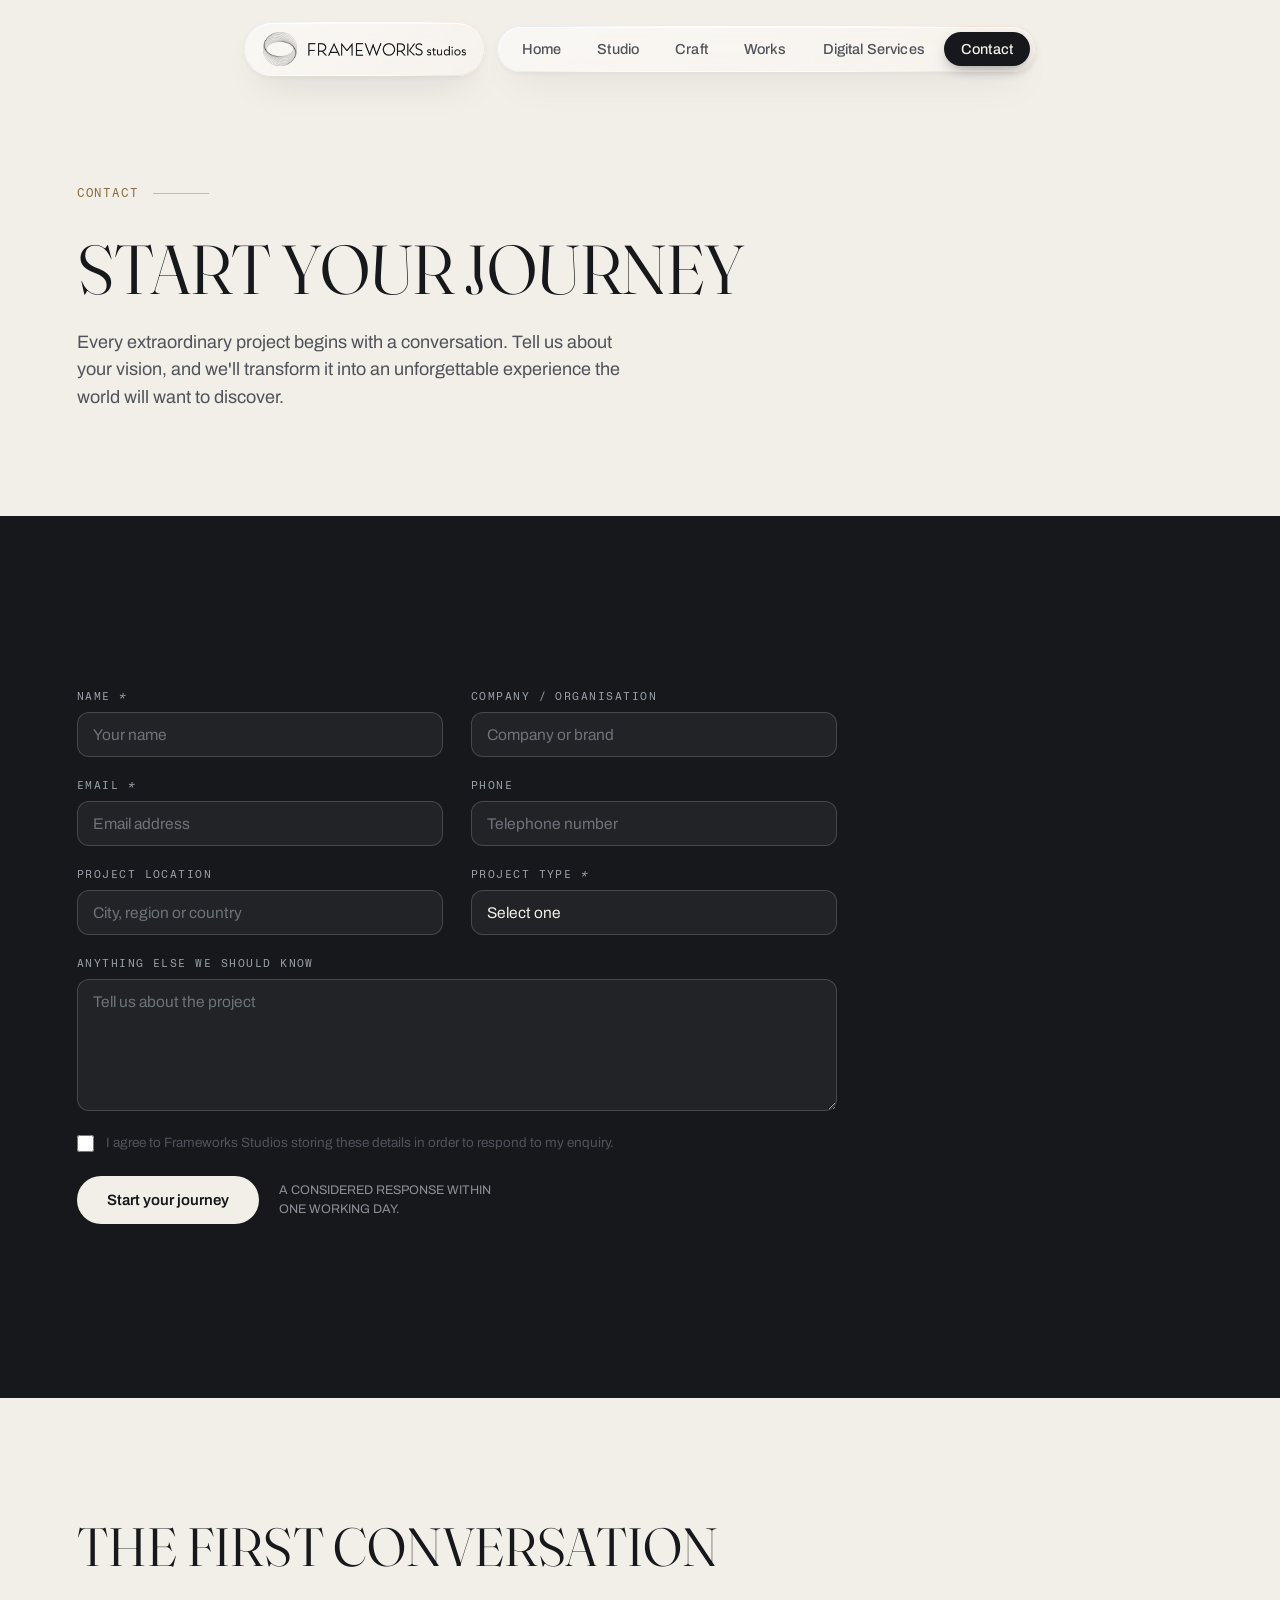
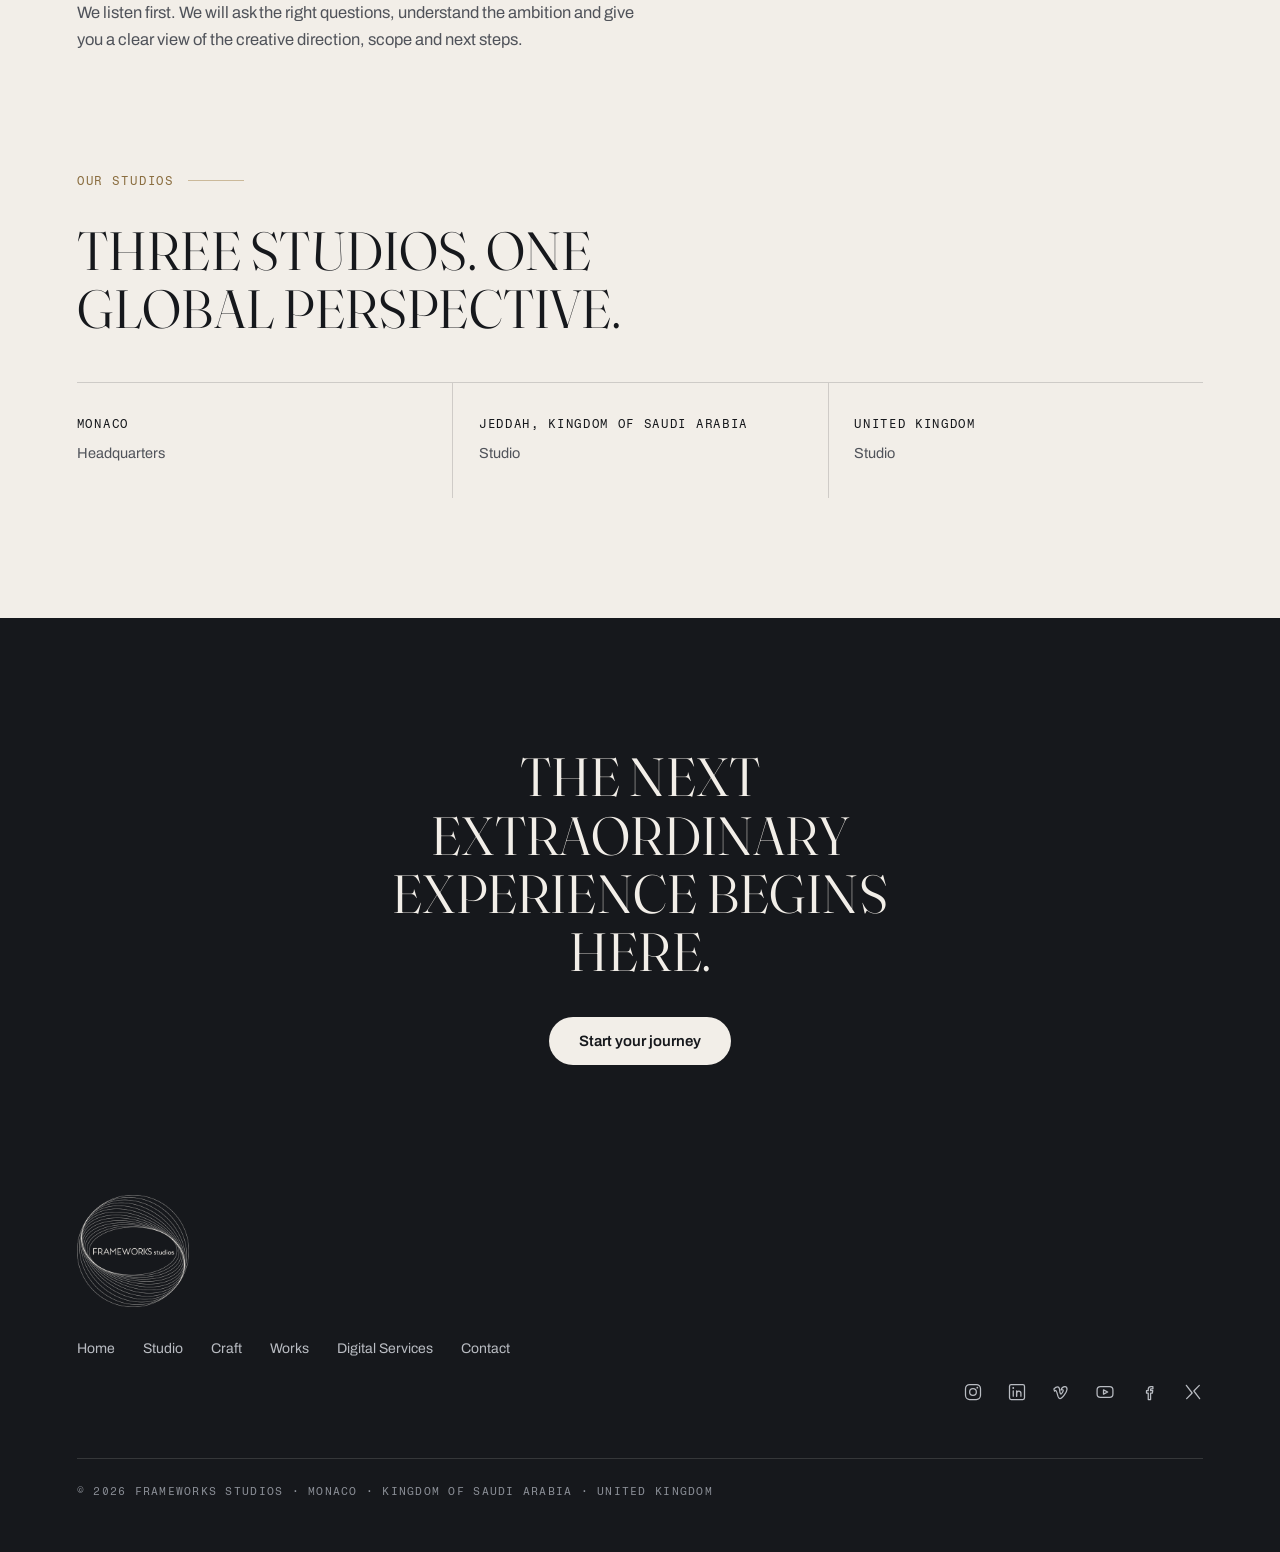
==== contact.html @ 7ae7b62a "Rebuild /contact: six sections, new field set, same transport Sections: hero, project form, the firs" ====
<!DOCTYPE html>
<html lang="en">
<head>
<title>Contact — Start Your Journey | Frameworks Studios</title>
<meta name="description" content="Every extraordinary project begins with a conversation. Tell Frameworks Studios about your vision. Studios in Monaco, the Kingdom of Saudi Arabia and the United Kingdom." />
<link rel="canonical" href="https://frameworks-studios.com/contact" />
<meta property="og:type" content="website" />
<meta property="og:title" content="Contact — Start Your Journey | Frameworks Studios" />
<meta property="og:description" content="Every extraordinary project begins with a conversation. Tell Frameworks Studios about your vision. Studios in Monaco, the Kingdom of Saudi Arabia and the United Kingdom." />
<meta property="og:url" content="https://frameworks-studios.com/contact" />
<meta name="twitter:card" content="summary_large_image" />
<!-- #region SHARED:head — everything below is identical on every page. The
     per-page title, description, canonical and og:url sit above this block. -->
<meta charset="UTF-8" />
<meta name="viewport" content="width=device-width, initial-scale=1.0" />
<meta name="theme-color" content="#F2EEE8" />
<link rel="icon" href="/assets/brand/favicon-48.png" sizes="48x48" />
<link rel="apple-touch-icon" href="/assets/brand/apple-touch-icon.png" />
<link rel="preconnect" href="https://fonts.googleapis.com">
<link rel="preconnect" href="https://fonts.gstatic.com" crossorigin>
<link href="https://fonts.googleapis.com/css2?family=Fraunces:ital,opsz,wght@0,9..144,300;0,9..144,400;0,9..144,500;1,9..144,300;1,9..144,400&family=Archivo:wdth,wght@62..125,300;62..125,400;62..125,500;62..125,600&family=Fragment+Mono:ital@0;1&display=swap" rel="stylesheet">
<link rel="stylesheet" href="/assets/site.css">
<!-- #endregion SHARED:head -->
<!-- page overrides, after site.css so equal-specificity rules win -->
<link rel="stylesheet" href="/assets/contact.css">
</head>
<body data-page="contact">

<!-- #region SHARED:nav — canonical copy lives in index.html. After editing it run
     tools/sync-partials.py; the only per-page difference is aria-current="page". -->
<nav class="nav-wrap" id="nav" aria-label="Primary">
  <a class="brandmark glass" href="/" aria-label="Frameworks Studios — home">
    <img class="mark" src="/assets/brand/mark-ink.png" alt="" width="96" height="96">
    <img class="wordmark" src="/assets/brand/wordmark-ink.png" alt="Frameworks Studios" width="582" height="48">
  </a>
  <div class="island glass">
    <span class="island-mini" aria-hidden="true"><span class="rec-dot"></span><img src="/assets/brand/mark-ink.png" alt="" width="96" height="96"></span>
    <!-- gen:nav-island -->
    <a href="/">Home</a>
    <a href="/studio">Studio</a>
    <a href="/craft">Craft</a>
    <a href="/works">Works</a>
    <a href="/digital-services">Digital Services</a>
    <a href="/contact" aria-current="page">Contact</a>
    <!-- /gen:nav-island -->
  </div>
  <button class="nav-toggle glass" type="button" aria-expanded="false" aria-controls="mobile-menu" aria-label="Menu"><i></i></button>
</nav>
<div class="mobile-menu" id="mobile-menu" hidden>
  <!-- gen:nav-drawer -->
  <a href="/">Home</a>
  <a href="/studio">Studio</a>
  <a href="/craft">Craft</a>
  <a href="/works">Works</a>
  <a href="/digital-services">Digital Services</a>
  <a href="/contact" aria-current="page">Contact</a>
  <!-- /gen:nav-drawer -->
  <div class="mobile-foot">
  <!-- gen:studio-line-drawer -->
  Monaco · Kingdom of Saudi Arabia · United Kingdom
  <!-- /gen:studio-line-drawer -->
  </div>
</div>
<!-- #endregion SHARED:nav -->

<main>
<header class="page-head" id="start">
  <div class="eyebrow reveal" data-decode>CONTACT</div>
  <h1 class="reveal">START YOUR JOURNEY</h1>
  <p class="page-lede reveal">Every extraordinary project begins with a conversation. Tell us about your vision, and we'll transform it into an unforgettable experience the world will want to discover.</p>
</header>

<section class="contact" id="enquiry" aria-label="Project enquiry">
  <!-- The transport is unchanged: the form posts natively to /api/contact and
       site.js upgrades it to submit in place, keyed on this id. The field names
       are the ones the endpoint already accepts, so nothing needed remapping —
       PROJECT TYPE posts as `sector`, PROJECT LOCATION as `location`. -->
  <form class="form-grid reveal" id="contact-form" action="/api/contact" method="POST">
    <div class="field">
      <label for="f-name">Name <i aria-hidden="true">*</i></label>
      <input id="f-name" name="name" type="text" autocomplete="name" placeholder="Your name" required aria-required="true">
    </div>
    <div class="field">
      <label for="f-company">Company / Organisation</label>
      <input id="f-company" name="company" type="text" autocomplete="organization" placeholder="Company or brand">
    </div>
    <div class="field">
      <label for="f-email">Email <i aria-hidden="true">*</i></label>
      <input id="f-email" name="email" type="email" autocomplete="email" placeholder="Email address" required aria-required="true">
    </div>
    <div class="field">
      <label for="f-phone">Phone</label>
      <input id="f-phone" name="phone" type="tel" autocomplete="tel" placeholder="Telephone number">
    </div>
    <div class="field">
      <label for="f-location">Project location</label>
      <input id="f-location" name="location" type="text" placeholder="City, region or country">
    </div>
    <div class="field">
      <label for="f-type">Project type <i aria-hidden="true">*</i></label>
      <select id="f-type" name="sector" required aria-required="true">
          <option value="">Select one</option>
          <option>Hospitality or Destination</option>
          <option>Real Estate or Development</option>
          <option>Culture or Landmark</option>
          <option>Sport or Entertainment</option>
          <option>Automotive or Yachting</option>
          <option>Brand Experience</option>
          <option>Healthcare</option>
          <option>Digital Services</option>
          <option>Other</option>
      </select>
    </div>
    <div class="field wide">
      <label for="f-message">Anything else we should know</label>
      <textarea id="f-message" name="message" placeholder="Tell us about the project"></textarea>
    </div>
    <p class="hp" aria-hidden="true">
      <label for="f-website">Leave this field empty</label>
      <input id="f-website" name="_gotcha" type="text" tabindex="-1" autocomplete="off">
    </p>
    <div class="consent">
      <input id="f-consent" name="consent" type="checkbox" required aria-required="true">
      <label for="f-consent">I agree to Frameworks Studios storing these details in order to respond to my enquiry.</label>
    </div>
    <div class="form-actions">
      <button class="btn-ivory" type="submit">Start your journey</button>
      <p class="form-note">A CONSIDERED RESPONSE WITHIN ONE WORKING DAY.</p>
    </div>
  </form>
</section>

<section class="band">
  <h2 class="reveal ct-h2">THE FIRST CONVERSATION</h2>
  <p class="body-copy reveal">We listen first. We will ask the right questions, understand the ambition and give you a clear view of the creative direction, scope and next steps.</p>
</section>

<section class="band ct-studios" style="padding-top:0">
  <div class="eyebrow reveal" data-decode>OUR STUDIOS</div>
  <h2 class="reveal ct-h2">THREE STUDIOS. ONE GLOBAL PERSPECTIVE.</h2>
  <!-- gen:studio-columns -->
  <div class="studio-cols reveal">
    <div class="studio-col"><span class="studio-city">MONACO</span><span class="studio-role">Headquarters</span></div>
    <div class="studio-col"><span class="studio-city">JEDDAH, KINGDOM OF SAUDI ARABIA</span><span class="studio-role">Studio</span></div>
    <div class="studio-col"><span class="studio-city">UNITED KINGDOM</span><span class="studio-role">Studio</span></div>
  </div>
  <!-- /gen:studio-columns -->
</section>

<!-- gen:direct-contact -->

<!-- /gen:direct-contact -->

<section class="contact ct-close">
  <h2 class="reveal">THE NEXT EXTRAORDINARY EXPERIENCE BEGINS HERE.</h2>
  <a class="btn-ivory reveal" href="#start">Start your journey</a>
</section>
</main>

<!-- #region SHARED:foot -->
<footer class="site-foot">
  <a class="footer-mark" href="/" aria-label="Frameworks Studios — home">
    <img src="/assets/brand/lockup-ivory.png" alt="Frameworks Studios" width="320" height="320">
  </a>
  <nav class="footer-nav" aria-label="Footer">
    <!-- gen:nav-footer -->
    <a href="/">Home</a> <a href="/studio">Studio</a> <a href="/craft">Craft</a> <a href="/works">Works</a> <a href="/digital-services">Digital Services</a> <a href="/contact" aria-current="page">Contact</a>
    <!-- /gen:nav-footer -->
  </nav>
  <div class="footer-social">
    <!-- gen:social -->
    <a href="https://www.instagram.com/framework.studio_/" target="_blank" rel="noopener noreferrer" aria-label="Frameworks Studios on Instagram"><svg viewBox="0 0 24 24" width="20" height="20" fill="none" stroke="currentColor" stroke-width="1.5" stroke-linecap="round" stroke-linejoin="round" aria-hidden="true" focusable="false"><rect x="3" y="3" width="18" height="18" rx="5"/><circle cx="12" cy="12" r="4"/><circle cx="17.2" cy="6.8" r="1.1" fill="currentColor" stroke="none"/></svg></a>
    <a href="https://www.linkedin.com/company/frameworksstudios/" target="_blank" rel="noopener noreferrer" aria-label="Frameworks Studios on LinkedIn"><svg viewBox="0 0 24 24" width="20" height="20" fill="none" stroke="currentColor" stroke-width="1.5" stroke-linecap="round" stroke-linejoin="round" aria-hidden="true" focusable="false"><rect x="3" y="3" width="18" height="18" rx="2"/><line x1="7.5" y1="10.5" x2="7.5" y2="17"/><circle cx="7.5" cy="7.2" r="1.1" fill="currentColor" stroke="none"/><path d="M11.5 17v-3.6a2.6 2.6 0 0 1 5.2 0V17"/><line x1="11.5" y1="10.5" x2="11.5" y2="17"/></svg></a>
    <a href="https://vimeo.com/frameworksstudio" target="_blank" rel="noopener noreferrer" aria-label="Frameworks Studios on Vimeo"><svg viewBox="0 0 24 24" width="20" height="20" fill="none" stroke="currentColor" stroke-width="1.5" stroke-linecap="round" stroke-linejoin="round" aria-hidden="true" focusable="false"><path d="M3.5 8.2c1.6-1.5 3-2.3 4.1-2.4 1.4-.2 2.3.8 2.6 2.9.3 2.3.5 3.7.7 4.2.3 1 .7 1.5 1.1 1.5.3 0 .8-.5 1.5-1.5.7-1 1.1-1.8 1.1-2.3.1-.9-.3-1.4-1.2-1.4-.4 0-.9.1-1.3.3.8-2.7 2.4-4 4.7-3.9 1.7.1 2.5 1.2 2.4 3.3-.1 1.6-1.2 3.8-3.2 6.6-2.1 2.9-3.9 4.4-5.3 4.4-.9 0-1.7-.9-2.3-2.6l-1.3-4.6c-.5-1.7-1-2.6-1.5-2.6-.1 0-.6.3-1.4.9z"/></svg></a>
    <a href="https://www.youtube.com/@Frameworks_Studios" target="_blank" rel="noopener noreferrer" aria-label="Frameworks Studios on YouTube"><svg viewBox="0 0 24 24" width="20" height="20" fill="none" stroke="currentColor" stroke-width="1.5" stroke-linecap="round" stroke-linejoin="round" aria-hidden="true" focusable="false"><rect x="2.5" y="5.5" width="19" height="13" rx="4"/><path d="M10.2 9.4l5 2.6-5 2.6z"/></svg></a>
    <a href="https://www.facebook.com/frmworkstudio" target="_blank" rel="noopener noreferrer" aria-label="Frameworks Studios on Facebook"><svg viewBox="0 0 24 24" width="20" height="20" fill="none" stroke="currentColor" stroke-width="1.5" stroke-linecap="round" stroke-linejoin="round" aria-hidden="true" focusable="false"><path d="M14.5 8.2h2.2V5.4h-2.2c-1.9 0-3.4 1.5-3.4 3.4v1.6H9v2.8h2.1V21h2.8v-7.8h2.2l.4-2.8h-2.6V8.8c0-.3.3-.6.6-.6z"/></svg></a>
    <a href="https://x.com/frmwork_studio" target="_blank" rel="noopener noreferrer" aria-label="Frameworks Studios on X"><svg viewBox="0 0 24 24" width="20" height="20" fill="none" stroke="currentColor" stroke-width="1.5" stroke-linecap="round" stroke-linejoin="round" aria-hidden="true" focusable="false"><path d="M4 4l7 9.2L4.4 20"/><path d="M20 20l-7-9.2L19.6 4"/></svg></a>
    <!-- /gen:social -->
  </div>
  <div class="footer-bar">
    <!-- gen:copyright -->
    <span>© 2026 FRAMEWORKS STUDIOS · MONACO · KINGDOM OF SAUDI ARABIA · UNITED KINGDOM</span>
    <!-- /gen:copyright -->
  </div>
</footer>
<!-- #endregion SHARED:foot -->

<script src="/assets/site.js" defer></script>
</body>
</html>
---- assets/site.css ----
/* Frameworks Studios — site stylesheet.
   Loaded by every page. Sections marked HOME ONLY are used solely by the
   scroll-scrubbed hero on index.html; they ship everywhere so that there is one
   stylesheet to keep in sync rather than two that drift. */

/* ---------- Tokens · Frameworks Studios ---------- */
:root{
  --ivory:#F2EEE8;            /* matched to the showreel's background frames */
  --ivory-deep:#E7E1D8;
  --ink:#16181C;              /* night-harbour black */
  --ink-soft:#50535A;
  --brass:#A5854F;            /* champagne brass — detail accent */
  --brass-deep:#8A6D3F;
  --carmine:#B8402F;          /* live/rec indicator only */
  --spectral-blue:#C3D5E6;
  --spectral-rose:#EFC9BB;
  --spectral-gold:#E3C795;
  --glass-fill:rgba(255,255,255,0.42);
  --glass-stroke:rgba(255,255,255,0.65);
  --glass-shadow:0 18px 40px -18px rgba(22,24,28,0.18), 0 2px 6px rgba(22,24,28,0.05);
  --radius-pill:999px;
  --ease:cubic-bezier(.22,.61,.21,.99);
  --ease-io:cubic-bezier(.65,0,.35,1);   /* ease-in-out for the island collapse/expand */
  --pad-x:min(6vw,84px);
}

*{margin:0;padding:0;box-sizing:border-box}
html{scroll-behavior:auto}
body{
  background:var(--ivory);
  color:var(--ink);
  font-family:"Archivo",system-ui,sans-serif;
  font-variation-settings:"wdth" 100;
  -webkit-font-smoothing:antialiased;
}
::selection{background:var(--brass); color:var(--ivory)}

/* ---------- Glass primitives ---------- */
.glass{
  background:linear-gradient(135deg, rgba(255,255,255,0.55), rgba(255,255,255,0.28));
  -webkit-backdrop-filter:blur(18px) saturate(1.4);
  backdrop-filter:blur(18px) saturate(1.4);
  border:1px solid var(--glass-stroke);
  box-shadow:var(--glass-shadow), inset 0 1px 0 rgba(255,255,255,0.8);
  position:relative;
  transition:background .45s var(--ease), border-color .45s var(--ease),
             box-shadow .45s var(--ease),
             -webkit-backdrop-filter .45s var(--ease), backdrop-filter .45s var(--ease);
}
/* spectral edge — light through a lens; the one place pastel colour is allowed */
.glass::before{
  content:"";position:absolute;inset:-1px;border-radius:inherit;padding:1px;
  background:linear-gradient(120deg, var(--spectral-blue), transparent 30%, transparent 65%, var(--spectral-rose) 85%, var(--spectral-gold));
  -webkit-mask:linear-gradient(#000 0 0) content-box, linear-gradient(#000 0 0);
  -webkit-mask-composite:xor; mask-composite:exclude;
  opacity:.5; pointer-events:none;
  transition:opacity .45s var(--ease);
}

/* ---------- Island nav ---------- */
.nav-wrap{
  position:fixed; top:22px; left:0; right:0; z-index:50;
  display:flex; justify-content:center; align-items:center; gap:12px;
  padding:0 20px;
  transition:top .4s var(--ease);
}
/* The supplied artwork sets the wordmark inside the ring, where it is unreadable
   below ~100px. Header uses the ring and the wordmark side by side instead —
   both cut from that same artwork by tools/build-logo.py, never retypeset. */
.brandmark{
  display:flex; align-items:center; gap:11px;
  padding:9px 18px; border-radius:var(--radius-pill);
  color:var(--ink); text-decoration:none;
  transition:padding .4s var(--ease), gap .4s var(--ease);
}
.brandmark .mark{height:34px; transition:height .4s var(--ease)}
.brandmark .wordmark{height:13px; transition:height .4s var(--ease)}
.brandmark img{width:auto; display:block}
.island{
  display:flex; align-items:center; gap:2px;
  border-radius:var(--radius-pill);
  padding:5px;
  transition:padding .4s var(--ease);
}
.island a{
  font-size:14.5px; font-weight:500; letter-spacing:.01em;
  color:var(--ink-soft); text-decoration:none;
  padding:9px 17px; border-radius:var(--radius-pill);
  max-width:180px; overflow:hidden;   /* fits "Digital Services" — see the collapse below */
  transition:color .25s var(--ease), background .25s var(--ease),
             padding .55s var(--ease-io), font-size .55s var(--ease-io),
             max-width .55s var(--ease-io), opacity .35s var(--ease-io);
  white-space:nowrap;
}
/* mini state content — hidden until the island collapses */
.island-mini{
  display:flex; align-items:center; gap:8px;
  max-width:0; opacity:0; overflow:hidden; white-space:nowrap;
  padding:5px 0;
  transition:max-width .55s var(--ease-io), opacity .35s var(--ease-io), padding .55s var(--ease-io);
  pointer-events:none;
}
.island-mini .rec-dot{flex:0 0 auto}
.island-mini img{height:17px; width:auto; display:block}
.island a:hover{color:var(--ink)}
.island a:focus-visible, .cta:focus-visible, .btn-solid:focus-visible,
.brandmark:focus-visible, .nav-toggle:focus-visible, .more-link:focus-visible{
  outline:2px solid var(--brass-deep); outline-offset:2px;
}
/* Current page. Styled off the ARIA attribute, not a class, so the nav block is
   byte-identical across pages apart from this one attribute. */
.island a[aria-current="page"]{
  background:var(--ink); color:var(--ivory);
  box-shadow:0 6px 16px -6px rgba(22,24,28,.55);
}
.cta{
  border-radius:var(--radius-pill);
  padding:14px 22px;
  font-size:14.5px; font-weight:600; color:var(--ink);
  text-decoration:none; white-space:nowrap;
  transition:transform .25s var(--ease), padding .4s var(--ease), font-size .4s var(--ease);
}
.cta:hover{transform:translateY(-1px)}

/* Shrunk state — liquid glass: smaller island, more transparent, deeper blur */
.nav-wrap.scrolled{top:10px}
.nav-wrap.scrolled .glass{
  background:linear-gradient(135deg, rgba(255,255,255,0.28), rgba(255,255,255,0.09));
  -webkit-backdrop-filter:blur(30px) saturate(1.95);
  backdrop-filter:blur(30px) saturate(1.95);
  border-color:rgba(255,255,255,0.48);
  box-shadow:0 14px 34px -18px rgba(22,24,28,0.25), 0 1px 3px rgba(22,24,28,0.04),
             inset 0 1px 0 rgba(255,255,255,0.95);
}
.nav-wrap.scrolled .glass::before{opacity:.9}
.nav-wrap.scrolled .island{padding:2px}
.nav-wrap.scrolled .island a{padding:5px 10px; font-size:12px}
.nav-wrap.scrolled .cta{padding:8px 13px; font-size:12px}
.nav-wrap.scrolled .brandmark{padding:6px 13px; gap:9px}
.nav-wrap.scrolled .brandmark .mark{height:26px}
.nav-wrap.scrolled .brandmark .wordmark{height:10px}

/* Collapsed: the island shortens to a tiny ring pill; hovering (or tabbing into
   it) eases it back open. Hover-capable devices only. */
@media (hover:hover) and (pointer:fine){
  .nav-wrap.scrolled .island:not(:hover):not(:focus-within) a{
    max-width:0; padding:5px 0; opacity:0;
  }
  .nav-wrap.scrolled .island:not(:hover):not(:focus-within) .island-mini{
    max-width:60px; opacity:1; padding:5px 14px;
  }
}

/* Over an ink band the nav inverts — set after the .scrolled rules so it wins
   when both apply. site.js adds .on-dark when the nav overlaps .contact/.site-foot. */
.nav-wrap.on-dark .glass{
  background:linear-gradient(135deg, rgba(22,24,28,.55), rgba(22,24,28,.28));
  border-color:rgba(242,238,232,.26);
  box-shadow:0 16px 36px -20px rgba(0,0,0,.6), inset 0 1px 0 rgba(242,238,232,.18);
}
.nav-wrap.on-dark .glass::before{opacity:.35}
.nav-wrap.on-dark .island a{color:#B4B8BF}
.nav-wrap.on-dark .island a:hover{color:var(--ivory)}
.nav-wrap.on-dark .island a[aria-current="page"]{
  background:var(--ivory); color:var(--ink); box-shadow:none;
}
.nav-wrap.on-dark .nav-toggle{color:var(--ivory)}
/* the marks are flat near-black with alpha, so an invert gives the ivory cut */
.nav-wrap.on-dark .brandmark img, .nav-wrap.on-dark .island-mini img{filter:invert(1)}

/* ---------- Mobile menu ---------- */
.nav-toggle{
  display:none; align-items:center; justify-content:center;
  width:46px; height:46px; padding:0; border:0; cursor:pointer;
  border-radius:var(--radius-pill); color:var(--ink);
  transition:width .4s var(--ease), height .4s var(--ease);
}
.nav-toggle i{
  display:block; position:relative; width:17px; height:1.5px; background:currentColor;
  transition:transform .35s var(--ease), background .2s;
}
.nav-toggle i::before, .nav-toggle i::after{
  content:""; position:absolute; left:0; width:17px; height:1.5px; background:currentColor;
  transition:transform .35s var(--ease);
}
.nav-toggle i::before{transform:translateY(-5.5px)}
.nav-toggle i::after{transform:translateY(5.5px)}
.nav-toggle[aria-expanded="true"] i{background:transparent}
.nav-toggle[aria-expanded="true"] i::before{transform:rotate(45deg)}
.nav-toggle[aria-expanded="true"] i::after{transform:rotate(-45deg)}
.nav-wrap.scrolled .nav-toggle{width:38px; height:38px}

.mobile-menu{
  position:fixed; inset:0; z-index:45;
  background:linear-gradient(180deg, rgba(242,238,232,.97), rgba(231,225,216,.99));
  -webkit-backdrop-filter:blur(22px); backdrop-filter:blur(22px);
  padding:118px var(--pad-x) 48px;
  overflow-y:auto; overscroll-behavior:contain;
  display:flex; flex-direction:column; gap:6px;
}
.mobile-menu[hidden]{display:none}
.mobile-menu a{
  font-family:"Fraunces",serif; font-weight:340; font-size:clamp(30px,8vw,44px);
  letter-spacing:-.015em; color:var(--ink); text-decoration:none;
  padding:9px 0; border-bottom:1px solid rgba(22,24,28,.09);
}
.mobile-menu a[aria-current="page"]{color:var(--brass-deep)}
.mobile-menu a:focus-visible{outline:2px solid var(--brass-deep); outline-offset:4px}
.mobile-foot{
  margin-top:auto; padding-top:34px;
  font-family:"Fragment Mono",monospace; font-size:10.5px; letter-spacing:.13em;
  color:var(--ink-soft); text-transform:uppercase; line-height:2;
}
body.menu-open{overflow:hidden}

/* ---------- HOME ONLY · scroll track + pinned hero ---------- */
.scrub-track{height:1380vh; position:relative}
.stage{
  position:sticky; top:0; height:100vh; overflow:hidden;
  display:flex; align-items:flex-end;
}
.stage{background:var(--ivory)}
.stage video, .stage .poster{
  position:absolute; inset:0; width:100%; height:100%;
  object-fit:contain; object-position:center;  /* complete frame, full aspect ratio, no crop */
}
/* Poster shows until the showreel's metadata loads */
.poster{
  background:
    radial-gradient(52% 64% at 74% 30%, rgba(227,199,149,.34), transparent 70%),
    radial-gradient(46% 60% at 24% 76%, rgba(195,213,230,.30), transparent 72%),
    linear-gradient(180deg, var(--ivory) 0%, var(--ivory) 55%, var(--ivory-deep) 100%);
}
.poster svg{position:absolute; inset:0; width:100%; height:100%}

/* ---------- HOME ONLY · hero copy (h1 / .hero-sub / .btn-solid are shared) ---------- */
.hero-copy{
  position:relative; z-index:5;
  padding:0 var(--pad-x) 9vh;
  max-width:min(760px, 100%); min-width:0;   /* it is a flex item: let it shrink on phones */
  will-change:opacity, transform;
}
.spec-eyebrow{
  display:inline-flex; align-items:center; gap:10px;
  font-family:"Fragment Mono",monospace; font-size:11.5px; letter-spacing:.14em;
  color:var(--ink-soft);
  padding:8px 14px; border-radius:var(--radius-pill);
  margin-bottom:22px;
}
.rec-dot{width:7px;height:7px;border-radius:50%;background:var(--carmine);
  animation:rec 1.6s ease-in-out infinite}
@keyframes rec{0%,100%{opacity:1}50%{opacity:.25}}

h1{
  font-family:"Fraunces",serif;
  font-weight:340; font-variation-settings:"opsz" 120;
  font-size:clamp(44px, 6.4vw, 92px);
  line-height:1.02; letter-spacing:-0.015em;
}
h1 em, h2 em{font-style:italic; font-weight:300}
.hero-sub{
  margin-top:20px; max-width:48ch;
  font-size:16.5px; line-height:1.55; color:var(--ink-soft); font-weight:400;
}
.hero-actions{display:flex; gap:14px; margin-top:30px; flex-wrap:wrap}
.btn-solid{
  background:var(--ink); color:var(--ivory);
  border-radius:var(--radius-pill); padding:15px 26px;
  font-size:15px; font-weight:600; text-decoration:none;
  transition:transform .25s var(--ease), background .25s var(--ease);
  display:inline-block;
}
.btn-solid:hover{transform:translateY(-1px); background:#000}

/* ---------- HOME ONLY · viewfinder chrome (signature) ---------- */
.vf{position:absolute; z-index:6; font-family:"Fragment Mono",monospace;
    font-size:11px; letter-spacing:.1em; color:var(--ink-soft);
    will-change:opacity}
.vf-tr{top:96px; right:min(5vw,64px); text-align:right}
.vf-tr .glass, .vf-bl .glass{padding:9px 14px; border-radius:12px; display:inline-block}
.vf-bl{bottom:9vh; right:min(5vw,64px); display:flex; flex-direction:column; gap:8px; align-items:flex-end}

/* ---------- HOME ONLY · scroll captions — rise beside the film, recede into the distance ---------- */
.cap{
  position:absolute; z-index:4; max-width:min(36vw, 34ch);
  opacity:0; pointer-events:none;
  will-change:opacity, transform, filter;
}
.cap-l{left:var(--pad-x)}
.cap-r{right:var(--pad-x); text-align:right}
.cap-kicker{
  display:inline-flex; align-items:center; gap:10px;
  font-family:"Fragment Mono",monospace; font-size:10.5px; letter-spacing:.16em;
  color:var(--brass-deep); text-transform:uppercase; margin-bottom:12px;
}
.cap-kicker::before{content:""; width:26px; height:1px; background:var(--brass); opacity:.6}
.cap-r .cap-kicker{flex-direction:row-reverse}
.cap-line{
  font-family:"Fraunces",serif; font-weight:360; font-variation-settings:"opsz" 110;
  font-size:clamp(24px, 2.9vw, 42px); line-height:1.12; letter-spacing:-.012em; color:var(--ink);
}
.cap-line em{font-style:italic; font-weight:300}
/* word masks — each word rises out of a clipped line */
.wm{display:inline-block; overflow:hidden; vertical-align:top;
    padding:0 .03em .12em; margin:0 -.03em -.12em}
.wi{display:inline-block; transform:translateY(115%); will-change:transform}

/* ---------- HOME ONLY · hero load-in: words rise, supporting copy fades up ---------- */
.hw{display:inline-block; overflow:hidden; vertical-align:bottom;
    padding-bottom:.09em; margin-bottom:-.09em}
.hw span{display:inline-block; transform:translateY(112%);
    animation:riseWord 1s var(--ease) forwards}
@keyframes riseWord{to{transform:translateY(0)}}
.hero-fade{opacity:0; transform:translateY(16px);
    animation:fadeUp .85s var(--ease) forwards}
@keyframes fadeUp{to{opacity:1; transform:none}}

/* ---------- Custom cursor — dot + trailing focus ring ---------- */
.cursor{position:fixed; top:0; left:0; z-index:200; pointer-events:none;
    mix-blend-mode:difference; opacity:0; transition:opacity .3s}
body.cursor-on .cursor{opacity:1}
#curDot{width:6px; height:6px; border-radius:50%; background:#fff}
#curRing{width:36px; height:36px; border-radius:50%; border:1.25px solid rgba(255,255,255,.9)}
body.cursor-on, body.cursor-on a, body.cursor-on button{cursor:none}

/* ---------- Sector hover previews — image follows the cursor ---------- */
.sector-preview{
  position:fixed; top:0; left:0; z-index:80;
  width:min(360px, 30vw); aspect-ratio:4/3;
  border-radius:16px; overflow:hidden; pointer-events:none;
  opacity:0; will-change:transform, opacity;
  box-shadow:0 30px 60px -22px rgba(22,24,28,.38), 0 4px 12px rgba(22,24,28,.10);
  border:1px solid rgba(255,255,255,.65);
  background:var(--ivory-deep);
}
.sector-preview img{width:100%; height:100%; object-fit:cover; display:block}
.sector-preview::after{content:""; position:absolute; inset:0; border-radius:inherit;
  border:1px solid rgba(255,255,255,.35); pointer-events:none}
@media (hover:none), (max-width:820px){ .sector-preview{display:none} }

/* ---------- HOME ONLY · teardown captions — top-centre, retro glitch ---------- */
.tcap{
  position:absolute; top:70px; left:50%; z-index:6;
  transform:translateX(-50%); text-align:center;
  opacity:0; pointer-events:none; width:max-content; max-width:92vw;
  will-change:opacity, transform;
}
.t-main{
  position:relative; display:inline-block;
  font-family:"Fragment Mono",monospace;
  font-size:clamp(14px, 1.7vw, 21px); letter-spacing:.26em;
  color:var(--ink); text-transform:uppercase; white-space:nowrap;
}
.t-main::before, .t-main::after{
  content:attr(data-text); position:absolute; inset:0; opacity:0;
}
.t-main::before{color:#C33D2E; z-index:-1}
.t-main::after{color:#5B84AD; z-index:-2}
.tcap.live .t-main{animation:gl-jit .9s steps(2) infinite}
.tcap.live .t-main::before{opacity:.7; animation:gl-a 2.2s steps(8) infinite}
.tcap.live .t-main::after{opacity:.7; animation:gl-b 2.6s steps(8) infinite}
.t-sub{
  display:block; margin-top:9px;
  font-size:11px; letter-spacing:.14em; text-transform:uppercase;
  color:var(--ink-soft); font-weight:500;
}
@keyframes gl-a{
  0%{clip-path:inset(0 0 82% 0); transform:translate(-2px,-1px)}
  25%{clip-path:inset(58% 0 12% 0); transform:translate(2px,1px)}
  50%{clip-path:inset(28% 0 48% 0); transform:translate(-1px,0)}
  75%{clip-path:inset(78% 0 6% 0); transform:translate(1px,-1px)}
  100%{clip-path:inset(8% 0 74% 0); transform:translate(-2px,1px)}
}
@keyframes gl-b{
  0%{clip-path:inset(70% 0 8% 0); transform:translate(2px,1px)}
  25%{clip-path:inset(10% 0 72% 0); transform:translate(-2px,-1px)}
  50%{clip-path:inset(50% 0 30% 0); transform:translate(1px,0)}
  75%{clip-path:inset(20% 0 60% 0); transform:translate(-1px,1px)}
  100%{clip-path:inset(62% 0 20% 0); transform:translate(2px,-1px)}
}
@keyframes gl-jit{0%,100%{transform:translate(0,0)}50%{transform:translate(.5px,-.5px)}}

/* HOME ONLY · film-transport scroll progress — sweeps 0° → 360° as you scroll */
.transport{
  position:fixed; left:24px; top:50%; transform:translateY(-50%);
  z-index:40; display:flex; flex-direction:column; gap:7px;
}
.transport i{display:block; width:14px; height:1.5px; background:#CFCBC2;
  transition:background .2s, width .2s}
.transport i.lit{background:var(--ink); width:22px}

/* ---------- Page sections ---------- */
section.band{padding:120px var(--pad-x)}
.eyebrow{
  display:flex; align-items:center; gap:14px;
  font-family:"Fragment Mono",monospace; font-size:11.5px; letter-spacing:.16em;
  color:var(--brass-deep); text-transform:uppercase; margin-bottom:34px;
}
.eyebrow::after{content:""; height:1px; flex:0 0 56px; background:var(--brass); opacity:.5}
h2{
  font-family:"Fraunces",serif; font-weight:340; font-variation-settings:"opsz" 110;
  font-size:clamp(32px, 4.2vw, 56px); line-height:1.08; letter-spacing:-0.012em;
}
.body-copy{font-size:16.5px; line-height:1.62; color:var(--ink-soft); max-width:62ch}
.body-copy + .body-copy{margin-top:1.1em}

/* Studio */
.studio-grid{display:grid; grid-template-columns:5fr 6fr; gap:64px; align-items:start}
.studio-grid h2{max-width:16ch}

/* Sectors — a full panorama of luxury, one heading per bearing */
.sector-list{margin-top:10px; border-top:1px solid var(--ivory-deep)}
.sector-row{
  display:grid; grid-template-columns:110px 1fr auto; gap:24px; align-items:baseline;
  padding:26px 8px; border-bottom:1px solid var(--ivory-deep);
  transition:background .3s var(--ease), padding-left .3s var(--ease);
}
.sector-row:hover{background:rgba(231,225,216,.55); padding-left:16px}
.sector-deg{font-family:"Fragment Mono",monospace; font-size:12px; letter-spacing:.1em; color:var(--ink-soft);
  transition:color .3s}
.sector-row:hover .sector-deg{color:var(--brass-deep)}
.sector-name{font-family:"Fraunces",serif; font-weight:400; font-size:clamp(22px,2.6vw,32px); letter-spacing:-.01em}
.sector-note{font-size:13.5px; color:var(--ink-soft); text-align:right; max-width:34ch}

/* Craft */
.craft-grid{display:grid; grid-template-columns:6fr 5fr; gap:64px; align-items:start}
.spec-chips{display:flex; flex-wrap:wrap; gap:10px; margin-top:28px}
.spec-chips span{
  font-family:"Fragment Mono",monospace; font-size:11px; letter-spacing:.12em;
  padding:9px 14px; border-radius:var(--radius-pill); color:var(--ink-soft);
}

/* Results */
.stats{display:grid; grid-template-columns:repeat(4,1fr); gap:36px; margin-top:16px}
.stat{border-top:1px solid var(--brass); padding-top:18px}
.stat b{
  display:block; font-family:"Fraunces",serif; font-weight:340;
  font-size:clamp(34px,3.6vw,52px); letter-spacing:-.015em; margin-bottom:8px;
}
.stat span{font-family:"Fragment Mono",monospace; font-size:11px; letter-spacing:.12em;
  color:var(--ink-soft); text-transform:uppercase; line-height:1.6; display:block}
.stat-foot{margin-top:44px; font-family:"Fragment Mono",monospace; font-size:11px;
  letter-spacing:.1em; color:var(--ink-soft)}
.google-line{margin-top:26px; font-size:15px; color:var(--ink-soft); max-width:60ch; line-height:1.6}
.google-line strong{color:var(--ink); font-weight:600}

/* Presence */
.presence{background:var(--ivory-deep); border-top:1px solid rgba(165,133,79,.25); border-bottom:1px solid rgba(165,133,79,.25)}
.office-list{display:flex; flex-wrap:wrap; gap:14px 44px; margin-top:34px; align-items:baseline}
.office{font-family:"Fraunces",serif; font-size:clamp(24px,3vw,40px); font-weight:340; letter-spacing:-.01em}
.office small{
  display:block; font-family:"Fragment Mono",monospace; font-size:10.5px; letter-spacing:.14em;
  color:var(--brass-deep); text-transform:uppercase; margin-top:6px;
}
.presence .body-copy{margin-top:34px}

/* Contact close */
.contact{background:var(--ink); color:var(--ivory); padding:130px var(--pad-x)}
.contact .eyebrow{color:var(--spectral-gold)}
.contact .eyebrow::after{background:var(--spectral-gold)}
.contact h2{color:var(--ivory); max-width:18ch}
.contact h1{color:var(--ivory)}
.contact p{margin-top:22px; max-width:52ch; color:#B9BCC2; font-size:16.5px; line-height:1.6}
.btn-ivory{
  display:inline-block; margin-top:36px;
  background:var(--ivory); color:var(--ink);
  border-radius:var(--radius-pill); padding:16px 30px;
  font-size:15px; font-weight:600; text-decoration:none;
  transition:transform .25s var(--ease);
}
.btn-ivory:hover{transform:translateY(-1px)}
.footer-bar{
  margin-top:56px; padding-top:26px; border-top:1px solid rgba(242,238,232,.14);
  display:flex; justify-content:space-between; gap:20px; flex-wrap:wrap;
  font-family:"Fragment Mono",monospace; font-size:10.5px; letter-spacing:.12em; color:#8B8F97;
}
/* The footer proper. Always follows a dark band, so it carries no top rule. */
.site-foot{background:var(--ink); color:var(--ivory); padding:0 var(--pad-x) 54px}
/* Footer lockup — the artwork as supplied, at a size where the wordmark inside
   the ring is actually legible. */
.footer-mark{display:block}
.footer-mark img{width:112px; height:112px; display:block}
.footer-nav{
  display:flex; flex-wrap:wrap; gap:10px 28px; margin-top:34px;
  font-size:14px;
}
.footer-nav a{color:#B9BCC2; text-decoration:none; transition:color .25s var(--ease)}
.footer-nav a:hover{color:var(--ivory)}
.footer-nav a:focus-visible{outline:2px solid var(--spectral-gold); outline-offset:3px}

/* ---------- Trusted by — auto-rotating client banner ---------- */
section.band.trusted{padding-top:84px; padding-bottom:84px}
.marquee{
  --marq-gap:72px; --marq-duration:40s;
  display:flex; gap:var(--marq-gap);
  width:100%; overflow:hidden; margin-top:6px;
  -webkit-mask-image:linear-gradient(90deg,transparent,#000 6%,#000 94%,transparent);
          mask-image:linear-gradient(90deg,transparent,#000 6%,#000 94%,transparent);
}
.marquee-track{
  display:flex; align-items:center; flex:0 0 auto;
  gap:var(--marq-gap); padding-right:var(--marq-gap);   /* makes the loop seam match the gap */
  list-style:none;
}
.marquee.is-looping .marquee-track{
  animation:marq var(--marq-duration) linear infinite;
  animation-play-state:paused;                          /* idles until scrolled into view */
}
.marquee.is-looping.in-view .marquee-track{animation-play-state:running}
.marquee.is-looping:hover .marquee-track,
.marquee.is-looping:focus-within .marquee-track{animation-play-state:paused}
@keyframes marq{to{transform:translateX(-100%)}}
.client{flex:0 0 auto; height:46px; display:grid; place-items:center}
/* The supplied logos are already a single ink colour on transparent, so there is
   nothing to desaturate — they simply lift out of the page on hover.

   height/width are set explicitly rather than left to `max-height:100%`: the
   width and height attributes on the <img> are presentational hints, and a
   percentage max-height does not resolve against the grid row here, so the logo
   kept its intrinsic 200px height and only a sliver of it showed. */
.client img{
  height:auto; width:auto;
  max-height:46px; max-width:190px;
  object-fit:contain; display:block;
  opacity:.45;
  transition:opacity .4s var(--ease);
}
.client:hover img{opacity:1}
/* Placeholder typesetting — same box and hover behaviour as a real logo, so
   swapping one in is a single-line edit. See README, "Adding a client logo". */
.client-name{
  font-family:"Fraunces",serif; font-weight:340; font-variation-settings:"opsz" 110;
  font-size:clamp(19px,2.1vw,27px); letter-spacing:-.01em; white-space:nowrap;
  color:var(--ink-soft); opacity:.62;
  transition:color .4s var(--ease), opacity .4s var(--ease);
}
.client:hover .client-name{color:var(--ink); opacity:1}

/* ---------- Interior page furniture ---------- */
.page-head{padding:186px var(--pad-x) 0}
/* smaller than the home hero: interior headings sit above copy, not a film */
.page-head h1{max-width:17ch; font-size:clamp(40px,5.4vw,76px)}
.page-head .body-copy{margin-top:26px}
.craft-grid > div > .spec-chips:first-child{margin-top:0}
/* keep ivory between an interior page's opening copy and a dark band */
.page-head + .contact{margin-top:104px}
.page-lede{
  margin-top:24px; max-width:56ch; font-size:18px; line-height:1.55; color:var(--ink-soft);
}
.more-link{
  display:inline-flex; align-items:center; gap:10px; margin-top:26px;
  font-family:"Fragment Mono",monospace; font-size:11.5px; letter-spacing:.14em;
  text-transform:uppercase; color:var(--brass-deep); text-decoration:none;
}
.more-link::after{content:"→"; transition:transform .3s var(--ease)}
.more-link:hover::after{transform:translateX(5px)}
.contact .more-link{color:var(--spectral-gold)}
.teaser-head{display:flex; justify-content:space-between; align-items:baseline; gap:32px; flex-wrap:wrap}

/* ---------- Contact form ---------- */
.form-grid{
  display:grid; grid-template-columns:repeat(2,1fr); gap:22px 28px;
  margin-top:44px; max-width:760px;
}
.field{display:flex; flex-direction:column; gap:9px}
.field.wide{grid-column:1 / -1}
.field label{
  font-family:"Fragment Mono",monospace; font-size:10.5px; letter-spacing:.14em;
  text-transform:uppercase; color:#9AA0A8;
}
.field input, .field select, .field textarea{
  font-family:"Archivo",system-ui,sans-serif; font-size:15.5px; color:var(--ivory);
  background:rgba(242,238,232,.05); border:1px solid rgba(242,238,232,.18);
  border-radius:12px; padding:13px 15px; width:100%;
  transition:border-color .3s var(--ease), background .3s var(--ease);
}
.field textarea{min-height:132px; resize:vertical}
.field select{appearance:none; cursor:pointer}
.field select option{background:var(--ink); color:var(--ivory)}
.field input:hover, .field select:hover, .field textarea:hover{border-color:rgba(242,238,232,.34)}
.field input:focus, .field select:focus, .field textarea:focus{
  outline:2px solid var(--spectral-gold); outline-offset:2px;
  border-color:transparent; background:rgba(242,238,232,.09);
}
.field input::placeholder, .field textarea::placeholder{color:#6E727A}
.consent{
  grid-column:1 / -1; display:flex; gap:12px; align-items:flex-start;
  font-size:13.5px; line-height:1.55; color:#B9BCC2;
}
.consent input{width:17px; height:17px; flex:0 0 auto; margin-top:2px; accent-color:var(--brass)}
.hp{position:absolute; left:-9999px; width:1px; height:1px; overflow:hidden}
.form-actions{grid-column:1 / -1; display:flex; align-items:center; gap:20px; flex-wrap:wrap}
.form-actions .btn-ivory{margin-top:0; border:0; cursor:pointer; font-family:inherit}
.form-note{font-size:13px; color:#8B8F97; max-width:34ch; line-height:1.5}
.form-status{grid-column:1 / -1; font-size:15px; line-height:1.55}
.form-status[data-state="ok"]{color:var(--spectral-gold)}
.form-status[data-state="error"]{color:#E8927F}
.contact-details{
  display:flex; flex-wrap:wrap; gap:14px 48px; margin-top:52px;
  padding-top:30px; border-top:1px solid rgba(242,238,232,.14);
}
.contact-details a{color:var(--ivory); text-decoration:none; border-bottom:1px solid rgba(242,238,232,.3)}

/* ---------- Page transition — black bars swooping down ----------
   Built by site.js, so it costs nothing on a page that never navigates. Both
   halves travel the same direction: the bars drop in to cover the outgoing
   page, and keep dropping to uncover the incoming one. */
.curtain{
  position:fixed; inset:0; z-index:120; display:flex;
  pointer-events:none;
}
/* Longhands only, never the `transition` shorthand: the shorthand resets
   transition-delay to 0, which would flatten the stagger and land every bar at
   once — the whole effect is the offset. --i is the bar's index. */
.curtain i{
  flex:1 0 0; background:#0A0B0D;
  transform:translateY(-101%);
  will-change:transform;
  transition-property:transform;
  transition-duration:0s;
  transition-timing-function:cubic-bezier(.76,0,.24,1);
  transition-delay:calc(var(--i, 0) * 42ms);
}
.curtain i + i{margin-left:-1px}    /* no hairline seams between bars */
.curtain.is-covering i{transform:translateY(0); transition-duration:.52s}
.curtain.is-revealing i{transform:translateY(101%); transition-duration:.62s}
/* places the bars without animating. NB these state names must not collide with
   .reveal — that is the site's scroll-reveal class, and it would hide the bars. */
.curtain.is-instant i{transition-duration:0s; transition-delay:0s}
@media (prefers-reduced-motion: reduce){ .curtain{display:none} }

/* Scroll reveal */
.reveal{opacity:0; transform:translateY(14px); transition:opacity .7s var(--ease), transform .7s var(--ease)}
.reveal.in{opacity:1; transform:none}

@media (max-width:1080px){
  /* the six labels stop fitting beside the lockup before the layout does */
  .island a{padding:8px 12px; font-size:13.5px}
  .nav-wrap.scrolled .island a{padding:6px 10px; font-size:12.5px}
  .brandmark .wordmark{height:12px}
}
@media (max-width:960px){
  .studio-grid, .craft-grid{grid-template-columns:1fr; gap:36px}
  .stats{grid-template-columns:repeat(2,1fr)}
  .sector-note{display:none}
  .sector-row{grid-template-columns:84px 1fr}
}
@media (max-width:900px){
  /* Below this the inline links become the drawer. Every item stays reachable —
     the previous build hid two of them outright. */
  .nav-wrap{justify-content:space-between}
  .island{display:none}
  .nav-toggle{display:flex}
}
@media (max-width:820px){
  .vf-tr{display:none}
  .transport{display:none}
  section.band{padding:88px var(--pad-x)}
  .cap{max-width:62vw}
  .cap-line{font-size:clamp(20px,5.4vw,28px)}
  .tcap{top:58px}
  .t-main{font-size:12.5px; letter-spacing:.16em; white-space:normal}
}
@media (max-width:700px){
  .form-grid{grid-template-columns:1fr}
  .page-head{padding-top:150px}
  .footer-bar{font-size:9.5px}
}
@media (prefers-reduced-motion: reduce){
  .cap{display:none}
  .tcap{display:none}
  /* the banner becomes a row you can swipe through yourself */
  .marquee{overflow-x:auto; -webkit-mask-image:none; mask-image:none}
  .marquee.is-looping .marquee-track{animation:none}
  .marquee-track[aria-hidden="true"]{display:none}
  .more-link::after, .btn-ivory, .cta, .btn-solid{transition:none}
  .hw span{transform:none; animation:none}
  .hero-fade{opacity:1; transform:none; animation:none}
  .cursor{display:none}
  .rec-dot{animation:none}
  .scrub-track{height:auto}
  .stage{position:relative; height:100vh}
  .reveal{opacity:1; transform:none; transition:none}
}

/* =========================================================================
   Shared components — glass cards, revealed text, the discipline accordion,
   and the enquiry / call panel. One implementation; the colours come from the
   tokens below, which the dark page overrides in digital.css.
   ========================================================================= */
:root{
  --line:rgba(22,24,28,.16);
  --line-soft:rgba(22,24,28,.08);

  /* glass card */
  --gc-bg:linear-gradient(140deg, rgba(255,255,255,.78), rgba(255,255,255,.34) 46%, rgba(255,255,255,.6));
  --gc-blur:blur(26px) saturate(1.5);
  --gc-shadow:0 30px 60px -34px rgba(22,24,28,.32), inset 0 1px 0 rgba(255,255,255,.9);
  --gc-shadow-hi:0 42px 80px -36px rgba(22,24,28,.42), inset 0 1px 0 rgba(255,255,255,1);
  --gc-rim:.5;
  --gc-sheen:rgba(255,255,255,.55);
  --gc-sheen-2:rgba(255,255,255,.2);

  /* form + accordion */
  --fm-text:var(--ink);
  --fm-body:var(--ink-soft);
  --fm-muted:var(--ink-soft);
  --fm-dim:#8B9098;
  --fm-chip:var(--ink-soft);
  --fm-mark:var(--brass-deep);
  --fm-accent:var(--brass-deep);
  --fm-row-hover:rgba(255,255,255,.55);
  --fm-input-bg:rgba(255,255,255,.6);
  --fm-input-bg-h:rgba(255,255,255,.85);
  --fm-input-bd:rgba(22,24,28,.14);
  --fm-input-bd-h:rgba(22,24,28,.3);
  --fm-focus-bd:var(--ink);
  --fm-focus-ring:rgba(22,24,28,.1);
  --fm-opt-bg:#FFFFFF;
  --fm-on-bg:var(--ink);
  --fm-on-fg:var(--ivory);
  --fm-cta-shadow:0 14px 34px -18px rgba(22,24,28,.6);
  --fm-cta-shadow-hi:0 22px 44px -20px rgba(22,24,28,.7);
  --fm-err:#A5331F;
  --fm-err-bg:rgba(184,64,47,.07);
  --fm-err-bd:rgba(184,64,47,.28);
}

/* ---------- Glass ----------
   One recipe, shared by every card on the page: a blurred pane, a bright rim
   where the light catches the top edge, a refracted chromatic edge, and a
   specular highlight that tracks the pointer (digital.js sets --mx/--my). */
.pillar, .svc, .method-step{
  position:relative; isolation:isolate;
  border:0; border-radius:22px; overflow:hidden;
  background:var(--gc-bg);
  -webkit-backdrop-filter:var(--gc-blur);
          backdrop-filter:var(--gc-blur);
  box-shadow:var(--gc-shadow);
  transition:translate .65s var(--ease), box-shadow .65s var(--ease);
}
/* the refracted rim — the rainbow that runs along a thick glass edge */
.pillar::before, .svc::before, .method-step::before{
  content:""; position:absolute; inset:0; z-index:3;
  border-radius:inherit; padding:1px; pointer-events:none;
  background:linear-gradient(132deg,
    var(--spectral-blue), transparent 24%, transparent 58%,
    var(--spectral-rose) 78%, var(--spectral-gold));
  -webkit-mask:linear-gradient(#000 0 0) content-box, linear-gradient(#000 0 0);
          mask:linear-gradient(#000 0 0) content-box, linear-gradient(#000 0 0);
  -webkit-mask-composite:xor; mask-composite:exclude;
  opacity:var(--gc-rim); transition:opacity .55s var(--ease);
}
/* specular sheen, following the pointer across the pane */
.pillar::after, .svc::after, .method-step::after{
  content:""; position:absolute; inset:0; z-index:1;
  border-radius:inherit; pointer-events:none;
  background:radial-gradient(420px circle at var(--mx,50%) var(--my,-20%),
             var(--gc-sheen), var(--gc-sheen-2) 42%, transparent 68%);
  opacity:0; transition:opacity .5s var(--ease);
}
.pillar > *, .method-step > *, .svc > *{position:relative; z-index:2}

.pillar:hover, .method-step:hover, .svc:hover{
  translate:0 -5px;
  box-shadow:var(--gc-shadow-hi);
}
.pillar:hover::before, .method-step:hover::before, .svc:hover::before,
.svc[data-open]::before{opacity:.85}
.pillar:hover::after, .method-step:hover::after,
.svc:hover::after, .svc[data-open]::after{opacity:1}

/* ---------- Animated text ----------
   Words rise out of a clipped line; paragraphs and blocks fade up. Both are
   driven by an IntersectionObserver in digital.js, staggered with --d. */
.w{display:inline-block; overflow:hidden; vertical-align:bottom;
   padding:0 .04em .14em; margin:0 -.04em -.14em}
.w > span{
  display:inline-block; transform:translateY(115%);
  transition:transform .95s cubic-bezier(.19,1,.22,1);
  transition-delay:var(--d,0ms);
}
[data-split].in .w > span{transform:none}

[data-fade]{
  opacity:0; transform:translateY(20px);
  transition:opacity .9s var(--ease), transform .9s var(--ease);
  transition-delay:var(--d,0ms);
}
[data-fade].in{opacity:1; transform:none}

[data-decode]{font-variant-ligatures:none}

/* These live with the rules they undo: the studio page loads site.css alone, so
   leaving the reduced-motion fallback in digital.css would hide its text. */
@media (prefers-reduced-motion: reduce){
  .w > span{transform:none; transition:none}
  [data-fade]{opacity:1; transform:none; transition:none}
  .svc-panel{transition:none}
  .svc-body > p, .svc-tags li{opacity:1; transform:none; transition:none}
  .pillar:hover, .method-step:hover, .svc:hover, .panel:hover{translate:none}
}

/* ---------- Services accordion ---------- */
.svc-list{margin-top:52px; display:grid; gap:14px}
.svc-head{
  width:100%; display:grid; grid-template-columns:88px 1fr auto 44px;
  gap:26px; align-items:center; text-align:left;
  padding:30px 34px; background:none; border:0; cursor:pointer; color:inherit;
  font:inherit; position:relative;
  transition:padding-left .45s var(--ease), background .45s var(--ease);
}
.svc-head::before{
  content:""; position:absolute; left:0; top:0; bottom:0; width:2px;
  background:var(--fm-accent); transform:scaleY(0); transform-origin:50% 100%;
  transition:transform .5s var(--ease);
}
.svc-head:hover, .svc-head:focus-visible{background:var(--fm-row-hover); padding-left:46px}
.svc-head:hover::before, .svc[data-open] .svc-head::before{transform:scaleY(1); transform-origin:50% 0}
.svc-head:focus-visible{outline:2px solid var(--brass-deep); outline-offset:-3px; border-radius:22px}
.svc-num{
  font-family:"Fragment Mono",monospace; font-size:12px; letter-spacing:.14em;
  color:var(--ink-soft); transition:color .4s var(--ease);
}
.svc[data-open] .svc-num, .svc-head:hover .svc-num{color:var(--fm-accent)}
.svc-title{
  font-family:"Fraunces",serif; font-weight:340; font-variation-settings:"opsz" 110;
  font-size:clamp(24px,3.4vw,44px); line-height:1.1; letter-spacing:-.015em;
}
.svc-tease{
  font-size:14px; color:var(--ink-soft); text-align:right; max-width:32ch;
  transition:opacity .4s var(--ease);
}
.svc[data-open] .svc-tease{opacity:0}
.svc-plus{
  justify-self:end; position:relative; width:16px; height:16px; flex:0 0 auto;
}
.svc-plus::before, .svc-plus::after{
  content:""; position:absolute; inset:50% 0 auto 0; height:1.5px; background:currentColor;
  transition:transform .45s var(--ease-io), opacity .3s;
}
.svc-plus::after{transform:rotate(90deg)}
.svc[data-open] .svc-plus::after{transform:rotate(0deg); opacity:0}
.svc[data-open] .svc-plus::before{transform:rotate(180deg)}

/* 0fr → 1fr animates cleanly and needs no height measuring */
.svc-panel{
  display:grid; grid-template-rows:0fr;
  transition:grid-template-rows .62s cubic-bezier(.19,1,.22,1);
}
.svc[data-open] .svc-panel{grid-template-rows:1fr}
.svc-panel > div{overflow:hidden}
.svc-body{
  display:grid; grid-template-columns:88px 1fr; gap:26px;
  padding:0 34px 38px;
}
.svc-body > p{
  grid-column:2; max-width:60ch; font-size:16px; line-height:1.68; color:var(--fm-body);
  opacity:0; transform:translateY(12px);
  transition:opacity .5s var(--ease) .12s, transform .5s var(--ease) .12s;
}
.svc[data-open] .svc-body > p{opacity:1; transform:none}
.svc-tags{grid-column:2; display:flex; flex-wrap:wrap; gap:9px; margin-top:22px; list-style:none}
.svc-tags li{
  font-family:"Fragment Mono",monospace; font-size:10.5px; letter-spacing:.13em;
  text-transform:uppercase; color:var(--fm-chip);
  padding:8px 13px; border:1px solid var(--fm-input-bd); border-radius:var(--radius-pill);
  opacity:0; transform:translateY(10px);
  transition:opacity .45s var(--ease), transform .45s var(--ease), border-color .3s, color .3s;
  transition-delay:var(--d,0ms);
}
.svc[data-open] .svc-tags li{opacity:1; transform:none}
.svc-tags li:hover{border-color:var(--fm-accent); color:var(--fm-accent)}

/* =========================================================================
   Conversion section — enquiry form and call booking
   ========================================================================= */
.convert-grid{
  display:grid; grid-template-columns:minmax(0,4fr) minmax(0,7fr);
  gap:56px; margin-top:52px; align-items:start;
}
.convert-points{list-style:none; display:grid; gap:26px}
.convert-points li{display:grid; gap:7px; padding-left:22px; position:relative}
.convert-points li::before{
  content:""; position:absolute; left:0; top:10px;
  width:7px; height:7px; border-radius:50%; background:var(--fm-text); opacity:.85;
}
.convert-points b{
  font-family:"Fraunces",serif; font-weight:340; font-size:20px; letter-spacing:-.01em; color:var(--fm-text);
}
.convert-points span{font-size:14.5px; line-height:1.62; color:var(--ink-soft)}
.convert-meta{
  margin-top:36px; padding-top:22px; border-top:1px solid var(--line-soft);
  display:grid; gap:6px;
  font-family:"Fragment Mono",monospace; font-size:10.5px; letter-spacing:.13em;
  text-transform:uppercase; color:var(--fm-dim);
}

/* ---------- The panel ---------- */
.panel{
  position:relative; isolation:isolate; border-radius:26px; overflow:hidden;
  padding:12px 34px 34px;
  background:var(--gc-bg);
  -webkit-backdrop-filter:var(--gc-blur);
          backdrop-filter:var(--gc-blur);
  box-shadow:var(--gc-shadow);
}
.panel::before{
  content:""; position:absolute; inset:0; z-index:3; border-radius:inherit;
  padding:1px; pointer-events:none;
  background:linear-gradient(132deg, var(--spectral-blue), transparent 24%, transparent 58%,
             var(--spectral-rose) 78%, var(--fm-accent));
  -webkit-mask:linear-gradient(#000 0 0) content-box, linear-gradient(#000 0 0);
          mask:linear-gradient(#000 0 0) content-box, linear-gradient(#000 0 0);
  -webkit-mask-composite:xor; mask-composite:exclude;
  opacity:var(--gc-rim);
}
.panel > *{position:relative; z-index:2}

/* ---------- Tabs ---------- */
.panel-tabs[hidden]{display:none}   /* an author display: rule outranks [hidden] */
.panel-tabs{
  position:relative; display:flex; gap:4px;
  margin:0 -34px 30px; padding:0 34px;
  border-bottom:1px solid var(--line-soft);
}
.tab{
  appearance:none; background:none; border:0; cursor:pointer; color:var(--fm-muted);
  font:inherit; font-size:14.5px; padding:20px 4px 18px; margin-right:26px;
  transition:color .35s var(--ease);
}
.tab[aria-selected="true"]{color:var(--fm-text)}
.tab:hover{color:var(--fm-text)}
.tab:focus-visible{outline:2px solid var(--brass-deep); outline-offset:-4px; border-radius:8px}
.tab-ink{
  position:absolute; left:34px; bottom:-1px; height:1px; width:0;
  background:var(--fm-text);
  transition:transform .5s var(--ease), width .5s var(--ease);
}

/* ---------- Fields ---------- */
.pane[hidden]{display:none}
.pane{display:grid; gap:20px; animation:pane-in .55s var(--ease) both}
@keyframes pane-in{from{opacity:0; transform:translateY(10px)}to{opacity:1; transform:none}}
.f-row{display:grid; grid-template-columns:1fr 1fr; gap:20px}
.f{display:grid; gap:8px; min-width:0}
.f label, .slot-label, .f-chips legend{
  font-family:"Fragment Mono",monospace; font-size:10.5px; letter-spacing:.14em;
  text-transform:uppercase; color:var(--fm-muted);
}
.f label i, .consent i, .slot-label i{font-style:normal; color:var(--fm-mark)}
.f input, .f select, .f textarea{
  font-family:"Archivo",system-ui,sans-serif; font-size:15.5px; color:var(--fm-text);
  background:var(--fm-input-bg);
  border:1px solid var(--fm-input-bd);
  border-radius:13px; padding:14px 15px; width:100%;
  transition:border-color .3s var(--ease), background .3s var(--ease), box-shadow .3s var(--ease);
}
.f textarea{resize:vertical; min-height:96px}
.f select{appearance:none; cursor:pointer;
  background-image:linear-gradient(45deg,transparent 50%,var(--fm-muted) 50%),linear-gradient(135deg,var(--fm-muted) 50%,transparent 50%);
  background-position:calc(100% - 19px) 22px, calc(100% - 14px) 22px;
  background-size:5px 5px, 5px 5px; background-repeat:no-repeat;
}
.f select option{background:var(--fm-opt-bg); color:var(--fm-text)}
.f input:hover, .f select:hover, .f textarea:hover{border-color:var(--fm-input-bd-h); background:var(--fm-input-bg-h)}
.f input:focus, .f select:focus, .f textarea:focus{
  outline:none; border-color:var(--fm-focus-bd); background:var(--fm-input-bg-h);
  box-shadow:0 0 0 4px var(--fm-focus-ring);
}
.f input::placeholder, .f textarea::placeholder{color:var(--fm-dim)}

/* ---------- Service chips ---------- */
.f-chips{border:0; display:grid; gap:14px}
.f-chips legend{float:left; width:100%; margin-bottom:14px}
.f-chips legend span{text-transform:none; letter-spacing:0; color:var(--fm-dim); margin-left:8px}
.chips{display:flex; flex-wrap:wrap; gap:9px; clear:both}
.chip{position:relative; cursor:pointer}
.chip input{position:absolute; opacity:0; width:1px; height:1px}
.chip span{
  display:block; padding:10px 15px; border-radius:var(--radius-pill);
  font-size:13.5px; color:var(--fm-chip);
  background:var(--fm-input-bg);
  border:1px solid var(--fm-input-bd);
  transition:background .3s var(--ease), color .3s var(--ease),
             border-color .3s var(--ease), transform .3s var(--ease);
}
.chip:hover span{transform:translateY(-2px); border-color:var(--fm-input-bd-h); color:var(--fm-text)}
.chip input:checked + span{background:var(--fm-on-bg); border-color:var(--fm-on-bg); color:var(--fm-on-fg); font-weight:500}
.chip input:focus-visible + span{outline:2px solid var(--brass-deep); outline-offset:2px}

/* ---------- Calendar ---------- */
.cal{display:grid; gap:12px}
.cal-head{display:flex; align-items:center; justify-content:space-between; gap:12px}
.cal-month{
  font-family:"Fragment Mono",monospace; font-size:11.5px; letter-spacing:.14em;
  text-transform:uppercase; color:var(--fm-text);
}
.cal-nav{
  width:34px; height:34px; border-radius:50%; cursor:pointer;
  background:var(--fm-input-bg); border:1px solid var(--fm-input-bd);
  color:var(--fm-chip); font-size:17px; line-height:1;
  transition:background .3s var(--ease), color .3s var(--ease);
}
.cal-nav:hover{background:var(--fm-input-bg-h); color:var(--fm-text)}
.cal-nav:disabled{opacity:.3; cursor:not-allowed}
.cal-nav:focus-visible{outline:2px solid var(--brass-deep); outline-offset:2px}
.cal-dow, .cal-grid{display:grid; grid-template-columns:repeat(7,1fr); gap:6px}
.cal-dow span{
  text-align:center; font-family:"Fragment Mono",monospace; font-size:9.5px;
  letter-spacing:.1em; color:var(--fm-dim); padding-bottom:2px;
}
.cal-day{
  padding:11px 0; border-radius:11px; cursor:pointer;
  background:var(--fm-input-bg); border:1px solid transparent;
  color:var(--fm-chip); font-family:"Archivo",system-ui,sans-serif; font-size:14px;
  transition:background .25s var(--ease), color .25s var(--ease),
             border-color .25s var(--ease), transform .25s var(--ease);
}
.cal-day:hover:not(:disabled){background:var(--fm-input-bg-h); color:var(--fm-text); transform:translateY(-2px)}
.cal-day:disabled{opacity:.22; cursor:not-allowed}
.cal-day.is-empty{background:none; border:0; cursor:default}
.cal-day[aria-pressed="true"]{background:var(--fm-on-bg); color:var(--fm-on-fg); font-weight:600}
.cal-day:focus-visible{outline:2px solid var(--brass-deep); outline-offset:2px}
.cal-fallback{font-size:13.5px; color:var(--fm-muted); line-height:1.6}

.slot-block{display:grid; gap:12px}
.slots{display:flex; flex-wrap:wrap; gap:9px}
.slot{
  padding:11px 16px; border-radius:var(--radius-pill); cursor:pointer;
  font-family:"Fragment Mono",monospace; font-size:12px; letter-spacing:.06em;
  background:var(--fm-input-bg); border:1px solid var(--fm-input-bd); color:var(--fm-chip);
  transition:background .28s var(--ease), color .28s var(--ease),
             border-color .28s var(--ease), transform .28s var(--ease);
}
.slot:hover{transform:translateY(-2px); border-color:var(--fm-input-bd-h); color:var(--fm-text)}
.slot[aria-pressed="true"]{background:var(--fm-on-bg); border-color:var(--fm-on-bg); color:var(--fm-on-fg)}
.slot:focus-visible{outline:2px solid var(--brass-deep); outline-offset:2px}

/* ---------- Consent, errors, submit ---------- */
.consent{display:flex; gap:12px; align-items:flex-start; font-size:13.5px; line-height:1.55; color:var(--fm-body)}
.consent input{width:17px; height:17px; flex:0 0 auto; margin-top:2px; accent-color:var(--fm-on-bg)}
.err{
  display:block; font-size:12.5px; color:var(--fm-err); min-height:0;
  opacity:0; transform:translateY(-4px); transition:opacity .3s, transform .3s;
}
.err.show{opacity:1; transform:none}
.f.invalid input, .f.invalid select, .f.invalid textarea,
.invalid > .chips, .invalid .slots{
  border-color:var(--fm-err);
  animation:nudge .4s var(--ease);
}
@keyframes nudge{
  0%,100%{transform:translateX(0)} 20%{transform:translateX(-5px)}
  45%{transform:translateX(4px)} 70%{transform:translateX(-2px)}
}
.form-error{
  font-size:14px; color:var(--fm-err); line-height:1.55;
  padding:13px 16px; border-radius:12px;
  background:var(--fm-err-bg); border:1px solid var(--fm-err-bd);
}
.form-error[hidden]{display:none}
.hp{position:absolute; left:-9999px; width:1px; height:1px; overflow:hidden}

.submit-row{display:flex; align-items:center; gap:20px; flex-wrap:wrap; margin-top:4px}
.submit{
  position:relative; overflow:hidden; cursor:pointer; border:0;
  padding:17px 34px; border-radius:var(--radius-pill);
  background:var(--fm-on-bg); color:var(--fm-on-fg);
  font-family:inherit; font-size:15px; font-weight:600; letter-spacing:-.005em;
  transition:transform .35s var(--ease), box-shadow .35s var(--ease), padding .35s var(--ease);
  box-shadow:var(--fm-cta-shadow);
}
.submit::after{             /* sheen that sweeps across on hover */
  content:""; position:absolute; inset:0;
  background:linear-gradient(105deg, transparent 30%, rgba(255,255,255,.85) 48%, transparent 66%);
  transform:translateX(-120%); transition:transform .7s var(--ease);
}
.submit:hover{transform:translateY(-2px); box-shadow:var(--fm-cta-shadow-hi)}
.submit:hover::after{transform:translateX(120%)}
.submit:focus-visible{outline:2px solid var(--fm-on-bg); outline-offset:3px}
.submit:disabled{cursor:progress; padding-left:52px}
.submit-spin{
  position:absolute; left:22px; top:50%; margin-top:-8px;
  width:16px; height:16px; border-radius:50%;
  border:2px solid color-mix(in srgb, var(--fm-on-fg) 25%, transparent); border-top-color:var(--fm-on-fg);
  opacity:0; transition:opacity .3s;
}
.submit:disabled .submit-spin{opacity:1; animation:spin .8s linear infinite}
@keyframes spin{to{transform:rotate(360deg)}}
.submit-note{font-size:13px; color:var(--fm-dim); max-width:30ch; line-height:1.5}

/* ---------- Success ---------- */
.panel-done[hidden]{display:none}
.panel-done{
  display:grid; justify-items:start; gap:14px; padding:26px 0 12px;
  animation:pane-in .6s var(--ease) both;
}
.tick{width:56px; height:56px}
.tick-ring{stroke:var(--fm-input-bd-h); stroke-width:2;
  stroke-dasharray:151; stroke-dashoffset:151;
  animation:draw .7s var(--ease) forwards;
}
.tick-mark{stroke:var(--fm-text); stroke-width:3; stroke-linecap:round; stroke-linejoin:round;
  stroke-dasharray:40; stroke-dashoffset:40;
  animation:draw .45s var(--ease) .5s forwards;
}
@keyframes draw{to{stroke-dashoffset:0}}
.panel-done h3{
  font-family:"Fraunces",serif; font-weight:340; font-size:clamp(26px,3vw,38px);
  letter-spacing:-.015em; color:var(--fm-text);
}
/* focused only so screen readers announce the result — not a keyboard stop */
.panel-done h3:focus{outline:none}
.panel-done p{font-size:16px; line-height:1.6; color:var(--fm-body); max-width:46ch}

@media (max-width:1000px){
  .convert-grid{grid-template-columns:1fr; gap:40px}
}
@media (max-width:640px){
  .f-row{grid-template-columns:1fr}
  .panel{padding:8px 20px 26px; border-radius:20px}
  .panel-tabs{margin:0 -20px 24px; padding:0 20px}
  .tab-ink{left:20px}
  .cal-day{font-size:13px}
  .submit{width:100%; text-align:center}
}
@media (prefers-reduced-motion: reduce){
  .pane, .panel-done{animation:none}
  .chip:hover span, .slot:hover, .cal-day:hover:not(:disabled), .submit:hover{transform:none}
  .submit::after{display:none}
  .tick-ring, .tick-mark{animation:none; stroke-dashoffset:0}
  .f.invalid input, .f.invalid select, .f.invalid textarea{animation:none}
}



/* ---------- Liquid glass — the home hero islands ----------
   The panes already carry a spectral rim; here it turns slowly and a few soft
   highlights drift inside the glass. Two long, offset cycles, so the colour is
   always moving but never announces itself. Scoped to the hero: the nav and the
   rest of the site keep the still version. */
@property --gl-angle{syntax:"<angle>"; inherits:false; initial-value:120deg}
@keyframes gl-turn{to{--gl-angle:480deg}}
@keyframes gl-drift{
  0%,100%{background-position:-12% 0%, 106% 100%, 62% -20%}
  50%    {background-position:86% 76%, 4% 8%, 18% 112%}
}
.stage .glass::before{
  /* the fallback keeps the rim exactly as it was where @property is unsupported */
  background:linear-gradient(var(--gl-angle, 120deg),
    var(--spectral-blue), transparent 30%, transparent 65%,
    var(--spectral-rose) 85%, var(--spectral-gold));
  animation:gl-turn 24s linear infinite;
}
.stage .glass::after{
  content:""; position:absolute; inset:0; z-index:0;
  border-radius:inherit; pointer-events:none;
  background:
    radial-gradient(closest-side, rgba(255,255,255,.8), transparent),
    radial-gradient(closest-side, rgba(227,199,149,.42), transparent),
    radial-gradient(closest-side, rgba(195,213,230,.4), transparent);
  background-repeat:no-repeat;
  background-size:170% 170%, 132% 132%, 150% 150%;
  background-position:-12% 0%, 106% 100%, 62% -20%;
  opacity:.5;
  animation:gl-drift 19s ease-in-out infinite;
}
.stage .glass > *{position:relative; z-index:1}

/* ---------- Trusted-by island in the hero ---------- */
.hero-trust{
  margin-top:30px; max-width:min(440px, 100%);
  padding:12px 16px 14px; border-radius:16px;
  display:grid; gap:8px;
}
.hero-trust-k{
  font-family:"Fragment Mono",monospace; font-size:9.5px; letter-spacing:.16em;
  text-transform:uppercase; color:var(--ink-soft);
}
.hero-trust .marquee{--marq-gap:30px; margin-top:0}
.hero-trust .client{height:22px}
.hero-trust .client img{max-height:22px; max-width:92px; opacity:.5}
.hero-trust .client:hover img{opacity:.95}

@media (max-width:820px){
  .hero-trust{margin-top:22px; max-width:100%}
  .hero-trust .client{height:19px}
  .hero-trust .client img{max-height:19px}
}
@media (prefers-reduced-motion: reduce){
  .stage .glass::before, .stage .glass::after{animation:none}
}

/* ---------- Footer social row ----------
   Icon-only links between the footer nav and the copyright line. The 44px hit
   area is the link; the icon inside is 20px, so the target is comfortable
   without the icons drifting apart. */
.footer-social{
  display:flex; gap:24px; margin-top:26px;
  justify-content:flex-end;
}
.footer-social a{
  display:grid; place-items:center;
  width:44px; height:44px; margin:-12px;      /* hit area without spacing the row out */
  color:#B9BCC2;
  transition:color .3s var(--ease);
}
.footer-social a:hover, .footer-social a:focus-visible{color:var(--ivory)}
.footer-social a:focus-visible{outline:2px solid var(--spectral-gold); outline-offset:2px; border-radius:50%}
.footer-social svg{display:block}
@media (max-width:700px){
  .footer-social{justify-content:center; margin-top:30px}
}
---- assets/contact.css ----
/* Contact — the six sections.
 *
 * Loaded only by contact.html, after site.css. The form itself is the shared
 * .form-grid component, unchanged; everything here is the surrounding page.
 */

/* The closing button scrolls back to the hero rather than navigating. Scoped
   to this stylesheet on purpose: site.css sets scroll-behavior:auto globally
   because the home page's scroll-scrubbed hero fights a smooth scroll. */
html{scroll-behavior:smooth}
#start{scroll-margin-top:120px}
@media (prefers-reduced-motion: reduce){
  html{scroll-behavior:auto}
}

/* The supplied statement lines are set in the display face at the h2 scale
   already carried by site.css; they only need their tracking opened up a
   little, because they are set in capitals. */
.ct-h2{letter-spacing:.004em; max-width:22ch}
.ct-h2 + .body-copy{margin-top:24px}

/* site.css gives .contact p the band's lede size, and that beats .form-note on
   specificity — which would set the note under the submit button at 16.5px. */
.contact .form-note{font-size:12.5px; line-height:1.5; color:#8B8F97; max-width:34ch; margin-top:0}

/* ---------- 04 · Our studios ----------
   Three equal columns divided by the hairline, stacking below 768px. */
.studio-cols{
  display:grid; grid-template-columns:repeat(3, 1fr);
  margin-top:44px; border-top:1px solid var(--line);
}
.studio-col{
  display:flex; flex-direction:column; gap:10px;
  padding:32px clamp(18px, 2vw, 34px) 34px;
  border-left:1px solid var(--line);
}
.studio-col:first-child{border-left:0; padding-left:0}
.studio-city{
  font-family:"Fragment Mono",monospace; font-size:12px; letter-spacing:.14em;
  text-transform:uppercase; color:var(--ink); line-height:1.5;
}
.studio-role{font-size:14.5px; line-height:1.5; color:var(--ink-soft)}

/* ---------- 05 · Direct contact ----------
   Rendered only when site_config carries an address or a number; with both
   empty the whole section is absent from the markup. */
.direct-cols{
  display:grid; grid-template-columns:repeat(2, 1fr);
  margin-top:8px; border-top:1px solid var(--line);
}
.direct-col{
  display:flex; flex-direction:column; gap:10px;
  padding:32px clamp(18px, 2vw, 34px) 34px;
  border-left:1px solid var(--line);
}
.direct-col:first-child{border-left:0; padding-left:0}
.direct-label{
  font-family:"Fragment Mono",monospace; font-size:11px; letter-spacing:.14em;
  text-transform:uppercase; color:var(--ink-soft);
}
.direct-col a{
  font-size:16.5px; color:var(--ink); text-decoration:none;
  border-bottom:1px solid var(--line); align-self:flex-start;
  padding-bottom:2px; transition:border-color .3s var(--ease);
}
.direct-col a:hover{border-bottom-color:var(--ink)}

/* ---------- 06 · Closing ---------- */
.ct-close{text-align:center}
.ct-close h2{margin:0 auto; max-width:20ch; letter-spacing:.004em}

@media (max-width:768px){
  .studio-cols, .direct-cols{grid-template-columns:1fr}
  .studio-col, .direct-col{
    border-left:0; border-top:1px solid var(--line);
    padding:26px 0 28px;
  }
  .studio-col:first-child, .direct-col:first-child{border-top:0}
}
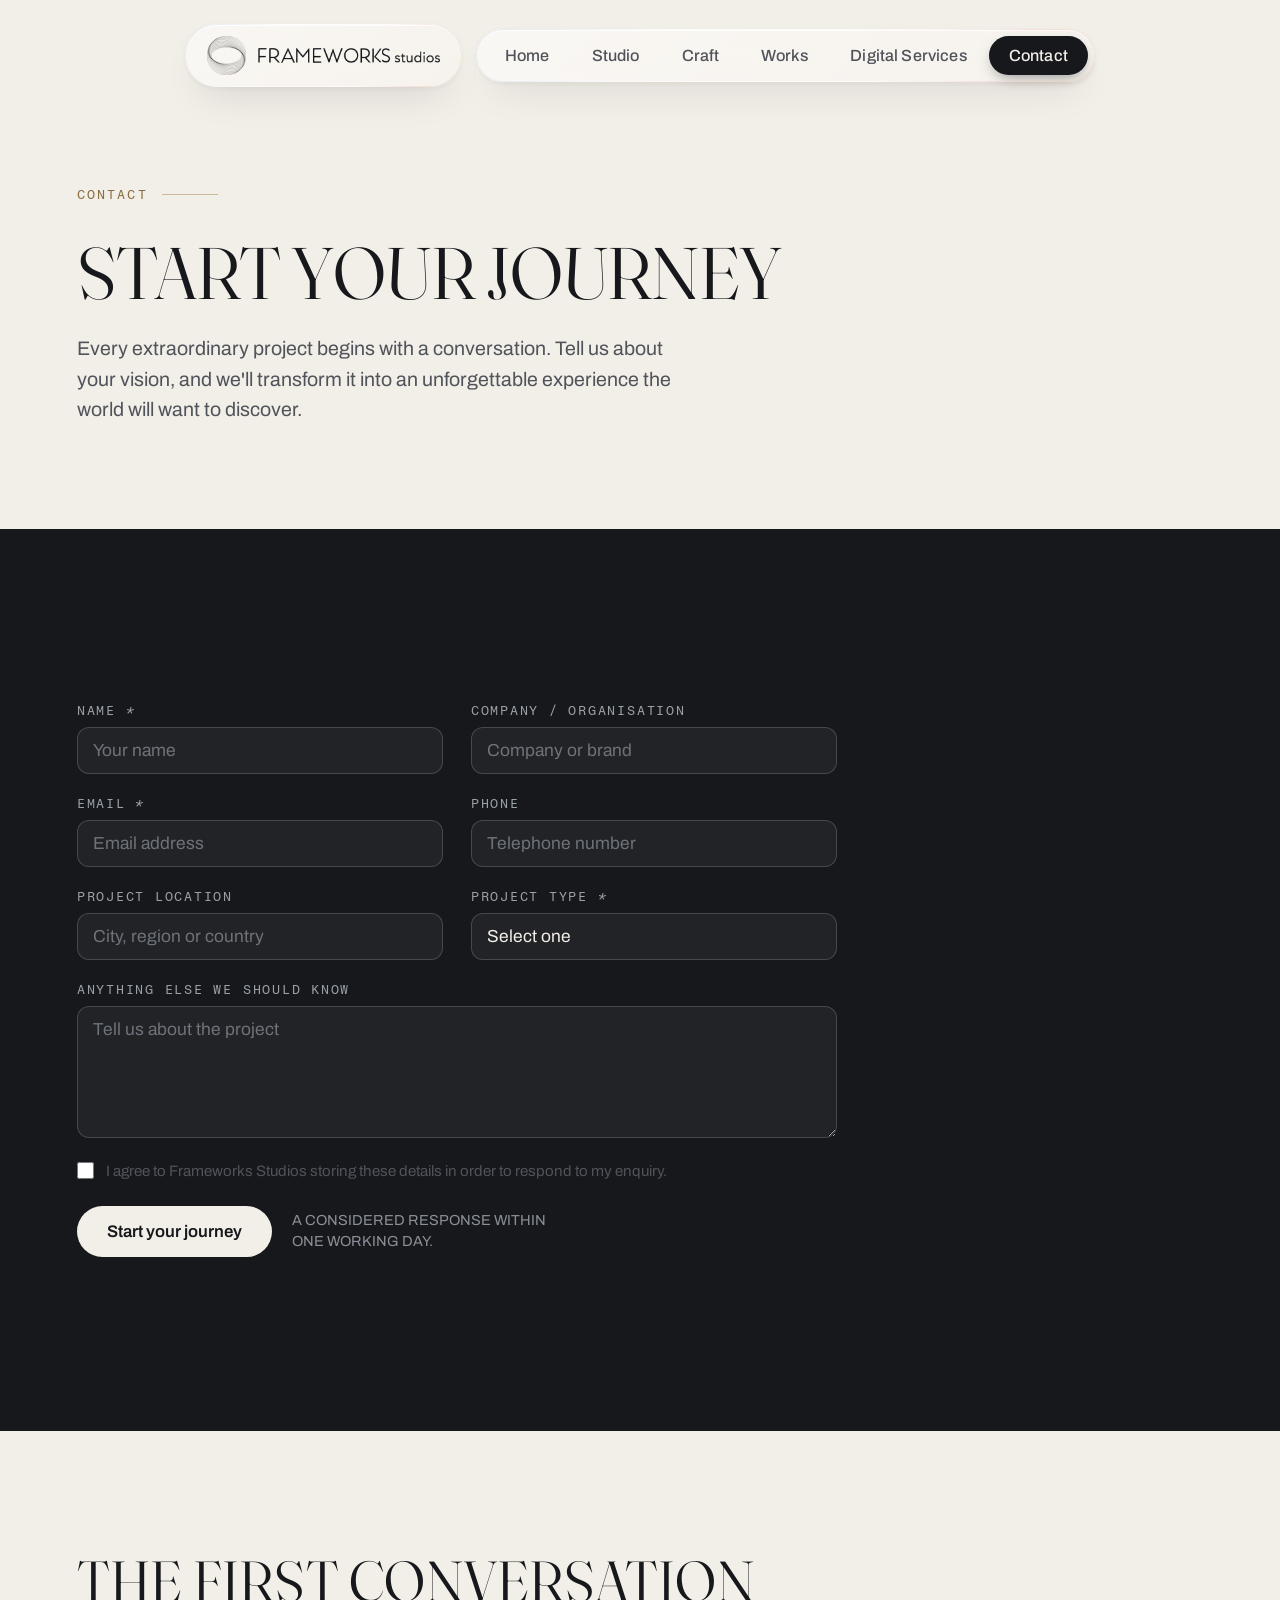
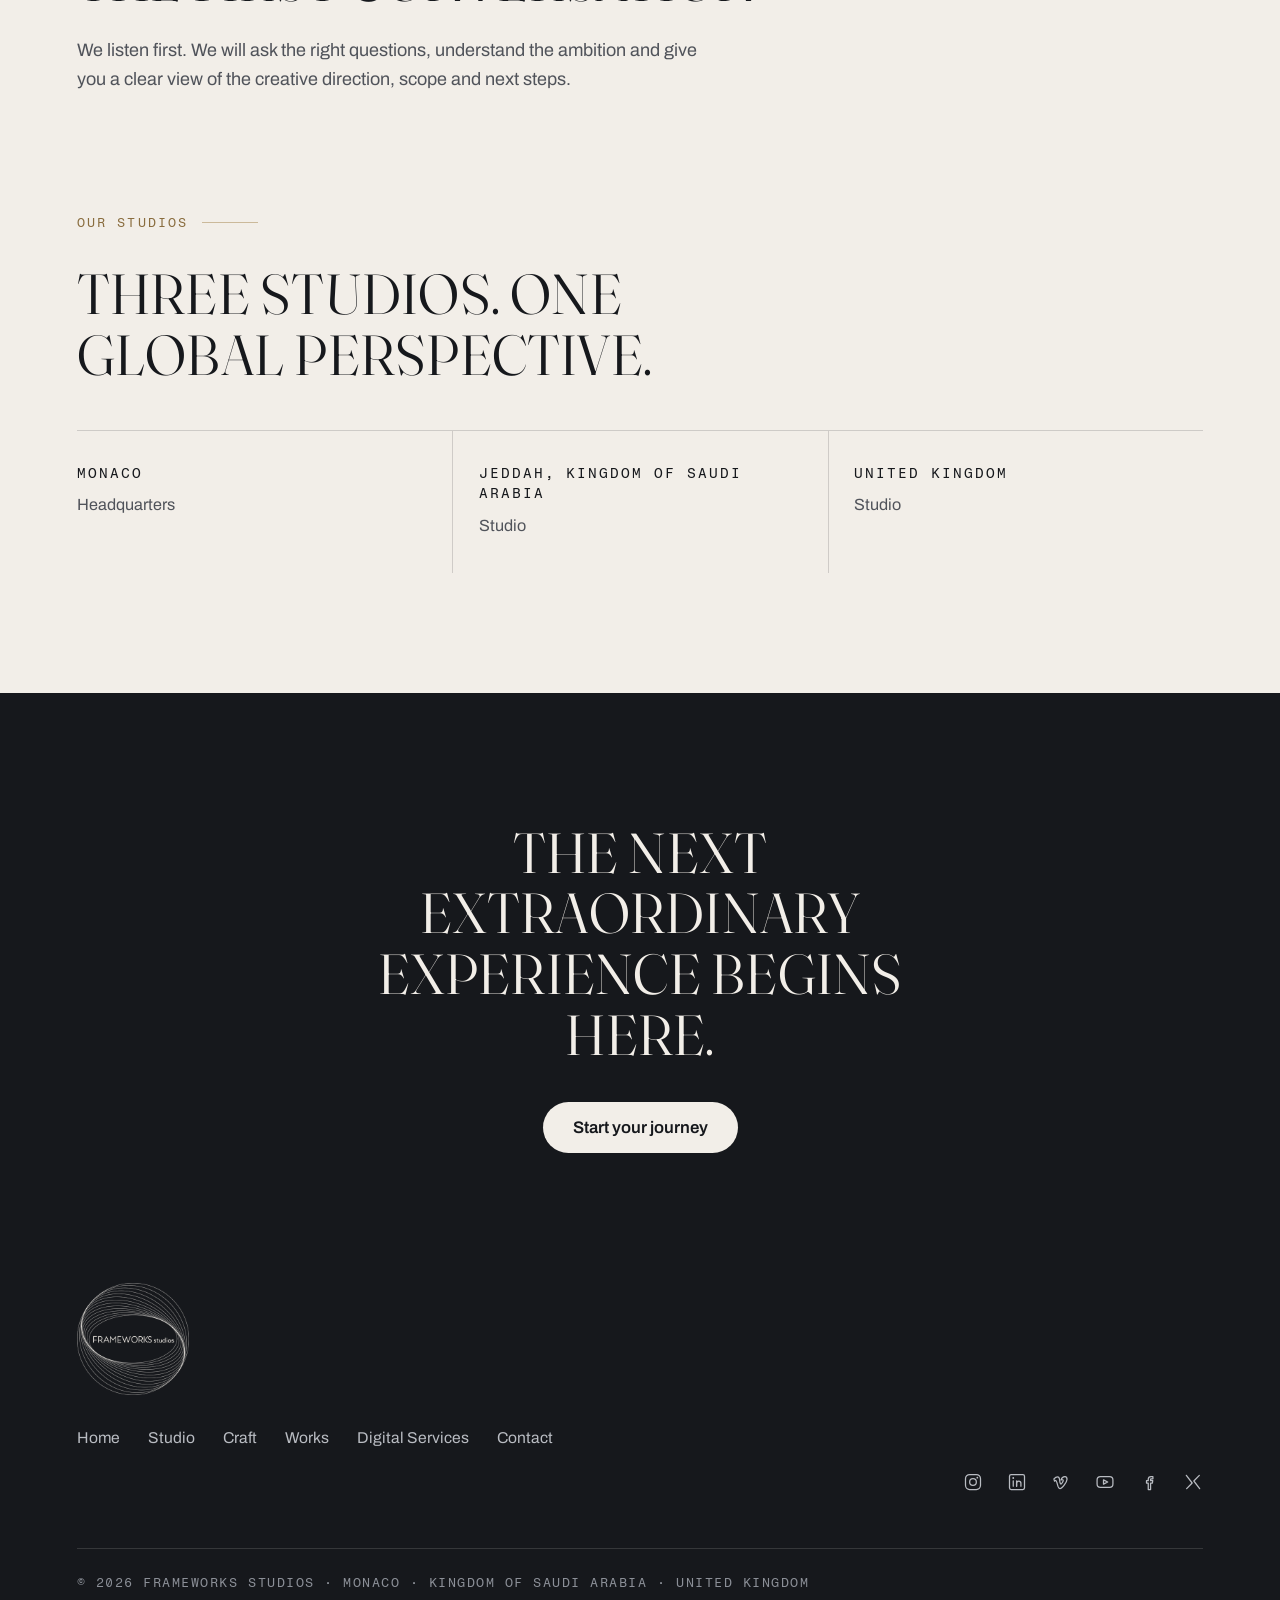
==== commit 52ebcd80: "Give the /craft copy panel room and lift its type The 27/73 split was drawn before the sitewide type" ====
--- a/contact.html
+++ b/contact.html
@@ -167,6 +167,9 @@
     <a href="/">Home</a> <a href="/studio">Studio</a> <a href="/craft">Craft</a> <a href="/works">Works</a> <a href="/digital-services">Digital Services</a> <a href="/contact" aria-current="page">Contact</a>
     <!-- /gen:nav-footer -->
   </nav>
+  <!-- gen:member-of -->
+
+  <!-- /gen:member-of -->
   <div class="footer-social">
     <!-- gen:social -->
     <a href="https://www.instagram.com/framework.studio_/" target="_blank" rel="noopener noreferrer" aria-label="Frameworks Studios on Instagram"><svg viewBox="0 0 24 24" width="20" height="20" fill="none" stroke="currentColor" stroke-width="1.5" stroke-linecap="round" stroke-linejoin="round" aria-hidden="true" focusable="false"><rect x="3" y="3" width="18" height="18" rx="5"/><circle cx="12" cy="12" r="4"/><circle cx="17.2" cy="6.8" r="1.1" fill="currentColor" stroke="none"/></svg></a>
--- a/assets/site.css
+++ b/assets/site.css
@@ -59,8 +59,8 @@
 
 /* ---------- Island nav ---------- */
 .nav-wrap{
-  position:fixed; top:22px; left:0; right:0; z-index:50;
-  display:flex; justify-content:center; align-items:center; gap:12px;
+  position:fixed; top:24px; left:0; right:0; z-index:50;
+  display:flex; justify-content:center; align-items:center; gap:14px;
   padding:0 20px;
   transition:top .4s var(--ease);
 }
@@ -68,25 +68,25 @@
    below ~100px. Header uses the ring and the wordmark side by side instead —
    both cut from that same artwork by tools/build-logo.py, never retypeset. */
 .brandmark{
-  display:flex; align-items:center; gap:11px;
-  padding:9px 18px; border-radius:var(--radius-pill);
+  display:flex; align-items:center; gap:12px;
+  padding:11px 21px; border-radius:var(--radius-pill);
   color:var(--ink); text-decoration:none;
   transition:padding .4s var(--ease), gap .4s var(--ease);
 }
-.brandmark .mark{height:34px; transition:height .4s var(--ease)}
-.brandmark .wordmark{height:13px; transition:height .4s var(--ease)}
+.brandmark .mark{height:39px; transition:height .4s var(--ease)}
+.brandmark .wordmark{height:15px; transition:height .4s var(--ease)}
 .brandmark img{width:auto; display:block}
 .island{
   display:flex; align-items:center; gap:2px;
   border-radius:var(--radius-pill);
-  padding:5px;
+  padding:6px;
   transition:padding .4s var(--ease);
 }
 .island a{
-  font-size:14.5px; font-weight:500; letter-spacing:.01em;
+  font-size:16.2px; font-weight:500; letter-spacing:.01em;
   color:var(--ink-soft); text-decoration:none;
-  padding:9px 17px; border-radius:var(--radius-pill);
-  max-width:180px; overflow:hidden;   /* fits "Digital Services" — see the collapse below */
+  padding:11px 20px; border-radius:var(--radius-pill);
+  max-width:200px; overflow:hidden;   /* fits "Digital Services" — see the collapse below */
   transition:color .25s var(--ease), background .25s var(--ease),
              padding .55s var(--ease-io), font-size .55s var(--ease-io),
              max-width .55s var(--ease-io), opacity .35s var(--ease-io);
@@ -101,7 +101,7 @@
   pointer-events:none;
 }
 .island-mini .rec-dot{flex:0 0 auto}
-.island-mini img{height:17px; width:auto; display:block}
+.island-mini img{height:19px; width:auto; display:block}
 .island a:hover{color:var(--ink)}
 .island a:focus-visible, .cta:focus-visible, .btn-solid:focus-visible,
 .brandmark:focus-visible, .nav-toggle:focus-visible, .more-link:focus-visible{
@@ -115,8 +115,8 @@
 }
 .cta{
   border-radius:var(--radius-pill);
-  padding:14px 22px;
-  font-size:14.5px; font-weight:600; color:var(--ink);
+  padding:15px 24px;
+  font-size:16.2px; font-weight:600; color:var(--ink);
   text-decoration:none; white-space:nowrap;
   transition:transform .25s var(--ease), padding .4s var(--ease), font-size .4s var(--ease);
 }
@@ -134,11 +134,11 @@
 }
 .nav-wrap.scrolled .glass::before{opacity:.9}
 .nav-wrap.scrolled .island{padding:2px}
-.nav-wrap.scrolled .island a{padding:5px 10px; font-size:12px}
-.nav-wrap.scrolled .cta{padding:8px 13px; font-size:12px}
-.nav-wrap.scrolled .brandmark{padding:6px 13px; gap:9px}
-.nav-wrap.scrolled .brandmark .mark{height:26px}
-.nav-wrap.scrolled .brandmark .wordmark{height:10px}
+.nav-wrap.scrolled .island a{padding:6px 12px; font-size:13.9px}
+.nav-wrap.scrolled .cta{padding:9px 15px; font-size:13.9px}
+.nav-wrap.scrolled .brandmark{padding:7px 15px; gap:10px}
+.nav-wrap.scrolled .brandmark .mark{height:30px}
+.nav-wrap.scrolled .brandmark .wordmark{height:11.5px}
 
 /* Collapsed: the island shortens to a tiny ring pill; hovering (or tabbing into
    it) eases it back open. Hover-capable devices only. */
@@ -147,7 +147,7 @@
     max-width:0; padding:5px 0; opacity:0;
   }
   .nav-wrap.scrolled .island:not(:hover):not(:focus-within) .island-mini{
-    max-width:60px; opacity:1; padding:5px 14px;
+    max-width:66px; opacity:1; padding:6px 15px;
   }
 }
 
@@ -171,7 +171,7 @@
 /* ---------- Mobile menu ---------- */
 .nav-toggle{
   display:none; align-items:center; justify-content:center;
-  width:46px; height:46px; padding:0; border:0; cursor:pointer;
+  width:50px; height:50px; padding:0; border:0; cursor:pointer;
   border-radius:var(--radius-pill); color:var(--ink);
   transition:width .4s var(--ease), height .4s var(--ease);
 }
@@ -200,7 +200,7 @@
 }
 .mobile-menu[hidden]{display:none}
 .mobile-menu a{
-  font-family:"Fraunces",serif; font-weight:340; font-size:clamp(30px,8vw,44px);
+  font-family:"Fraunces",serif; font-weight:340; font-size:clamp(32.1px, 8.4vw, 46.2px);
   letter-spacing:-.015em; color:var(--ink); text-decoration:none;
   padding:9px 0; border-bottom:1px solid rgba(22,24,28,.09);
 }
@@ -208,7 +208,7 @@
 .mobile-menu a:focus-visible{outline:2px solid var(--brass-deep); outline-offset:4px}
 .mobile-foot{
   margin-top:auto; padding-top:34px;
-  font-family:"Fragment Mono",monospace; font-size:10.5px; letter-spacing:.13em;
+  font-family:"Fragment Mono",monospace; font-size:12.6px; letter-spacing:.13em;
   color:var(--ink-soft); text-transform:uppercase; line-height:2;
 }
 body.menu-open{overflow:hidden}
@@ -242,7 +242,7 @@
 }
 .spec-eyebrow{
   display:inline-flex; align-items:center; gap:10px;
-  font-family:"Fragment Mono",monospace; font-size:11.5px; letter-spacing:.14em;
+  font-family:"Fragment Mono",monospace; font-size:13.3px; letter-spacing:.14em;
   color:var(--ink-soft);
   padding:8px 14px; border-radius:var(--radius-pill);
   margin-bottom:22px;
@@ -254,19 +254,19 @@
 h1{
   font-family:"Fraunces",serif;
   font-weight:340; font-variation-settings:"opsz" 120;
-  font-size:clamp(44px, 6.4vw, 92px);
+  font-size:clamp(46.2px, 6.7vw, 96.6px);
   line-height:1.02; letter-spacing:-0.015em;
 }
 h1 em, h2 em{font-style:italic; font-weight:300}
 .hero-sub{
   margin-top:20px; max-width:48ch;
-  font-size:16.5px; line-height:1.55; color:var(--ink-soft); font-weight:400;
+  font-size:18px; line-height:1.55; color:var(--ink-soft); font-weight:400;
 }
 .hero-actions{display:flex; gap:14px; margin-top:30px; flex-wrap:wrap}
 .btn-solid{
   background:var(--ink); color:var(--ivory);
   border-radius:var(--radius-pill); padding:15px 26px;
-  font-size:15px; font-weight:600; text-decoration:none;
+  font-size:16.8px; font-weight:600; text-decoration:none;
   transition:transform .25s var(--ease), background .25s var(--ease);
   display:inline-block;
 }
@@ -274,7 +274,7 @@
 
 /* ---------- HOME ONLY · viewfinder chrome (signature) ---------- */
 .vf{position:absolute; z-index:6; font-family:"Fragment Mono",monospace;
-    font-size:11px; letter-spacing:.1em; color:var(--ink-soft);
+    font-size:13.2px; letter-spacing:.1em; color:var(--ink-soft);
     will-change:opacity}
 .vf-tr{top:96px; right:min(5vw,64px); text-align:right}
 .vf-tr .glass, .vf-bl .glass{padding:9px 14px; border-radius:12px; display:inline-block}
@@ -290,14 +290,14 @@
 .cap-r{right:var(--pad-x); text-align:right}
 .cap-kicker{
   display:inline-flex; align-items:center; gap:10px;
-  font-family:"Fragment Mono",monospace; font-size:10.5px; letter-spacing:.16em;
+  font-family:"Fragment Mono",monospace; font-size:12.6px; letter-spacing:.16em;
   color:var(--brass-deep); text-transform:uppercase; margin-bottom:12px;
 }
 .cap-kicker::before{content:""; width:26px; height:1px; background:var(--brass); opacity:.6}
 .cap-r .cap-kicker{flex-direction:row-reverse}
 .cap-line{
   font-family:"Fraunces",serif; font-weight:360; font-variation-settings:"opsz" 110;
-  font-size:clamp(24px, 2.9vw, 42px); line-height:1.12; letter-spacing:-.012em; color:var(--ink);
+  font-size:clamp(25.7px, 3vw, 44.1px); line-height:1.12; letter-spacing:-.012em; color:var(--ink);
 }
 .cap-line em{font-style:italic; font-weight:300}
 /* word masks — each word rises out of a clipped line */
@@ -348,7 +348,7 @@
 .t-main{
   position:relative; display:inline-block;
   font-family:"Fragment Mono",monospace;
-  font-size:clamp(14px, 1.7vw, 21px); letter-spacing:.26em;
+  font-size:clamp(15.7px, 1.8vw, 22.5px); letter-spacing:.26em;
   color:var(--ink); text-transform:uppercase; white-space:nowrap;
 }
 .t-main::before, .t-main::after{
@@ -361,7 +361,7 @@
 .tcap.live .t-main::after{opacity:.7; animation:gl-b 2.6s steps(8) infinite}
 .t-sub{
   display:block; margin-top:9px;
-  font-size:11px; letter-spacing:.14em; text-transform:uppercase;
+  font-size:13.2px; letter-spacing:.14em; text-transform:uppercase;
   color:var(--ink-soft); font-weight:500;
 }
 @keyframes gl-a{
@@ -393,20 +393,43 @@
 section.band{padding:120px var(--pad-x)}
 .eyebrow{
   display:flex; align-items:center; gap:14px;
-  font-family:"Fragment Mono",monospace; font-size:11.5px; letter-spacing:.16em;
+  font-family:"Fragment Mono",monospace; font-size:13.3px; letter-spacing:.16em;
   color:var(--brass-deep); text-transform:uppercase; margin-bottom:34px;
 }
 .eyebrow::after{content:""; height:1px; flex:0 0 56px; background:var(--brass); opacity:.5}
 h2{
   font-family:"Fraunces",serif; font-weight:340; font-variation-settings:"opsz" 110;
-  font-size:clamp(32px, 4.2vw, 56px); line-height:1.08; letter-spacing:-0.012em;
-}
-.body-copy{font-size:16.5px; line-height:1.62; color:var(--ink-soft); max-width:62ch}
+  font-size:clamp(34.2px, 4.4vw, 58.8px); line-height:1.08; letter-spacing:-0.012em;
+}
+.body-copy{font-size:18px; line-height:1.62; color:var(--ink-soft); max-width:62ch}
 .body-copy + .body-copy{margin-top:1.1em}
 
 /* Studio */
 .studio-grid{display:grid; grid-template-columns:5fr 6fr; gap:64px; align-items:start}
 .studio-grid h2{max-width:16ch}
+
+/* The running studio line under the home page's studio copy. Deliberately
+   quieter than .office on /studio — here it is a caption, not a statement. */
+.studio-locus{
+  margin-top:30px; font-family:"Fragment Mono",monospace; font-size:13.3px;
+  letter-spacing:.16em; color:var(--brass-deep); text-transform:uppercase;
+}
+
+/* Pillar statements — the home page's six pillars of excellence. The card
+   itself is the shared glass pane further down this file; only the grid lives
+   here, under its own name because digital.css owns .pillars and is not
+   loaded on the home page. */
+.pillar-grid{display:grid; grid-template-columns:repeat(3,1fr); gap:24px; margin-top:8px}
+.pillar-grid .pillar{padding:30px 28px 32px}
+.pillar-grid .pillar b{
+  display:block; font-family:"Fraunces",serif; font-weight:340;
+  font-size:clamp(23.5px, 2.4vw, 30px); letter-spacing:-.01em; margin-bottom:10px;
+}
+.pillar-grid .pillar span{font-size:16.2px; line-height:1.6; color:var(--ink-soft)}
+
+/* The works heading sits above the sector list, so the list loses its own
+   top margin against it. */
+#sectors > h2{max-width:22ch; margin-bottom:14px}
 
 /* Sectors — a full panorama of luxury, one heading per bearing */
 .sector-list{margin-top:10px; border-top:1px solid var(--ivory-deep)}
@@ -416,17 +439,17 @@
   transition:background .3s var(--ease), padding-left .3s var(--ease);
 }
 .sector-row:hover{background:rgba(231,225,216,.55); padding-left:16px}
-.sector-deg{font-family:"Fragment Mono",monospace; font-size:12px; letter-spacing:.1em; color:var(--ink-soft);
+.sector-deg{font-family:"Fragment Mono",monospace; font-size:13.9px; letter-spacing:.1em; color:var(--ink-soft);
   transition:color .3s}
 .sector-row:hover .sector-deg{color:var(--brass-deep)}
-.sector-name{font-family:"Fraunces",serif; font-weight:400; font-size:clamp(22px,2.6vw,32px); letter-spacing:-.01em}
-.sector-note{font-size:13.5px; color:var(--ink-soft); text-align:right; max-width:34ch}
+.sector-name{font-family:"Fraunces",serif; font-weight:400; font-size:clamp(23.5px, 2.8vw, 34.2px); letter-spacing:-.01em}
+.sector-note{font-size:15.1px; color:var(--ink-soft); text-align:right; max-width:34ch}
 
 /* Craft */
 .craft-grid{display:grid; grid-template-columns:6fr 5fr; gap:64px; align-items:start}
 .spec-chips{display:flex; flex-wrap:wrap; gap:10px; margin-top:28px}
 .spec-chips span{
-  font-family:"Fragment Mono",monospace; font-size:11px; letter-spacing:.12em;
+  font-family:"Fragment Mono",monospace; font-size:13.2px; letter-spacing:.12em;
   padding:9px 14px; border-radius:var(--radius-pill); color:var(--ink-soft);
 }
 
@@ -435,21 +458,21 @@
 .stat{border-top:1px solid var(--brass); padding-top:18px}
 .stat b{
   display:block; font-family:"Fraunces",serif; font-weight:340;
-  font-size:clamp(34px,3.6vw,52px); letter-spacing:-.015em; margin-bottom:8px;
-}
-.stat span{font-family:"Fragment Mono",monospace; font-size:11px; letter-spacing:.12em;
+  font-size:clamp(35.7px, 3.8vw, 54.6px); letter-spacing:-.015em; margin-bottom:8px;
+}
+.stat span{font-family:"Fragment Mono",monospace; font-size:13.2px; letter-spacing:.12em;
   color:var(--ink-soft); text-transform:uppercase; line-height:1.6; display:block}
-.stat-foot{margin-top:44px; font-family:"Fragment Mono",monospace; font-size:11px;
+.stat-foot{margin-top:44px; font-family:"Fragment Mono",monospace; font-size:13.2px;
   letter-spacing:.1em; color:var(--ink-soft)}
-.google-line{margin-top:26px; font-size:15px; color:var(--ink-soft); max-width:60ch; line-height:1.6}
+.google-line{margin-top:26px; font-size:16.8px; color:var(--ink-soft); max-width:60ch; line-height:1.6}
 .google-line strong{color:var(--ink); font-weight:600}
 
 /* Presence */
 .presence{background:var(--ivory-deep); border-top:1px solid rgba(165,133,79,.25); border-bottom:1px solid rgba(165,133,79,.25)}
 .office-list{display:flex; flex-wrap:wrap; gap:14px 44px; margin-top:34px; align-items:baseline}
-.office{font-family:"Fraunces",serif; font-size:clamp(24px,3vw,40px); font-weight:340; letter-spacing:-.01em}
+.office{font-family:"Fraunces",serif; font-size:clamp(25.7px, 3.2vw, 42px); font-weight:340; letter-spacing:-.01em}
 .office small{
-  display:block; font-family:"Fragment Mono",monospace; font-size:10.5px; letter-spacing:.14em;
+  display:block; font-family:"Fragment Mono",monospace; font-size:12.6px; letter-spacing:.14em;
   color:var(--brass-deep); text-transform:uppercase; margin-top:6px;
 }
 .presence .body-copy{margin-top:34px}
@@ -460,19 +483,29 @@
 .contact .eyebrow::after{background:var(--spectral-gold)}
 .contact h2{color:var(--ivory); max-width:18ch}
 .contact h1{color:var(--ivory)}
-.contact p{margin-top:22px; max-width:52ch; color:#B9BCC2; font-size:16.5px; line-height:1.6}
+.contact p{margin-top:22px; max-width:52ch; color:#B9BCC2; font-size:18px; line-height:1.6}
 .btn-ivory{
   display:inline-block; margin-top:36px;
   background:var(--ivory); color:var(--ink);
   border-radius:var(--radius-pill); padding:16px 30px;
-  font-size:15px; font-weight:600; text-decoration:none;
+  font-size:16.8px; font-weight:600; text-decoration:none;
   transition:transform .25s var(--ease);
 }
 .btn-ivory:hover{transform:translateY(-1px)}
+/* Member of — the bodies the studio belongs to. Absent from the markup
+   entirely until MEMBERSHIPS is populated in tools/site_config.py. */
+.footer-member{display:flex; flex-direction:column; align-items:center; gap:16px; margin-top:8px}
+.footer-member-k{
+  font-family:"Fragment Mono",monospace; font-size:12.6px; letter-spacing:.16em;
+  text-transform:uppercase; color:var(--brass);
+}
+.footer-member-marks{display:flex; flex-wrap:wrap; gap:18px 40px; justify-content:center; align-items:center}
+.footer-member-marks img{height:38px; width:auto; opacity:.72; filter:brightness(0) invert(1)}
+
 .footer-bar{
   margin-top:56px; padding-top:26px; border-top:1px solid rgba(242,238,232,.14);
   display:flex; justify-content:space-between; gap:20px; flex-wrap:wrap;
-  font-family:"Fragment Mono",monospace; font-size:10.5px; letter-spacing:.12em; color:#8B8F97;
+  font-family:"Fragment Mono",monospace; font-size:12.6px; letter-spacing:.12em; color:#8B8F97;
 }
 /* The footer proper. Always follows a dark band, so it carries no top rule. */
 .site-foot{background:var(--ink); color:var(--ivory); padding:0 var(--pad-x) 54px}
@@ -482,7 +515,7 @@
 .footer-mark img{width:112px; height:112px; display:block}
 .footer-nav{
   display:flex; flex-wrap:wrap; gap:10px 28px; margin-top:34px;
-  font-size:14px;
+  font-size:15.7px;
 }
 .footer-nav a{color:#B9BCC2; text-decoration:none; transition:color .25s var(--ease)}
 .footer-nav a:hover{color:var(--ivory)}
@@ -530,7 +563,7 @@
    swapping one in is a single-line edit. See README, "Adding a client logo". */
 .client-name{
   font-family:"Fraunces",serif; font-weight:340; font-variation-settings:"opsz" 110;
-  font-size:clamp(19px,2.1vw,27px); letter-spacing:-.01em; white-space:nowrap;
+  font-size:clamp(20.7px, 2.2vw, 28.9px); letter-spacing:-.01em; white-space:nowrap;
   color:var(--ink-soft); opacity:.62;
   transition:color .4s var(--ease), opacity .4s var(--ease);
 }
@@ -539,17 +572,17 @@
 /* ---------- Interior page furniture ---------- */
 .page-head{padding:186px var(--pad-x) 0}
 /* smaller than the home hero: interior headings sit above copy, not a film */
-.page-head h1{max-width:17ch; font-size:clamp(40px,5.4vw,76px)}
+.page-head h1{max-width:17ch; font-size:clamp(42px, 5.7vw, 79.8px)}
 .page-head .body-copy{margin-top:26px}
 .craft-grid > div > .spec-chips:first-child{margin-top:0}
 /* keep ivory between an interior page's opening copy and a dark band */
 .page-head + .contact{margin-top:104px}
 .page-lede{
-  margin-top:24px; max-width:56ch; font-size:18px; line-height:1.55; color:var(--ink-soft);
+  margin-top:24px; max-width:56ch; font-size:19.6px; line-height:1.55; color:var(--ink-soft);
 }
 .more-link{
   display:inline-flex; align-items:center; gap:10px; margin-top:26px;
-  font-family:"Fragment Mono",monospace; font-size:11.5px; letter-spacing:.14em;
+  font-family:"Fragment Mono",monospace; font-size:13.3px; letter-spacing:.14em;
   text-transform:uppercase; color:var(--brass-deep); text-decoration:none;
 }
 .more-link::after{content:"→"; transition:transform .3s var(--ease)}
@@ -565,11 +598,11 @@
 .field{display:flex; flex-direction:column; gap:9px}
 .field.wide{grid-column:1 / -1}
 .field label{
-  font-family:"Fragment Mono",monospace; font-size:10.5px; letter-spacing:.14em;
+  font-family:"Fragment Mono",monospace; font-size:12.6px; letter-spacing:.14em;
   text-transform:uppercase; color:#9AA0A8;
 }
 .field input, .field select, .field textarea{
-  font-family:"Archivo",system-ui,sans-serif; font-size:15.5px; color:var(--ivory);
+  font-family:"Archivo",system-ui,sans-serif; font-size:17.4px; color:var(--ivory);
   background:rgba(242,238,232,.05); border:1px solid rgba(242,238,232,.18);
   border-radius:12px; padding:13px 15px; width:100%;
   transition:border-color .3s var(--ease), background .3s var(--ease);
@@ -585,14 +618,14 @@
 .field input::placeholder, .field textarea::placeholder{color:#6E727A}
 .consent{
   grid-column:1 / -1; display:flex; gap:12px; align-items:flex-start;
-  font-size:13.5px; line-height:1.55; color:#B9BCC2;
+  font-size:15.1px; line-height:1.55; color:#B9BCC2;
 }
 .consent input{width:17px; height:17px; flex:0 0 auto; margin-top:2px; accent-color:var(--brass)}
 .hp{position:absolute; left:-9999px; width:1px; height:1px; overflow:hidden}
 .form-actions{grid-column:1 / -1; display:flex; align-items:center; gap:20px; flex-wrap:wrap}
 .form-actions .btn-ivory{margin-top:0; border:0; cursor:pointer; font-family:inherit}
-.form-note{font-size:13px; color:#8B8F97; max-width:34ch; line-height:1.5}
-.form-status{grid-column:1 / -1; font-size:15px; line-height:1.55}
+.form-note{font-size:15.1px; color:#8B8F97; max-width:34ch; line-height:1.5}
+.form-status{grid-column:1 / -1; font-size:16.8px; line-height:1.55}
 .form-status[data-state="ok"]{color:var(--spectral-gold)}
 .form-status[data-state="error"]{color:#E8927F}
 .contact-details{
@@ -635,12 +668,13 @@
 
 @media (max-width:1080px){
   /* the six labels stop fitting beside the lockup before the layout does */
-  .island a{padding:8px 12px; font-size:13.5px}
-  .nav-wrap.scrolled .island a{padding:6px 10px; font-size:12.5px}
+  .island a{padding:8px 12px; font-size:15.1px}
+  .nav-wrap.scrolled .island a{padding:6px 10px; font-size:14.5px}
   .brandmark .wordmark{height:12px}
 }
 @media (max-width:960px){
   .studio-grid, .craft-grid{grid-template-columns:1fr; gap:36px}
+  .pillar-grid{grid-template-columns:repeat(2,1fr)}
   .stats{grid-template-columns:repeat(2,1fr)}
   .sector-note{display:none}
   .sector-row{grid-template-columns:84px 1fr}
@@ -656,15 +690,16 @@
   .vf-tr{display:none}
   .transport{display:none}
   section.band{padding:88px var(--pad-x)}
+  .pillar-grid{grid-template-columns:1fr; gap:22px}
   .cap{max-width:62vw}
-  .cap-line{font-size:clamp(20px,5.4vw,28px)}
+  .cap-line{font-size:clamp(21.8px, 5.8vw, 30px)}
   .tcap{top:58px}
-  .t-main{font-size:12.5px; letter-spacing:.16em; white-space:normal}
+  .t-main{font-size:14.5px; letter-spacing:.16em; white-space:normal}
 }
 @media (max-width:700px){
   .form-grid{grid-template-columns:1fr}
   .page-head{padding-top:150px}
-  .footer-bar{font-size:9.5px}
+  .footer-bar{font-size:11.4px}
 }
 @media (prefers-reduced-motion: reduce){
   .cap{display:none}
@@ -819,16 +854,16 @@
 .svc-head:hover::before, .svc[data-open] .svc-head::before{transform:scaleY(1); transform-origin:50% 0}
 .svc-head:focus-visible{outline:2px solid var(--brass-deep); outline-offset:-3px; border-radius:22px}
 .svc-num{
-  font-family:"Fragment Mono",monospace; font-size:12px; letter-spacing:.14em;
+  font-family:"Fragment Mono",monospace; font-size:13.9px; letter-spacing:.14em;
   color:var(--ink-soft); transition:color .4s var(--ease);
 }
 .svc[data-open] .svc-num, .svc-head:hover .svc-num{color:var(--fm-accent)}
 .svc-title{
   font-family:"Fraunces",serif; font-weight:340; font-variation-settings:"opsz" 110;
-  font-size:clamp(24px,3.4vw,44px); line-height:1.1; letter-spacing:-.015em;
+  font-size:clamp(25.7px, 3.6vw, 46.2px); line-height:1.1; letter-spacing:-.015em;
 }
 .svc-tease{
-  font-size:14px; color:var(--ink-soft); text-align:right; max-width:32ch;
+  font-size:15.7px; color:var(--ink-soft); text-align:right; max-width:32ch;
   transition:opacity .4s var(--ease);
 }
 .svc[data-open] .svc-tease{opacity:0}
@@ -855,14 +890,14 @@
   padding:0 34px 38px;
 }
 .svc-body > p{
-  grid-column:2; max-width:60ch; font-size:16px; line-height:1.68; color:var(--fm-body);
+  grid-column:2; max-width:60ch; font-size:17.9px; line-height:1.68; color:var(--fm-body);
   opacity:0; transform:translateY(12px);
   transition:opacity .5s var(--ease) .12s, transform .5s var(--ease) .12s;
 }
 .svc[data-open] .svc-body > p{opacity:1; transform:none}
 .svc-tags{grid-column:2; display:flex; flex-wrap:wrap; gap:9px; margin-top:22px; list-style:none}
 .svc-tags li{
-  font-family:"Fragment Mono",monospace; font-size:10.5px; letter-spacing:.13em;
+  font-family:"Fragment Mono",monospace; font-size:12.6px; letter-spacing:.13em;
   text-transform:uppercase; color:var(--fm-chip);
   padding:8px 13px; border:1px solid var(--fm-input-bd); border-radius:var(--radius-pill);
   opacity:0; transform:translateY(10px);
@@ -886,13 +921,13 @@
   width:7px; height:7px; border-radius:50%; background:var(--fm-text); opacity:.85;
 }
 .convert-points b{
-  font-family:"Fraunces",serif; font-weight:340; font-size:20px; letter-spacing:-.01em; color:var(--fm-text);
-}
-.convert-points span{font-size:14.5px; line-height:1.62; color:var(--ink-soft)}
+  font-family:"Fraunces",serif; font-weight:340; font-size:21.8px; letter-spacing:-.01em; color:var(--fm-text);
+}
+.convert-points span{font-size:16.2px; line-height:1.62; color:var(--ink-soft)}
 .convert-meta{
   margin-top:36px; padding-top:22px; border-top:1px solid var(--line-soft);
   display:grid; gap:6px;
-  font-family:"Fragment Mono",monospace; font-size:10.5px; letter-spacing:.13em;
+  font-family:"Fragment Mono",monospace; font-size:12.6px; letter-spacing:.13em;
   text-transform:uppercase; color:var(--fm-dim);
 }
 
@@ -926,7 +961,7 @@
 }
 .tab{
   appearance:none; background:none; border:0; cursor:pointer; color:var(--fm-muted);
-  font:inherit; font-size:14.5px; padding:20px 4px 18px; margin-right:26px;
+  font:inherit; font-size:16.2px; padding:20px 4px 18px; margin-right:26px;
   transition:color .35s var(--ease);
 }
 .tab[aria-selected="true"]{color:var(--fm-text)}
@@ -945,12 +980,12 @@
 .f-row{display:grid; grid-template-columns:1fr 1fr; gap:20px}
 .f{display:grid; gap:8px; min-width:0}
 .f label, .slot-label, .f-chips legend{
-  font-family:"Fragment Mono",monospace; font-size:10.5px; letter-spacing:.14em;
+  font-family:"Fragment Mono",monospace; font-size:12.6px; letter-spacing:.14em;
   text-transform:uppercase; color:var(--fm-muted);
 }
 .f label i, .consent i, .slot-label i{font-style:normal; color:var(--fm-mark)}
 .f input, .f select, .f textarea{
-  font-family:"Archivo",system-ui,sans-serif; font-size:15.5px; color:var(--fm-text);
+  font-family:"Archivo",system-ui,sans-serif; font-size:17.4px; color:var(--fm-text);
   background:var(--fm-input-bg);
   border:1px solid var(--fm-input-bd);
   border-radius:13px; padding:14px 15px; width:100%;
@@ -979,7 +1014,7 @@
 .chip input{position:absolute; opacity:0; width:1px; height:1px}
 .chip span{
   display:block; padding:10px 15px; border-radius:var(--radius-pill);
-  font-size:13.5px; color:var(--fm-chip);
+  font-size:15.1px; color:var(--fm-chip);
   background:var(--fm-input-bg);
   border:1px solid var(--fm-input-bd);
   transition:background .3s var(--ease), color .3s var(--ease),
@@ -993,13 +1028,13 @@
 .cal{display:grid; gap:12px}
 .cal-head{display:flex; align-items:center; justify-content:space-between; gap:12px}
 .cal-month{
-  font-family:"Fragment Mono",monospace; font-size:11.5px; letter-spacing:.14em;
+  font-family:"Fragment Mono",monospace; font-size:13.3px; letter-spacing:.14em;
   text-transform:uppercase; color:var(--fm-text);
 }
 .cal-nav{
   width:34px; height:34px; border-radius:50%; cursor:pointer;
   background:var(--fm-input-bg); border:1px solid var(--fm-input-bd);
-  color:var(--fm-chip); font-size:17px; line-height:1;
+  color:var(--fm-chip); font-size:18.5px; line-height:1;
   transition:background .3s var(--ease), color .3s var(--ease);
 }
 .cal-nav:hover{background:var(--fm-input-bg-h); color:var(--fm-text)}
@@ -1007,13 +1042,13 @@
 .cal-nav:focus-visible{outline:2px solid var(--brass-deep); outline-offset:2px}
 .cal-dow, .cal-grid{display:grid; grid-template-columns:repeat(7,1fr); gap:6px}
 .cal-dow span{
-  text-align:center; font-family:"Fragment Mono",monospace; font-size:9.5px;
+  text-align:center; font-family:"Fragment Mono",monospace; font-size:11.4px;
   letter-spacing:.1em; color:var(--fm-dim); padding-bottom:2px;
 }
 .cal-day{
   padding:11px 0; border-radius:11px; cursor:pointer;
   background:var(--fm-input-bg); border:1px solid transparent;
-  color:var(--fm-chip); font-family:"Archivo",system-ui,sans-serif; font-size:14px;
+  color:var(--fm-chip); font-family:"Archivo",system-ui,sans-serif; font-size:15.7px;
   transition:background .25s var(--ease), color .25s var(--ease),
              border-color .25s var(--ease), transform .25s var(--ease);
 }
@@ -1022,13 +1057,13 @@
 .cal-day.is-empty{background:none; border:0; cursor:default}
 .cal-day[aria-pressed="true"]{background:var(--fm-on-bg); color:var(--fm-on-fg); font-weight:600}
 .cal-day:focus-visible{outline:2px solid var(--brass-deep); outline-offset:2px}
-.cal-fallback{font-size:13.5px; color:var(--fm-muted); line-height:1.6}
+.cal-fallback{font-size:15.1px; color:var(--fm-muted); line-height:1.6}
 
 .slot-block{display:grid; gap:12px}
 .slots{display:flex; flex-wrap:wrap; gap:9px}
 .slot{
   padding:11px 16px; border-radius:var(--radius-pill); cursor:pointer;
-  font-family:"Fragment Mono",monospace; font-size:12px; letter-spacing:.06em;
+  font-family:"Fragment Mono",monospace; font-size:13.9px; letter-spacing:.06em;
   background:var(--fm-input-bg); border:1px solid var(--fm-input-bd); color:var(--fm-chip);
   transition:background .28s var(--ease), color .28s var(--ease),
              border-color .28s var(--ease), transform .28s var(--ease);
@@ -1038,10 +1073,10 @@
 .slot:focus-visible{outline:2px solid var(--brass-deep); outline-offset:2px}
 
 /* ---------- Consent, errors, submit ---------- */
-.consent{display:flex; gap:12px; align-items:flex-start; font-size:13.5px; line-height:1.55; color:var(--fm-body)}
+.consent{display:flex; gap:12px; align-items:flex-start; font-size:15.1px; line-height:1.55; color:var(--fm-body)}
 .consent input{width:17px; height:17px; flex:0 0 auto; margin-top:2px; accent-color:var(--fm-on-bg)}
 .err{
-  display:block; font-size:12.5px; color:var(--fm-err); min-height:0;
+  display:block; font-size:14.5px; color:var(--fm-err); min-height:0;
   opacity:0; transform:translateY(-4px); transition:opacity .3s, transform .3s;
 }
 .err.show{opacity:1; transform:none}
@@ -1055,7 +1090,7 @@
   45%{transform:translateX(4px)} 70%{transform:translateX(-2px)}
 }
 .form-error{
-  font-size:14px; color:var(--fm-err); line-height:1.55;
+  font-size:15.7px; color:var(--fm-err); line-height:1.55;
   padding:13px 16px; border-radius:12px;
   background:var(--fm-err-bg); border:1px solid var(--fm-err-bd);
 }
@@ -1067,7 +1102,7 @@
   position:relative; overflow:hidden; cursor:pointer; border:0;
   padding:17px 34px; border-radius:var(--radius-pill);
   background:var(--fm-on-bg); color:var(--fm-on-fg);
-  font-family:inherit; font-size:15px; font-weight:600; letter-spacing:-.005em;
+  font-family:inherit; font-size:16.8px; font-weight:600; letter-spacing:-.005em;
   transition:transform .35s var(--ease), box-shadow .35s var(--ease), padding .35s var(--ease);
   box-shadow:var(--fm-cta-shadow);
 }
@@ -1088,7 +1123,7 @@
 }
 .submit:disabled .submit-spin{opacity:1; animation:spin .8s linear infinite}
 @keyframes spin{to{transform:rotate(360deg)}}
-.submit-note{font-size:13px; color:var(--fm-dim); max-width:30ch; line-height:1.5}
+.submit-note{font-size:15.1px; color:var(--fm-dim); max-width:30ch; line-height:1.5}
 
 /* ---------- Success ---------- */
 .panel-done[hidden]{display:none}
@@ -1107,12 +1142,12 @@
 }
 @keyframes draw{to{stroke-dashoffset:0}}
 .panel-done h3{
-  font-family:"Fraunces",serif; font-weight:340; font-size:clamp(26px,3vw,38px);
+  font-family:"Fraunces",serif; font-weight:340; font-size:clamp(27.8px, 3.2vw, 39.9px);
   letter-spacing:-.015em; color:var(--fm-text);
 }
 /* focused only so screen readers announce the result — not a keyboard stop */
 .panel-done h3:focus{outline:none}
-.panel-done p{font-size:16px; line-height:1.6; color:var(--fm-body); max-width:46ch}
+.panel-done p{font-size:17.9px; line-height:1.6; color:var(--fm-body); max-width:46ch}
 
 @media (max-width:1000px){
   .convert-grid{grid-template-columns:1fr; gap:40px}
@@ -1122,7 +1157,7 @@
   .panel{padding:8px 20px 26px; border-radius:20px}
   .panel-tabs{margin:0 -20px 24px; padding:0 20px}
   .tab-ink{left:20px}
-  .cal-day{font-size:13px}
+  .cal-day{font-size:15.1px}
   .submit{width:100%; text-align:center}
 }
 @media (prefers-reduced-motion: reduce){
@@ -1175,7 +1210,7 @@
   display:grid; gap:8px;
 }
 .hero-trust-k{
-  font-family:"Fragment Mono",monospace; font-size:9.5px; letter-spacing:.16em;
+  font-family:"Fragment Mono",monospace; font-size:11.4px; letter-spacing:.16em;
   text-transform:uppercase; color:var(--ink-soft);
 }
 .hero-trust .marquee{--marq-gap:30px; margin-top:0}
--- a/assets/contact.css
+++ b/assets/contact.css
@@ -21,7 +21,7 @@
 
 /* site.css gives .contact p the band's lede size, and that beats .form-note on
    specificity — which would set the note under the submit button at 16.5px. */
-.contact .form-note{font-size:12.5px; line-height:1.5; color:#8B8F97; max-width:34ch; margin-top:0}
+.contact .form-note{font-size:14.5px; line-height:1.5; color:#8B8F97; max-width:34ch; margin-top:0}
 
 /* ---------- 04 · Our studios ----------
    Three equal columns divided by the hairline, stacking below 768px. */
@@ -36,10 +36,10 @@
 }
 .studio-col:first-child{border-left:0; padding-left:0}
 .studio-city{
-  font-family:"Fragment Mono",monospace; font-size:12px; letter-spacing:.14em;
+  font-family:"Fragment Mono",monospace; font-size:13.9px; letter-spacing:.14em;
   text-transform:uppercase; color:var(--ink); line-height:1.5;
 }
-.studio-role{font-size:14.5px; line-height:1.5; color:var(--ink-soft)}
+.studio-role{font-size:16.2px; line-height:1.5; color:var(--ink-soft)}
 
 /* ---------- 05 · Direct contact ----------
    Rendered only when site_config carries an address or a number; with both
@@ -55,11 +55,11 @@
 }
 .direct-col:first-child{border-left:0; padding-left:0}
 .direct-label{
-  font-family:"Fragment Mono",monospace; font-size:11px; letter-spacing:.14em;
+  font-family:"Fragment Mono",monospace; font-size:13.2px; letter-spacing:.14em;
   text-transform:uppercase; color:var(--ink-soft);
 }
 .direct-col a{
-  font-size:16.5px; color:var(--ink); text-decoration:none;
+  font-size:18px; color:var(--ink); text-decoration:none;
   border-bottom:1px solid var(--line); align-self:flex-start;
   padding-bottom:2px; transition:border-color .3s var(--ease);
 }
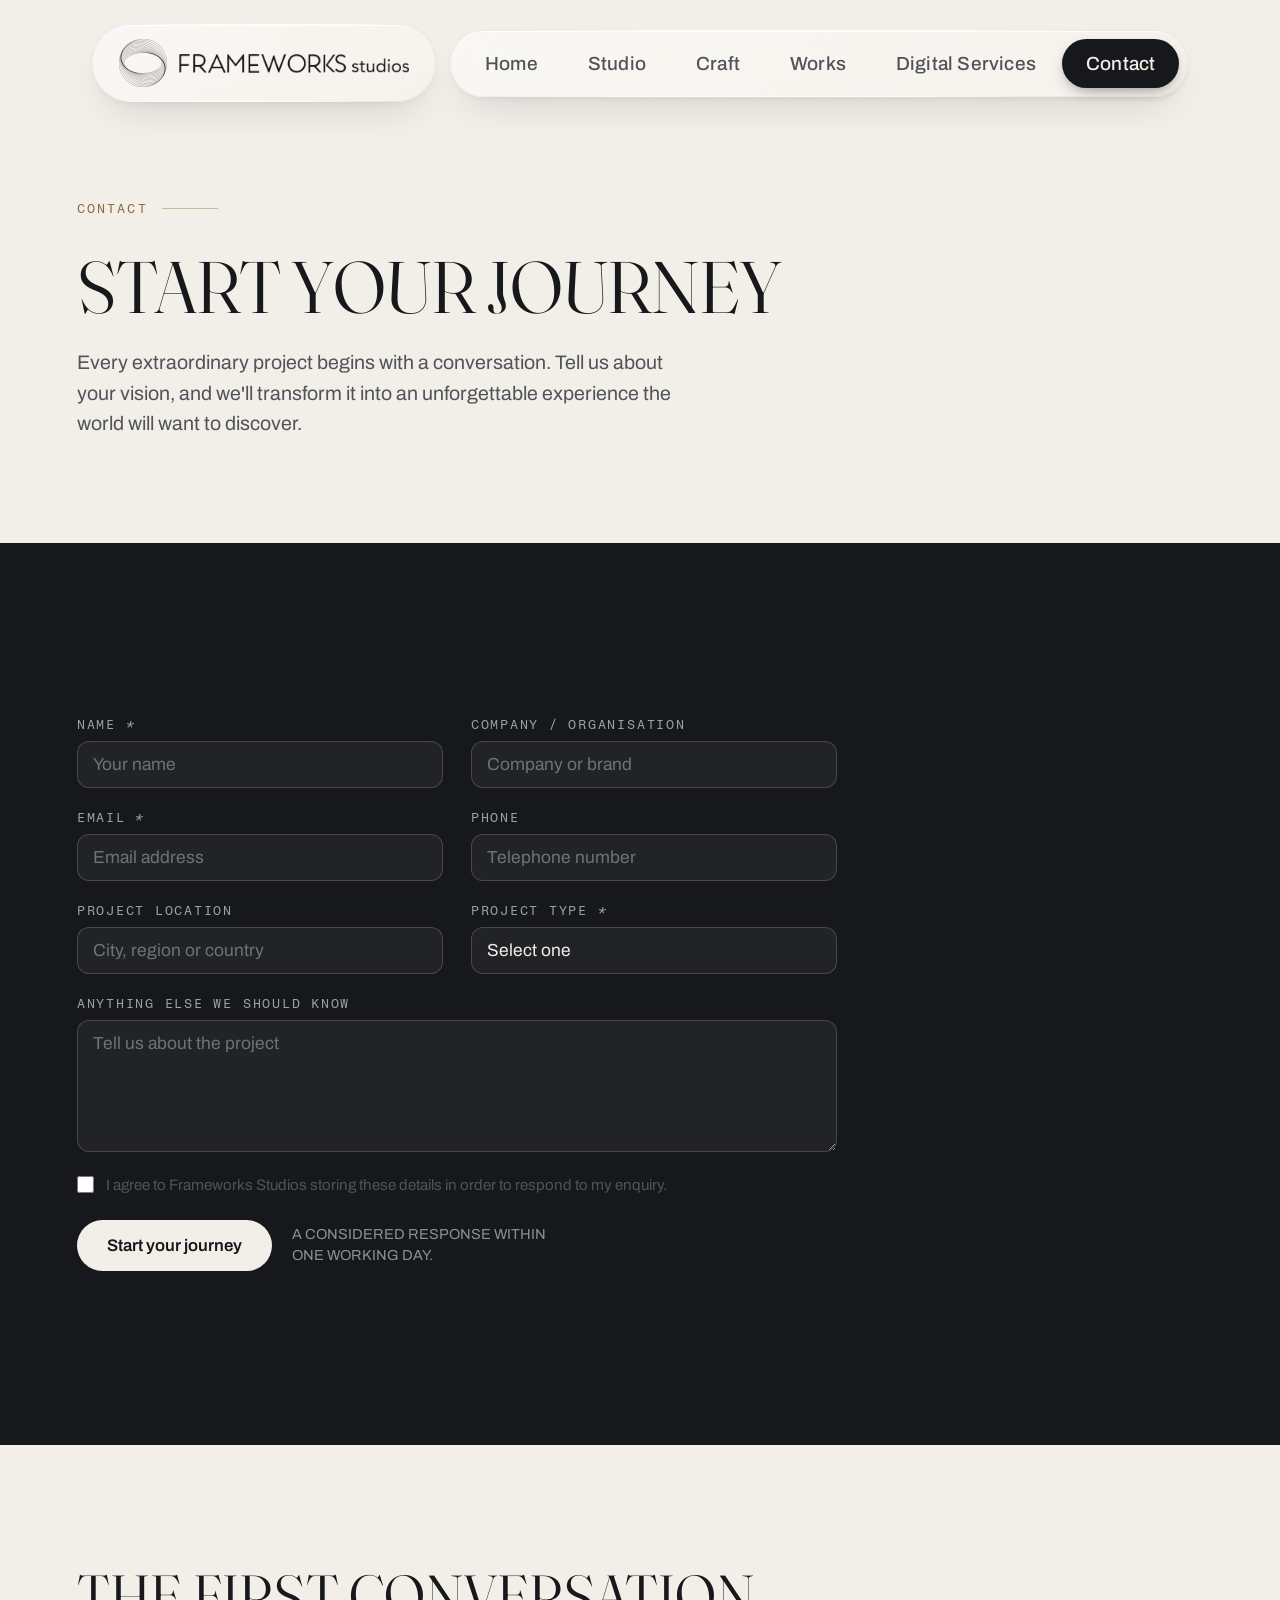
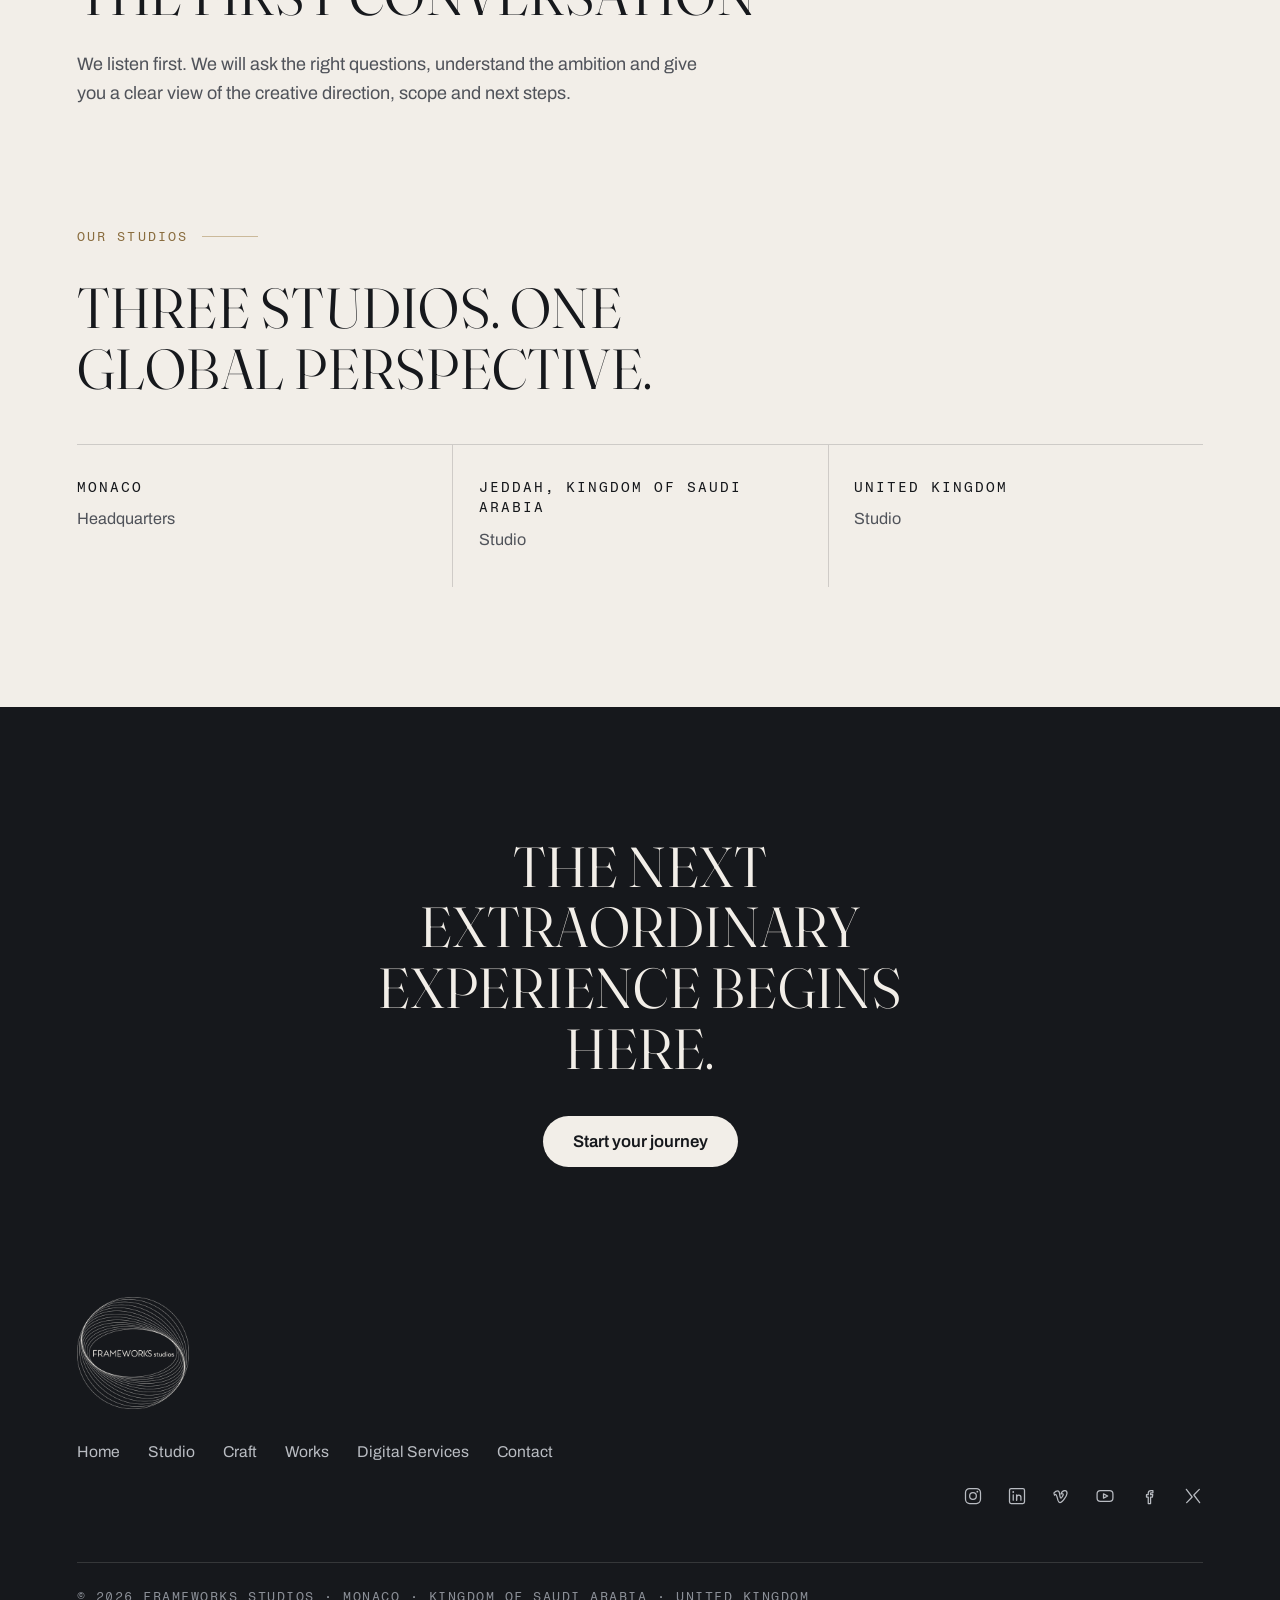
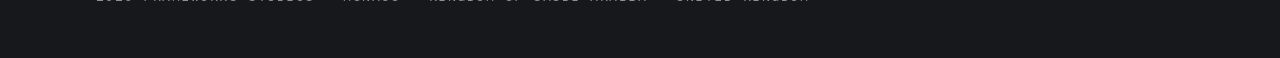
==== commit 33f56725: "favicon update" ====
--- a/contact.html
+++ b/contact.html
@@ -14,8 +14,18 @@
 <meta charset="UTF-8" />
 <meta name="viewport" content="width=device-width, initial-scale=1.0" />
 <meta name="theme-color" content="#F2EEE8" />
-<link rel="icon" href="/assets/brand/favicon-48.png" sizes="48x48" />
-<link rel="apple-touch-icon" href="/assets/brand/apple-touch-icon.png" />
+<link rel="icon" href="/assets/brand/favicon.ico?v=2" sizes="16x16 32x32 48x48" />
+<link rel="icon" href="/assets/brand/favicon-32.png?v=2" type="image/png" sizes="32x32" />
+<link rel="icon" href="/assets/brand/favicon-48.png?v=2" type="image/png" sizes="48x48" />
+<link rel="icon" href="/assets/brand/icon-192.png?v=2" type="image/png" sizes="192x192" />
+<link rel="apple-touch-icon" href="/assets/brand/apple-touch-icon.png?v=2" />
+<meta property="og:image" content="https://frameworks-studios.com/assets/brand/og-cover.jpg" />
+<meta property="og:image:type" content="image/jpeg" />
+<meta property="og:image:width" content="1200" />
+<meta property="og:image:height" content="630" />
+<meta property="og:image:alt" content="Frameworks Studios" />
+<meta property="og:site_name" content="Frameworks Studios" />
+<meta name="twitter:image" content="https://frameworks-studios.com/assets/brand/og-cover.jpg" />
 <link rel="preconnect" href="https://fonts.googleapis.com">
 <link rel="preconnect" href="https://fonts.gstatic.com" crossorigin>
 <link href="https://fonts.googleapis.com/css2?family=Fraunces:ital,opsz,wght@0,9..144,300;0,9..144,400;0,9..144,500;1,9..144,300;1,9..144,400&family=Archivo:wdth,wght@62..125,300;62..125,400;62..125,500;62..125,600&family=Fragment+Mono:ital@0;1&display=swap" rel="stylesheet">
--- a/assets/site.css
+++ b/assets/site.css
@@ -61,7 +61,7 @@
 .nav-wrap{
   position:fixed; top:24px; left:0; right:0; z-index:50;
   display:flex; justify-content:center; align-items:center; gap:14px;
-  padding:0 20px;
+  padding:0 max(20px, env(safe-area-inset-right)) 0 max(20px, env(safe-area-inset-left));
   transition:top .4s var(--ease);
 }
 /* The supplied artwork sets the wordmark inside the ring, where it is unreadable
@@ -69,24 +69,25 @@
    both cut from that same artwork by tools/build-logo.py, never retypeset. */
 .brandmark{
   display:flex; align-items:center; gap:12px;
-  padding:11px 21px; border-radius:var(--radius-pill);
+  padding:14px 26px; border-radius:var(--radius-pill);
   color:var(--ink); text-decoration:none;
+  flex:0 1 auto; min-width:0;      /* on a phone the lockup yields, the toggle does not */
   transition:padding .4s var(--ease), gap .4s var(--ease);
 }
-.brandmark .mark{height:39px; transition:height .4s var(--ease)}
-.brandmark .wordmark{height:15px; transition:height .4s var(--ease)}
+.brandmark .mark{height:48px; transition:height .4s var(--ease)}
+.brandmark .wordmark{height:19px; transition:height .4s var(--ease)}
 .brandmark img{width:auto; display:block}
 .island{
   display:flex; align-items:center; gap:2px;
   border-radius:var(--radius-pill);
-  padding:6px;
+  padding:8px;
   transition:padding .4s var(--ease);
 }
 .island a{
-  font-size:16.2px; font-weight:500; letter-spacing:.01em;
+  font-size:19px; font-weight:500; letter-spacing:.01em;
   color:var(--ink-soft); text-decoration:none;
-  padding:11px 20px; border-radius:var(--radius-pill);
-  max-width:200px; overflow:hidden;   /* fits "Digital Services" — see the collapse below */
+  padding:14px 24px; border-radius:var(--radius-pill);
+  max-width:240px; overflow:hidden;   /* fits "Digital Services" — see the collapse below */
   transition:color .25s var(--ease), background .25s var(--ease),
              padding .55s var(--ease-io), font-size .55s var(--ease-io),
              max-width .55s var(--ease-io), opacity .35s var(--ease-io);
@@ -101,7 +102,7 @@
   pointer-events:none;
 }
 .island-mini .rec-dot{flex:0 0 auto}
-.island-mini img{height:19px; width:auto; display:block}
+.island-mini img{height:24px; width:auto; display:block}
 .island a:hover{color:var(--ink)}
 .island a:focus-visible, .cta:focus-visible, .btn-solid:focus-visible,
 .brandmark:focus-visible, .nav-toggle:focus-visible, .more-link:focus-visible{
@@ -115,8 +116,8 @@
 }
 .cta{
   border-radius:var(--radius-pill);
-  padding:15px 24px;
-  font-size:16.2px; font-weight:600; color:var(--ink);
+  padding:18px 28px;
+  font-size:19px; font-weight:600; color:var(--ink);
   text-decoration:none; white-space:nowrap;
   transition:transform .25s var(--ease), padding .4s var(--ease), font-size .4s var(--ease);
 }
@@ -133,12 +134,12 @@
              inset 0 1px 0 rgba(255,255,255,0.95);
 }
 .nav-wrap.scrolled .glass::before{opacity:.9}
-.nav-wrap.scrolled .island{padding:2px}
-.nav-wrap.scrolled .island a{padding:6px 12px; font-size:13.9px}
-.nav-wrap.scrolled .cta{padding:9px 15px; font-size:13.9px}
-.nav-wrap.scrolled .brandmark{padding:7px 15px; gap:10px}
-.nav-wrap.scrolled .brandmark .mark{height:30px}
-.nav-wrap.scrolled .brandmark .wordmark{height:11.5px}
+.nav-wrap.scrolled .island{padding:4px}
+.nav-wrap.scrolled .island a{padding:9px 16px; font-size:16.4px}
+.nav-wrap.scrolled .cta{padding:12px 19px; font-size:16.4px}
+.nav-wrap.scrolled .brandmark{padding:9px 18px; gap:10px}
+.nav-wrap.scrolled .brandmark .mark{height:37px}
+.nav-wrap.scrolled .brandmark .wordmark{height:14.5px}
 
 /* Collapsed: the island shortens to a tiny ring pill; hovering (or tabbing into
    it) eases it back open. Hover-capable devices only. */
@@ -147,7 +148,7 @@
     max-width:0; padding:5px 0; opacity:0;
   }
   .nav-wrap.scrolled .island:not(:hover):not(:focus-within) .island-mini{
-    max-width:66px; opacity:1; padding:6px 15px;
+    max-width:80px; opacity:1; padding:7px 17px;
   }
 }
 
@@ -171,7 +172,7 @@
 /* ---------- Mobile menu ---------- */
 .nav-toggle{
   display:none; align-items:center; justify-content:center;
-  width:50px; height:50px; padding:0; border:0; cursor:pointer;
+  width:58px; height:58px; flex:0 0 auto; padding:0; border:0; cursor:pointer;
   border-radius:var(--radius-pill); color:var(--ink);
   transition:width .4s var(--ease), height .4s var(--ease);
 }
@@ -188,14 +189,15 @@
 .nav-toggle[aria-expanded="true"] i{background:transparent}
 .nav-toggle[aria-expanded="true"] i::before{transform:rotate(45deg)}
 .nav-toggle[aria-expanded="true"] i::after{transform:rotate(-45deg)}
-.nav-wrap.scrolled .nav-toggle{width:38px; height:38px}
+.nav-wrap.scrolled .nav-toggle{width:46px; height:46px}
 
 .mobile-menu{
   position:fixed; inset:0; z-index:45;
+  height:100%;
   background:linear-gradient(180deg, rgba(242,238,232,.97), rgba(231,225,216,.99));
   -webkit-backdrop-filter:blur(22px); backdrop-filter:blur(22px);
-  padding:118px var(--pad-x) 48px;
-  overflow-y:auto; overscroll-behavior:contain;
+  padding:118px var(--pad-x) calc(48px + env(safe-area-inset-bottom));
+  overflow-y:auto; overscroll-behavior:contain; -webkit-overflow-scrolling:touch;
   display:flex; flex-direction:column; gap:6px;
 }
 .mobile-menu[hidden]{display:none}
@@ -219,6 +221,9 @@
   position:sticky; top:0; height:100vh; overflow:hidden;
   display:flex; align-items:flex-end;
 }
+/* svh, not vh: on a phone 100vh is the tall viewport behind the URL bar, so the
+   foot of the hero — the buttons and the trusted-by island — sat under it. */
+@supports (height:100svh){ .stage{height:100svh} }
 .stage{background:var(--ivory)}
 .stage video, .stage .poster{
   position:absolute; inset:0; width:100%; height:100%;
@@ -236,16 +241,16 @@
 /* ---------- HOME ONLY · hero copy (h1 / .hero-sub / .btn-solid are shared) ---------- */
 .hero-copy{
   position:relative; z-index:5;
-  padding:0 var(--pad-x) 9vh;
-  max-width:min(760px, 100%); min-width:0;   /* it is a flex item: let it shrink on phones */
+  padding:0 var(--pad-x) 10vh;
+  max-width:min(880px, 100%); min-width:0;   /* it is a flex item: let it shrink on phones */
   will-change:opacity, transform;
 }
 .spec-eyebrow{
   display:inline-flex; align-items:center; gap:10px;
-  font-family:"Fragment Mono",monospace; font-size:13.3px; letter-spacing:.14em;
+  font-family:"Fragment Mono",monospace; font-size:14.4px; letter-spacing:.14em;
   color:var(--ink-soft);
-  padding:8px 14px; border-radius:var(--radius-pill);
-  margin-bottom:22px;
+  padding:9px 16px; border-radius:var(--radius-pill);
+  margin-bottom:24px;
 }
 .rec-dot{width:7px;height:7px;border-radius:50%;background:var(--carmine);
   animation:rec 1.6s ease-in-out infinite}
@@ -257,12 +262,14 @@
   font-size:clamp(46.2px, 6.7vw, 96.6px);
   line-height:1.02; letter-spacing:-0.015em;
 }
+/* the home hero carries the largest type on the site */
+.hero-copy h1{font-size:clamp(50px, min(8.2vw, 12.4vh), 122px); line-height:1.0}
 h1 em, h2 em{font-style:italic; font-weight:300}
 .hero-sub{
-  margin-top:20px; max-width:48ch;
-  font-size:18px; line-height:1.55; color:var(--ink-soft); font-weight:400;
-}
-.hero-actions{display:flex; gap:14px; margin-top:30px; flex-wrap:wrap}
+  margin-top:24px; max-width:48ch;
+  font-size:21px; line-height:1.5; color:var(--ink-soft); font-weight:400;
+}
+.hero-actions{display:flex; gap:14px; margin-top:34px; flex-wrap:wrap}
 .btn-solid{
   background:var(--ink); color:var(--ivory);
   border-radius:var(--radius-pill); padding:15px 26px;
@@ -431,19 +438,61 @@
    top margin against it. */
 #sectors > h2{max-width:22ch; margin-bottom:14px}
 
-/* Sectors — a full panorama of luxury, one heading per bearing */
+/* The proof figures close the studio section rather than opening one of their
+   own, so they need clear air above them — the original Results band sat
+   straight under an eyebrow and needed none. */
+#studio .stats{margin-top:64px}
+
+/* Sectors — a full panorama of luxury, one heading per bearing.
+   Every row is interactive: on the home page an anchor into /works, on /works a
+   button that opens the tour viewer. Both are reset to the same grid here so
+   the two lists stay identical to look at. */
 .sector-list{margin-top:10px; border-top:1px solid var(--ivory-deep)}
 .sector-row{
   display:grid; grid-template-columns:110px 1fr auto; gap:24px; align-items:baseline;
   padding:26px 8px; border-bottom:1px solid var(--ivory-deep);
   transition:background .3s var(--ease), padding-left .3s var(--ease);
+  width:100%; text-align:left; text-decoration:none;
+  font:inherit; color:inherit; background:none; border-left:0; border-right:0; border-top:0;
+  cursor:pointer; -webkit-appearance:none; appearance:none;
 }
 .sector-row:hover{background:rgba(231,225,216,.55); padding-left:16px}
+.sector-row:focus-visible{outline:2px solid var(--brass-deep); outline-offset:-2px}
 .sector-deg{font-family:"Fragment Mono",monospace; font-size:13.9px; letter-spacing:.1em; color:var(--ink-soft);
   transition:color .3s}
 .sector-row:hover .sector-deg{color:var(--brass-deep)}
 .sector-name{font-family:"Fraunces",serif; font-weight:400; font-size:clamp(23.5px, 2.8vw, 34.2px); letter-spacing:-.01em}
 .sector-note{font-size:15.1px; color:var(--ink-soft); text-align:right; max-width:34ch}
+
+/* /works rows carry a fourth cell — the tour count and an arrow that steps out
+   on hover. The column is fixed so the counts line up down the list. */
+.sector-row.has-cue{grid-template-columns:110px 1fr auto 116px}
+.sector-cue{
+  display:flex; align-items:baseline; justify-content:flex-end; gap:10px;
+  font-family:"Fragment Mono",monospace; font-size:13.2px; letter-spacing:.1em;
+  color:var(--ink-soft); text-transform:uppercase; white-space:nowrap;
+  transition:color .3s var(--ease);
+}
+.sector-row:hover .sector-cue{color:var(--brass-deep)}
+/* the arrow: a rule with a head, drawn rather than typed so it keeps its weight */
+.sector-cue i{
+  position:relative; display:inline-block; width:20px; height:1.5px; flex:0 0 auto;
+  background:currentColor; transform:translateX(0); transition:transform .3s var(--ease);
+}
+.sector-cue i::after{
+  content:""; position:absolute; right:0; top:50%; width:7px; height:7px;
+  border-top:1.5px solid currentColor; border-right:1.5px solid currentColor;
+  transform:translateY(-50%) rotate(45deg); transform-origin:100% 50%;
+}
+.sector-row:hover .sector-cue i{transform:translateX(6px)}
+
+/* The per-sector tour lists are the no-JavaScript fallback. Once site.js has
+   built the viewer it marks the list enhanced and these fold away. */
+.sector-tours{list-style:none; padding:4px 8px 26px 134px; border-bottom:1px solid var(--ivory-deep)}
+.sector-tours li + li{margin-top:8px}
+.sector-tours a{font-size:16.2px; color:var(--ink-soft); text-decoration:none; border-bottom:1px solid var(--ivory-deep)}
+.sector-tours a:hover{color:var(--ink); border-bottom-color:var(--brass)}
+.sector-list[data-enhanced] .sector-tours{display:none}
 
 /* Craft */
 .craft-grid{display:grid; grid-template-columns:6fr 5fr; gap:64px; align-items:start}
@@ -570,7 +619,7 @@
 .client:hover .client-name{color:var(--ink); opacity:1}
 
 /* ---------- Interior page furniture ---------- */
-.page-head{padding:186px var(--pad-x) 0}
+.page-head{padding:200px var(--pad-x) 0}
 /* smaller than the home hero: interior headings sit above copy, not a film */
 .page-head h1{max-width:17ch; font-size:clamp(42px, 5.7vw, 79.8px)}
 .page-head .body-copy{margin-top:26px}
@@ -666,11 +715,12 @@
 .reveal{opacity:0; transform:translateY(14px); transition:opacity .7s var(--ease), transform .7s var(--ease)}
 .reveal.in{opacity:1; transform:none}
 
-@media (max-width:1080px){
+@media (max-width:1180px){
   /* the six labels stop fitting beside the lockup before the layout does */
-  .island a{padding:8px 12px; font-size:15.1px}
-  .nav-wrap.scrolled .island a{padding:6px 10px; font-size:14.5px}
-  .brandmark .wordmark{height:12px}
+  .island a{padding:10px 14px; font-size:17px}
+  .nav-wrap.scrolled .island a{padding:8px 12px; font-size:15.6px}
+  .brandmark .mark{height:42px}
+  .brandmark .wordmark{height:16px}
 }
 @media (max-width:960px){
   .studio-grid, .craft-grid{grid-template-columns:1fr; gap:36px}
@@ -678,6 +728,9 @@
   .stats{grid-template-columns:repeat(2,1fr)}
   .sector-note{display:none}
   .sector-row{grid-template-columns:84px 1fr}
+  .sector-row.has-cue{grid-template-columns:84px 1fr auto}
+  .sector-cue i{display:none}
+  .sector-tours{padding-left:84px}
 }
 @media (max-width:900px){
   /* Below this the inline links become the drawer. Every item stays reachable —
@@ -688,6 +741,8 @@
 }
 @media (max-width:820px){
   .vf-tr{display:none}
+  .hero-copy{padding-bottom:10vh}
+  .hero-sub{font-size:19px}
   .transport{display:none}
   section.band{padding:88px var(--pad-x)}
   .pillar-grid{grid-template-columns:1fr; gap:22px}
@@ -698,7 +753,7 @@
 }
 @media (max-width:700px){
   .form-grid{grid-template-columns:1fr}
-  .page-head{padding-top:150px}
+  .page-head{padding-top:162px}
   .footer-bar{font-size:11.4px}
 }
 @media (prefers-reduced-motion: reduce){
@@ -1247,3 +1302,179 @@
 @media (max-width:700px){
   .footer-social{justify-content:center; margin-top:30px}
 }
+
+
+/* =========================================================================
+   Phone and tablet
+   -------------------------------------------------------------------------
+   Everything below this line only narrows or restacks what is already
+   defined above — no new components, no new tokens. The breakpoints already
+   in use are kept (1180 / 960 / 900 / 820 / 700 / 640); this section adds
+   400px, where the nav lockup takes its last step down; 600px, where the
+   sector rows and the bands restack; and orientation, because the pinned
+   showreel is letterboxed in portrait and the hero copy landed on top of it.
+   ========================================================================= */
+
+/* ---------- Nav lockup on a phone ----------
+   The brandmark is 344px wide at its authored size. On a 375px screen that
+   left the toggle no room and flex pushed it off the right edge entirely —
+   the drawer was unreachable. It steps down twice on the way to 360px. */
+@media (max-width:700px){
+  .nav-wrap{top:16px; gap:10px}
+  .nav-wrap.scrolled{top:8px}
+  .brandmark{padding:11px 18px; gap:10px}
+  .brandmark .mark{height:38px}
+  .brandmark .wordmark{height:15px}
+  .nav-wrap.scrolled .brandmark{padding:9px 15px; gap:9px}
+  .nav-wrap.scrolled .brandmark .mark{height:33px}
+  .nav-wrap.scrolled .brandmark .wordmark{height:13px}
+  .nav-toggle{width:52px; height:52px}
+  .nav-wrap.scrolled .nav-toggle{width:46px; height:46px}
+  .mobile-menu{padding-top:100px}
+}
+@media (max-width:400px){
+  .brandmark{padding:10px 14px; gap:8px}
+  .brandmark .mark{height:34px}
+  .brandmark .wordmark{height:13.5px}
+  .nav-toggle{width:48px; height:48px}
+  .nav-toggle i, .nav-toggle i::before, .nav-toggle i::after{width:16px}
+}
+
+/* ---------- HOME ONLY · the pinned showreel in portrait ----------
+   The film is object-fit:contain, so on a portrait screen it collapses to a
+   band across the middle of the viewport and the hero copy — which is bottom
+   aligned — was set straight over the subject's face. Lifting the film into
+   the upper third clears a full-width plate underneath it for the copy and
+   for the scroll captions, without cropping a single frame. */
+/* Any portrait viewport, phone through iPad Pro: lift the film, move the
+   captions onto the plate it leaves behind. */
+@media (max-aspect-ratio:1/1){
+  .stage video, .stage .poster{object-position:center 20%}
+
+  .cap{
+    top:auto !important; bottom:14vh;
+    left:var(--pad-x); right:var(--pad-x);
+    max-width:none; text-align:left;
+  }
+  .cap-r{text-align:left}
+  .cap-r .cap-kicker{flex-direction:row}
+  .tcap{top:auto; bottom:16vh; max-width:calc(100vw - 2 * var(--pad-x))}
+}
+@media (max-aspect-ratio:1/1) and (max-width:900px){
+  /* the track is measured in viewport heights, so a phone was scrolling ~14
+     screens of film before reaching the first section. Same pan, less thumb. */
+  .scrub-track{height:700vh}
+
+  .hero-copy{padding-bottom:calc(4vh + env(safe-area-inset-bottom))}
+  .hero-copy h1{font-size:clamp(38px, 10.4vw, 62px); line-height:1.04}
+  .spec-eyebrow{font-size:12.2px; letter-spacing:.1em; padding:7px 13px; margin-bottom:16px}
+  .hero-sub{margin-top:16px; font-size:17.4px; line-height:1.45}
+  .hero-actions{margin-top:22px; gap:10px}
+  .btn-solid, .hero-actions .cta{padding:14px 22px; font-size:16.2px}
+
+  .cap-line{font-size:clamp(24px, 6.6vw, 34px)}
+  .t-main{white-space:normal; letter-spacing:.18em}
+}
+
+/* The viewfinder readouts are pinned bottom-right, which in portrait is exactly
+   where the stacked hero copy and its trusted-by island now sit — the two were
+   printed over each other. The film's own pan readout is a flourish; the client
+   marks are the proof. In portrait the flourish goes. */
+@media (max-aspect-ratio:1/1) and (max-width:900px){
+  .vf-bl{display:none}
+  .spec-eyebrow{font-size:11.6px; letter-spacing:.08em; line-height:1.5}
+}
+/* Landscape on a phone. There is no ivory plate to move the copy onto — the
+   film fills the frame — so the copy earns its own, the same soft wash the
+   /studio and /craft heroes already use, and everything optional steps out. */
+@media (max-height:620px) and (min-aspect-ratio:1/1) and (max-width:1024px){
+  .vf-bl, .hero-trust, .spec-eyebrow{display:none}
+  .hero-copy{padding-bottom:6vh}
+  .hero-copy::before{
+    content:""; position:absolute; z-index:-1; pointer-events:none;
+    top:-40vh; bottom:-12vh; left:0; right:-16vw;
+    background:linear-gradient(90deg,
+      var(--ivory) 0%, rgba(242,238,232,.94) 44%, rgba(242,238,232,0) 100%);
+  }
+  .hero-copy h1{font-size:clamp(32px, 5.6vw, 46px)}
+  .hero-sub{margin-top:12px; font-size:16px; max-width:38ch}
+  .hero-actions{margin-top:18px; gap:10px}
+  .btn-solid, .hero-actions .cta{padding:12px 20px; font-size:15.4px}
+}
+
+/* ---------- Sector rows ----------
+   110px / name / count reads as three columns of air on a phone, and the
+   sector names hyphenated across three lines. Below 600px the bearing and the
+   tour count share one small line and the name gets the full width. */
+@media (max-width:600px){
+  .sector-row, .sector-row.has-cue{
+    grid-template-columns:1fr auto;
+    grid-template-areas:"deg cue" "name name";
+    gap:6px 16px; align-items:center; padding:20px 4px;
+  }
+  .sector-deg{grid-area:deg}
+  .sector-cue{grid-area:cue; justify-content:flex-end}
+  .sector-name{grid-area:name; font-size:clamp(25px, 7.4vw, 31px); line-height:1.12}
+  .sector-row:hover{padding-left:4px}
+  .sector-tours{padding-left:4px}
+}
+
+/* ---------- Bands, headings and forms ---------- */
+@media (max-width:600px){
+  section.band{padding:68px var(--pad-x)}
+  section.band.trusted{padding-top:56px; padding-bottom:56px}
+  .contact{padding:84px var(--pad-x)}
+  .page-head{padding-top:140px}
+  .page-head + .contact{margin-top:72px}
+  .page-head h1{font-size:clamp(36px, 10.4vw, 56px)}
+  h2{font-size:clamp(30px, 8.6vw, 44px)}
+  .page-lede, .body-copy{font-size:17.2px}
+  .eyebrow{margin-bottom:24px; font-size:12.2px; letter-spacing:.13em}
+  .eyebrow::after{flex:0 1 56px}          /* the rule yields rather than pushing the label */
+  .stats{grid-template-columns:1fr 1fr; gap:24px}
+  .office-list{gap:12px 28px}
+  .teaser-head{gap:14px}
+
+  /* one field per row, and the actions read as one block */
+  .form-grid{gap:18px}
+  .form-actions{flex-direction:column; align-items:stretch; gap:14px}
+  .form-actions .btn-ivory{width:100%; text-align:center}
+  .form-note, .submit-note{max-width:none}
+  .contact-details{gap:14px 28px; margin-top:36px}
+
+  .footer-nav{gap:10px 22px}
+  .footer-bar{flex-direction:column; gap:8px}
+  .footer-member-marks img{height:30px}
+}
+
+/* iOS zooms the page in when a focused field is set below 16px. Every field on
+   the site is 17.4px already; this keeps that true if a scale is ever nudged. */
+@media (max-width:820px){
+  .f input, .f select, .f textarea,
+  .field input, .field select, .field textarea{font-size:max(16px, 17.4px)}
+}
+
+/* ---------- Touch targets ----------
+   Anything a thumb has to hit gets 44px of height. Applied on coarse pointers
+   only, so the desktop rhythm of the inline links is untouched. */
+@media (pointer:coarse){
+  .more-link, .footer-nav a, .contact-details a, .direct-col a, .dh-contact{
+    min-height:44px; display:inline-flex; align-items:center;
+  }
+  .tab{padding-top:22px; padding-bottom:20px}
+  .consent input{width:22px; height:22px; margin-top:0}
+  .mobile-menu a{padding:14px 0}
+  .cal-day{padding:14px 0}
+  .cal-nav{width:44px; height:44px}
+  /* no hover lift on a touch device — it sticks after the tap */
+  .pillar:hover, .method-step:hover, .svc:hover,
+  .chip:hover span, .slot:hover, .cal-day:hover:not(:disabled){transform:none; translate:none}
+  .sector-row:hover{padding-left:8px; background:none}
+}
+
+/* The page never scrolls sideways: a wide child clips rather than adding a
+   horizontal scrollbar. clip, not hidden — hidden on the root would kill the
+   position:sticky the home page's pinned hero depends on. */
+@supports (overflow:clip){
+  body{overflow-x:clip}
+}
--- a/assets/contact.css
+++ b/assets/contact.css
@@ -4,11 +4,15 @@
  * .form-grid component, unchanged; everything here is the surrounding page.
  */
 
-/* The closing button scrolls back to the hero rather than navigating. Scoped
-   to this stylesheet on purpose: site.css sets scroll-behavior:auto globally
-   because the home page's scroll-scrubbed hero fights a smooth scroll. */
-html{scroll-behavior:smooth}
+/* The closing button scrolls back to the hero rather than navigating.
+   On a fine pointer site.js already glides "#…" links through its own eased
+   scroller, and it drives that by calling scrollTo() every frame — so
+   scroll-behavior:smooth there animates each of those frame-sized steps and
+   the whole page crawls. It is only set where that scroller is off. */
 #start{scroll-margin-top:120px}
+@media (hover:none), (pointer:coarse){
+  html{scroll-behavior:smooth}
+}
 @media (prefers-reduced-motion: reduce){
   html{scroll-behavior:auto}
 }
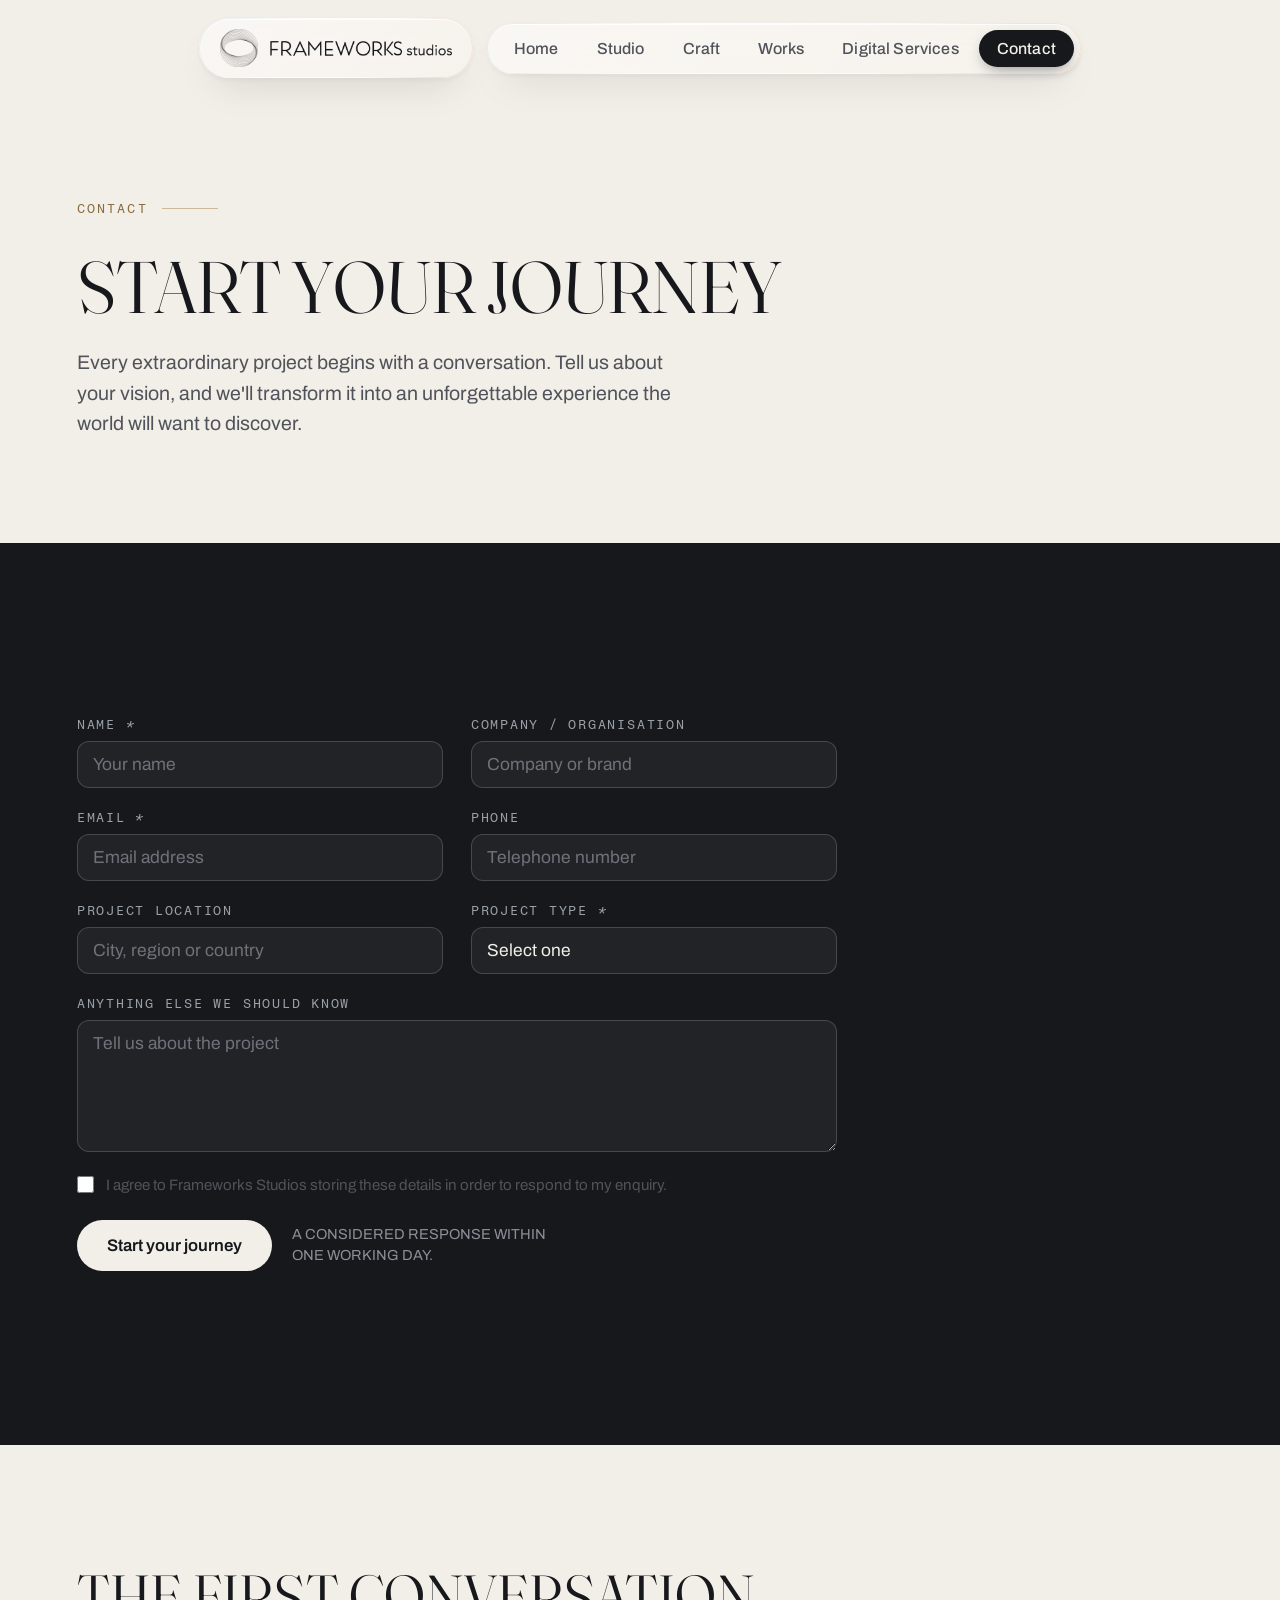
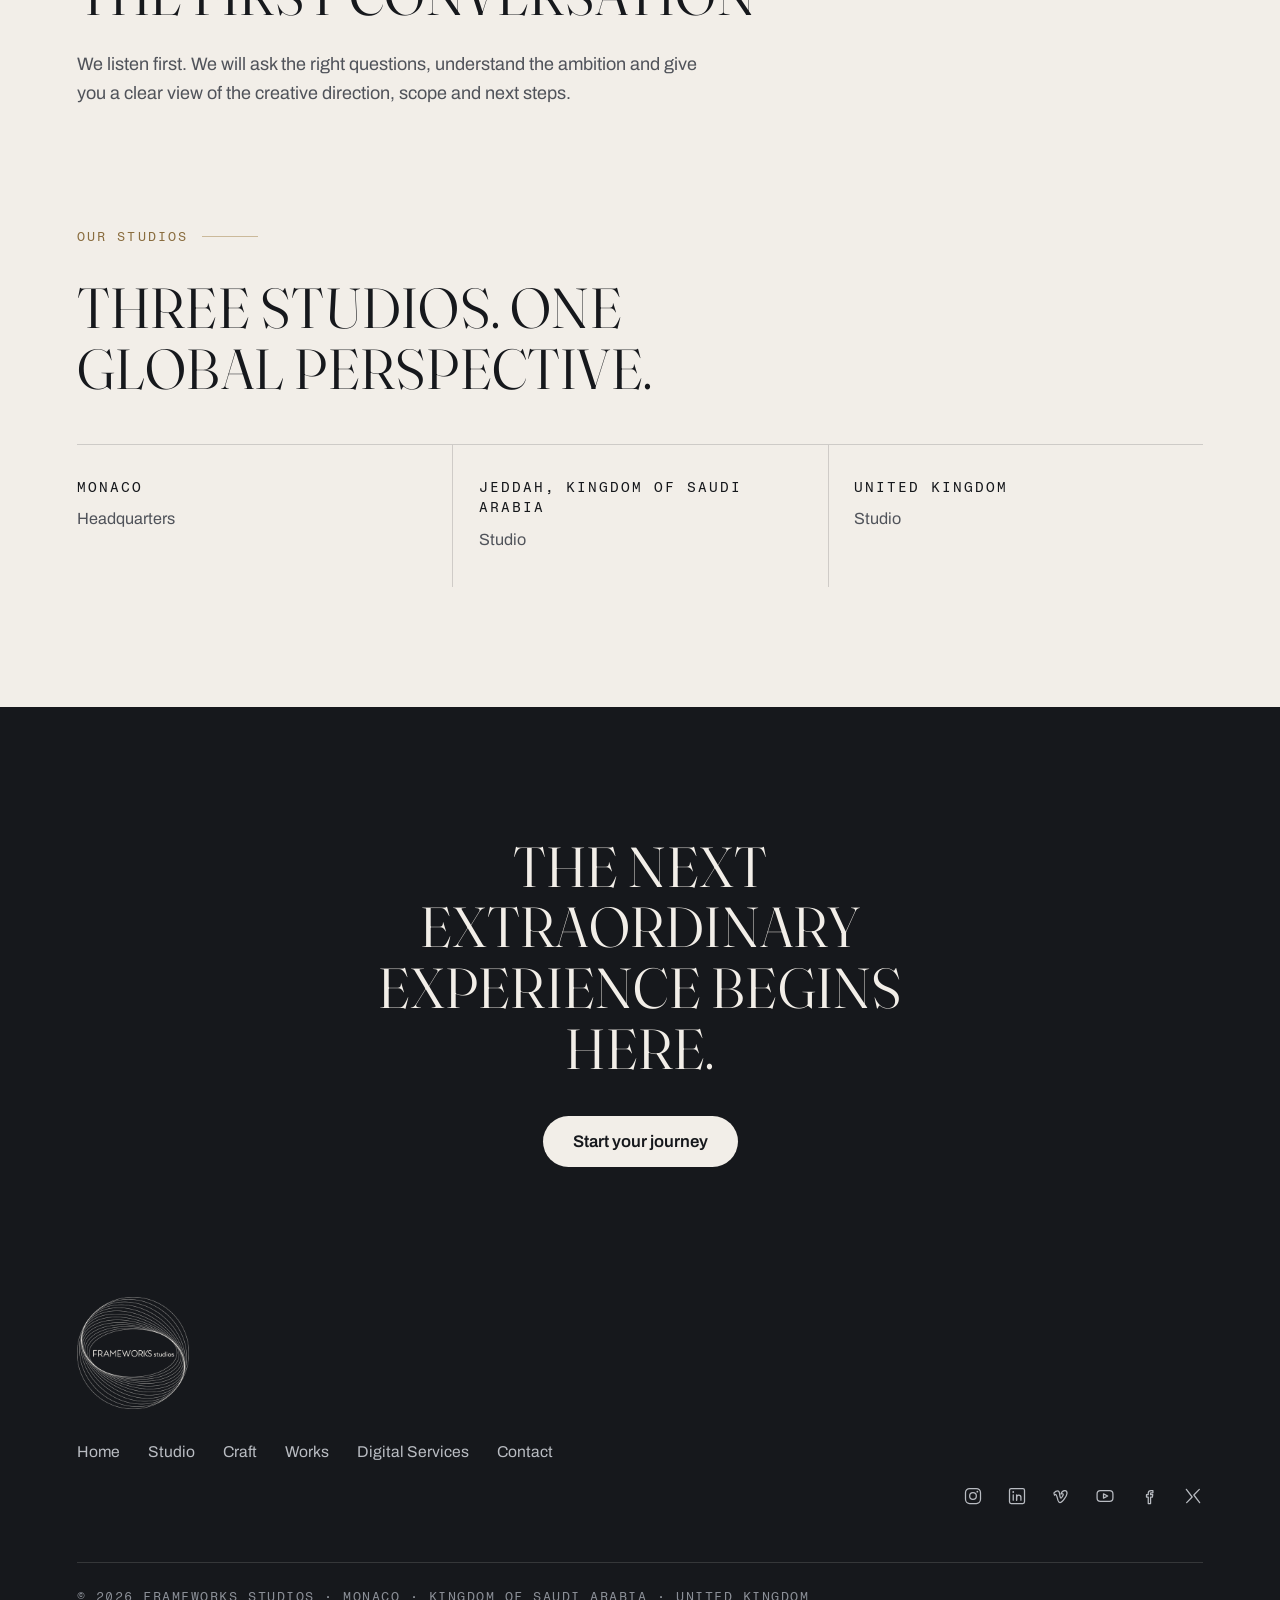
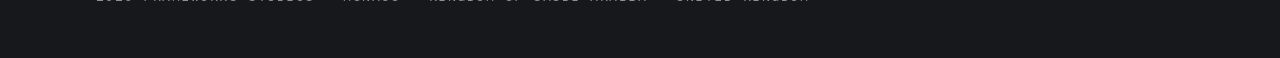
==== commit 59637d76: "sizing changes" ====
--- a/contact.html
+++ b/contact.html
@@ -19,13 +19,13 @@
 <link rel="icon" href="/assets/brand/favicon-48.png?v=2" type="image/png" sizes="48x48" />
 <link rel="icon" href="/assets/brand/icon-192.png?v=2" type="image/png" sizes="192x192" />
 <link rel="apple-touch-icon" href="/assets/brand/apple-touch-icon.png?v=2" />
-<meta property="og:image" content="https://frameworks-studios.com/assets/brand/og-cover.jpg" />
+<meta property="og:image" content="https://frameworksstudio.vercel.app/assets/brand/og-cover.jpg" />
 <meta property="og:image:type" content="image/jpeg" />
 <meta property="og:image:width" content="1200" />
 <meta property="og:image:height" content="630" />
 <meta property="og:image:alt" content="Frameworks Studios" />
 <meta property="og:site_name" content="Frameworks Studios" />
-<meta name="twitter:image" content="https://frameworks-studios.com/assets/brand/og-cover.jpg" />
+<meta name="twitter:image" content="https://frameworksstudio.vercel.app/assets/brand/og-cover.jpg" />
 <link rel="preconnect" href="https://fonts.googleapis.com">
 <link rel="preconnect" href="https://fonts.gstatic.com" crossorigin>
 <link href="https://fonts.googleapis.com/css2?family=Fraunces:ital,opsz,wght@0,9..144,300;0,9..144,400;0,9..144,500;1,9..144,300;1,9..144,400&family=Archivo:wdth,wght@62..125,300;62..125,400;62..125,500;62..125,600&family=Fragment+Mono:ital@0;1&display=swap" rel="stylesheet">
--- a/assets/site.css
+++ b/assets/site.css
@@ -59,7 +59,7 @@
 
 /* ---------- Island nav ---------- */
 .nav-wrap{
-  position:fixed; top:24px; left:0; right:0; z-index:50;
+  position:fixed; top:18px; left:0; right:0; z-index:50;
   display:flex; justify-content:center; align-items:center; gap:14px;
   padding:0 max(20px, env(safe-area-inset-right)) 0 max(20px, env(safe-area-inset-left));
   transition:top .4s var(--ease);
@@ -69,24 +69,24 @@
    both cut from that same artwork by tools/build-logo.py, never retypeset. */
 .brandmark{
   display:flex; align-items:center; gap:12px;
-  padding:14px 26px; border-radius:var(--radius-pill);
+  padding:10px 20px; border-radius:var(--radius-pill);
   color:var(--ink); text-decoration:none;
   flex:0 1 auto; min-width:0;      /* on a phone the lockup yields, the toggle does not */
   transition:padding .4s var(--ease), gap .4s var(--ease);
 }
-.brandmark .mark{height:48px; transition:height .4s var(--ease)}
-.brandmark .wordmark{height:19px; transition:height .4s var(--ease)}
+.brandmark .mark{height:38px; transition:height .4s var(--ease)}
+.brandmark .wordmark{height:15px; transition:height .4s var(--ease)}
 .brandmark img{width:auto; display:block}
 .island{
   display:flex; align-items:center; gap:2px;
   border-radius:var(--radius-pill);
-  padding:8px;
+  padding:6px;
   transition:padding .4s var(--ease);
 }
 .island a{
-  font-size:19px; font-weight:500; letter-spacing:.01em;
+  font-size:16px; font-weight:500; letter-spacing:.01em;
   color:var(--ink-soft); text-decoration:none;
-  padding:14px 24px; border-radius:var(--radius-pill);
+  padding:10px 18px; border-radius:var(--radius-pill);
   max-width:240px; overflow:hidden;   /* fits "Digital Services" — see the collapse below */
   transition:color .25s var(--ease), background .25s var(--ease),
              padding .55s var(--ease-io), font-size .55s var(--ease-io),
@@ -116,15 +116,15 @@
 }
 .cta{
   border-radius:var(--radius-pill);
-  padding:18px 28px;
-  font-size:19px; font-weight:600; color:var(--ink);
+  padding:13px 22px;
+  font-size:16px; font-weight:600; color:var(--ink);
   text-decoration:none; white-space:nowrap;
   transition:transform .25s var(--ease), padding .4s var(--ease), font-size .4s var(--ease);
 }
 .cta:hover{transform:translateY(-1px)}
 
 /* Shrunk state — liquid glass: smaller island, more transparent, deeper blur */
-.nav-wrap.scrolled{top:10px}
+.nav-wrap.scrolled{top:8px}
 .nav-wrap.scrolled .glass{
   background:linear-gradient(135deg, rgba(255,255,255,0.28), rgba(255,255,255,0.09));
   -webkit-backdrop-filter:blur(30px) saturate(1.95);
@@ -135,11 +135,11 @@
 }
 .nav-wrap.scrolled .glass::before{opacity:.9}
 .nav-wrap.scrolled .island{padding:4px}
-.nav-wrap.scrolled .island a{padding:9px 16px; font-size:16.4px}
-.nav-wrap.scrolled .cta{padding:12px 19px; font-size:16.4px}
-.nav-wrap.scrolled .brandmark{padding:9px 18px; gap:10px}
-.nav-wrap.scrolled .brandmark .mark{height:37px}
-.nav-wrap.scrolled .brandmark .wordmark{height:14.5px}
+.nav-wrap.scrolled .island a{padding:7px 13px; font-size:14.5px}
+.nav-wrap.scrolled .cta{padding:10px 16px; font-size:14.5px}
+.nav-wrap.scrolled .brandmark{padding:7px 14px; gap:9px}
+.nav-wrap.scrolled .brandmark .mark{height:30px}
+.nav-wrap.scrolled .brandmark .wordmark{height:12px}
 
 /* Collapsed: the island shortens to a tiny ring pill; hovering (or tabbing into
    it) eases it back open. Hover-capable devices only. */
@@ -172,7 +172,7 @@
 /* ---------- Mobile menu ---------- */
 .nav-toggle{
   display:none; align-items:center; justify-content:center;
-  width:58px; height:58px; flex:0 0 auto; padding:0; border:0; cursor:pointer;
+  width:48px; height:48px; flex:0 0 auto; padding:0; border:0; cursor:pointer;
   border-radius:var(--radius-pill); color:var(--ink);
   transition:width .4s var(--ease), height .4s var(--ease);
 }
@@ -189,7 +189,7 @@
 .nav-toggle[aria-expanded="true"] i{background:transparent}
 .nav-toggle[aria-expanded="true"] i::before{transform:rotate(45deg)}
 .nav-toggle[aria-expanded="true"] i::after{transform:rotate(-45deg)}
-.nav-wrap.scrolled .nav-toggle{width:46px; height:46px}
+.nav-wrap.scrolled .nav-toggle{width:40px; height:40px}
 
 .mobile-menu{
   position:fixed; inset:0; z-index:45;
@@ -717,10 +717,10 @@
 
 @media (max-width:1180px){
   /* the six labels stop fitting beside the lockup before the layout does */
-  .island a{padding:10px 14px; font-size:17px}
-  .nav-wrap.scrolled .island a{padding:8px 12px; font-size:15.6px}
-  .brandmark .mark{height:42px}
-  .brandmark .wordmark{height:16px}
+  .island a{padding:8px 12px; font-size:14.5px}
+  .nav-wrap.scrolled .island a{padding:6px 10px; font-size:13.6px}
+  .brandmark .mark{height:34px}
+  .brandmark .wordmark{height:13px}
 }
 @media (max-width:960px){
   .studio-grid, .craft-grid{grid-template-columns:1fr; gap:36px}
@@ -1320,23 +1320,23 @@
    left the toggle no room and flex pushed it off the right edge entirely —
    the drawer was unreachable. It steps down twice on the way to 360px. */
 @media (max-width:700px){
-  .nav-wrap{top:16px; gap:10px}
-  .nav-wrap.scrolled{top:8px}
-  .brandmark{padding:11px 18px; gap:10px}
-  .brandmark .mark{height:38px}
-  .brandmark .wordmark{height:15px}
-  .nav-wrap.scrolled .brandmark{padding:9px 15px; gap:9px}
-  .nav-wrap.scrolled .brandmark .mark{height:33px}
-  .nav-wrap.scrolled .brandmark .wordmark{height:13px}
-  .nav-toggle{width:52px; height:52px}
-  .nav-wrap.scrolled .nav-toggle{width:46px; height:46px}
-  .mobile-menu{padding-top:100px}
+  .nav-wrap{top:12px; gap:10px}
+  .nav-wrap.scrolled{top:6px}
+  .brandmark{padding:9px 15px; gap:9px}
+  .brandmark .mark{height:31px}
+  .brandmark .wordmark{height:12px}
+  .nav-wrap.scrolled .brandmark{padding:7px 13px; gap:8px}
+  .nav-wrap.scrolled .brandmark .mark{height:27px}
+  .nav-wrap.scrolled .brandmark .wordmark{height:10.5px}
+  .nav-toggle{width:44px; height:44px}
+  .nav-wrap.scrolled .nav-toggle{width:38px; height:38px}
+  .mobile-menu{padding-top:84px}
 }
 @media (max-width:400px){
-  .brandmark{padding:10px 14px; gap:8px}
-  .brandmark .mark{height:34px}
-  .brandmark .wordmark{height:13.5px}
-  .nav-toggle{width:48px; height:48px}
+  .brandmark{padding:8px 12px; gap:7px}
+  .brandmark .mark{height:28px}
+  .brandmark .wordmark{height:11px}
+  .nav-toggle{width:40px; height:40px}
   .nav-toggle i, .nav-toggle i::before, .nav-toggle i::after{width:16px}
 }
 
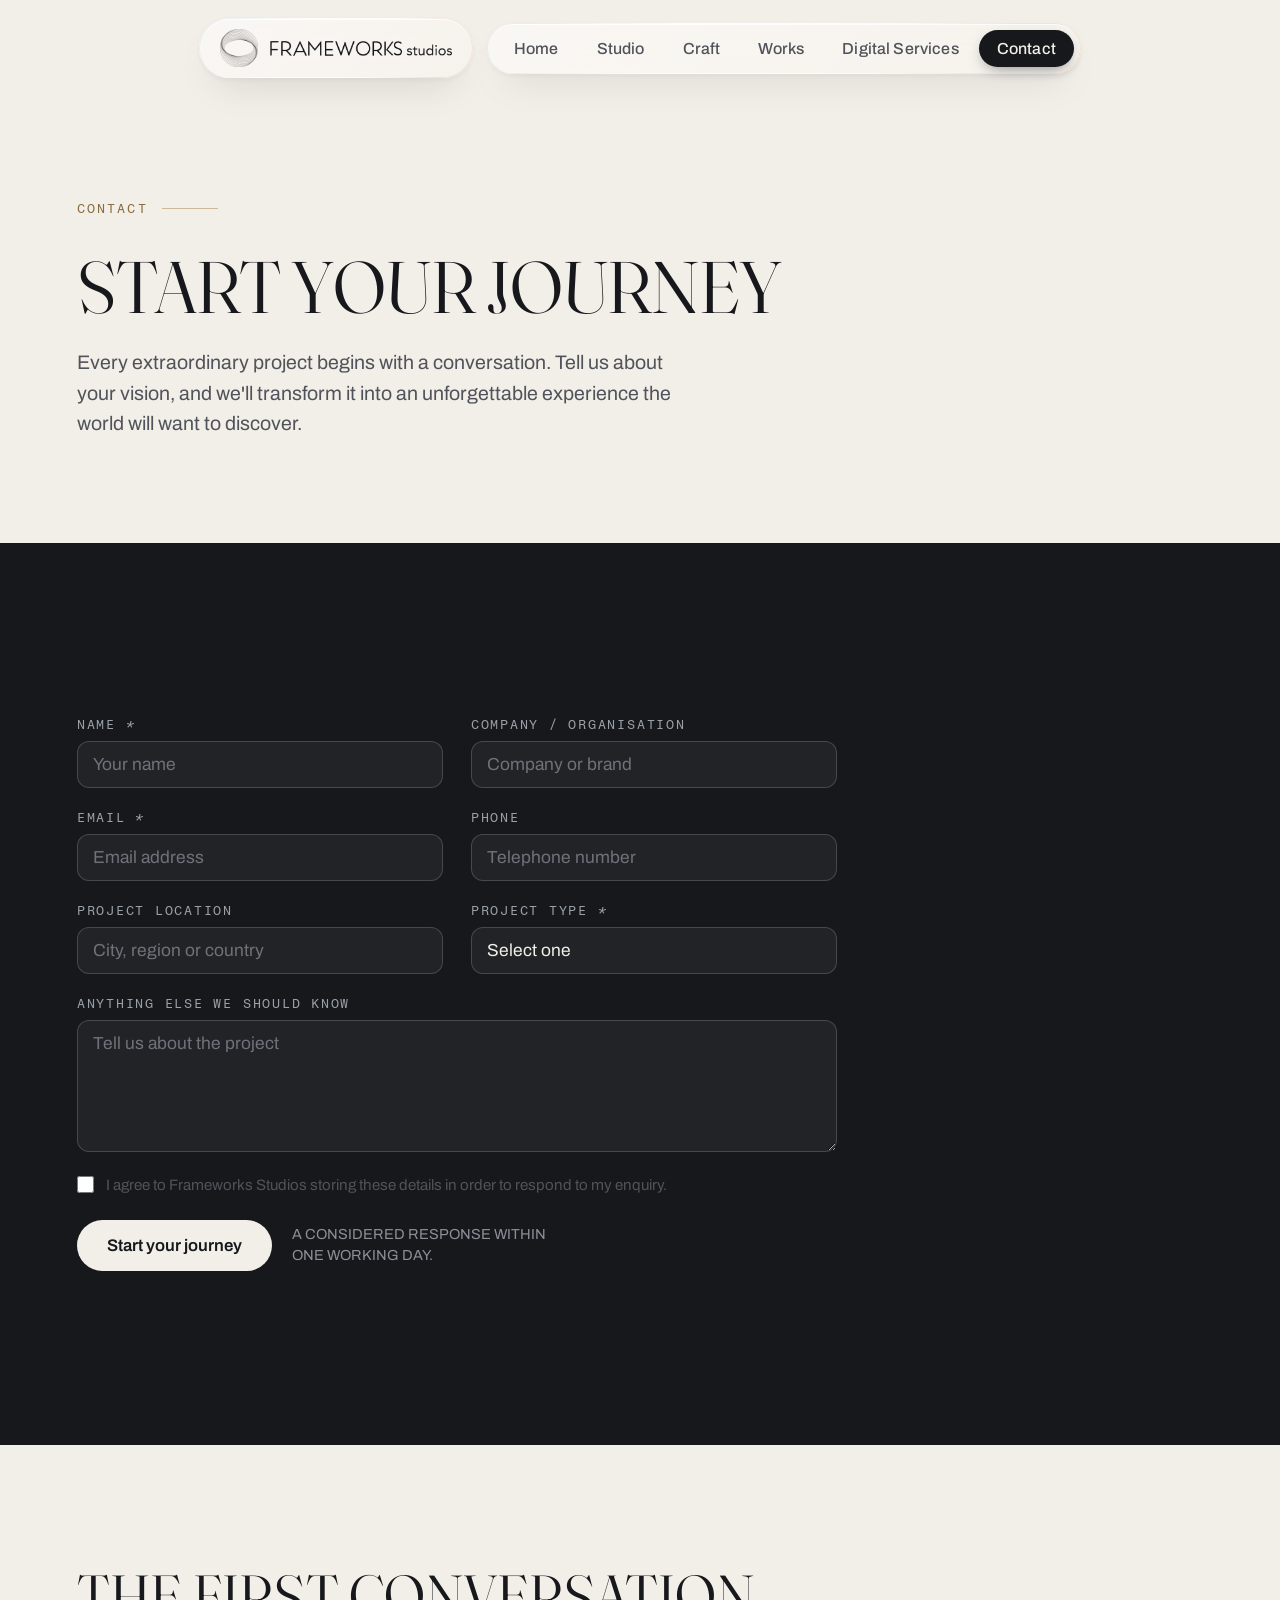
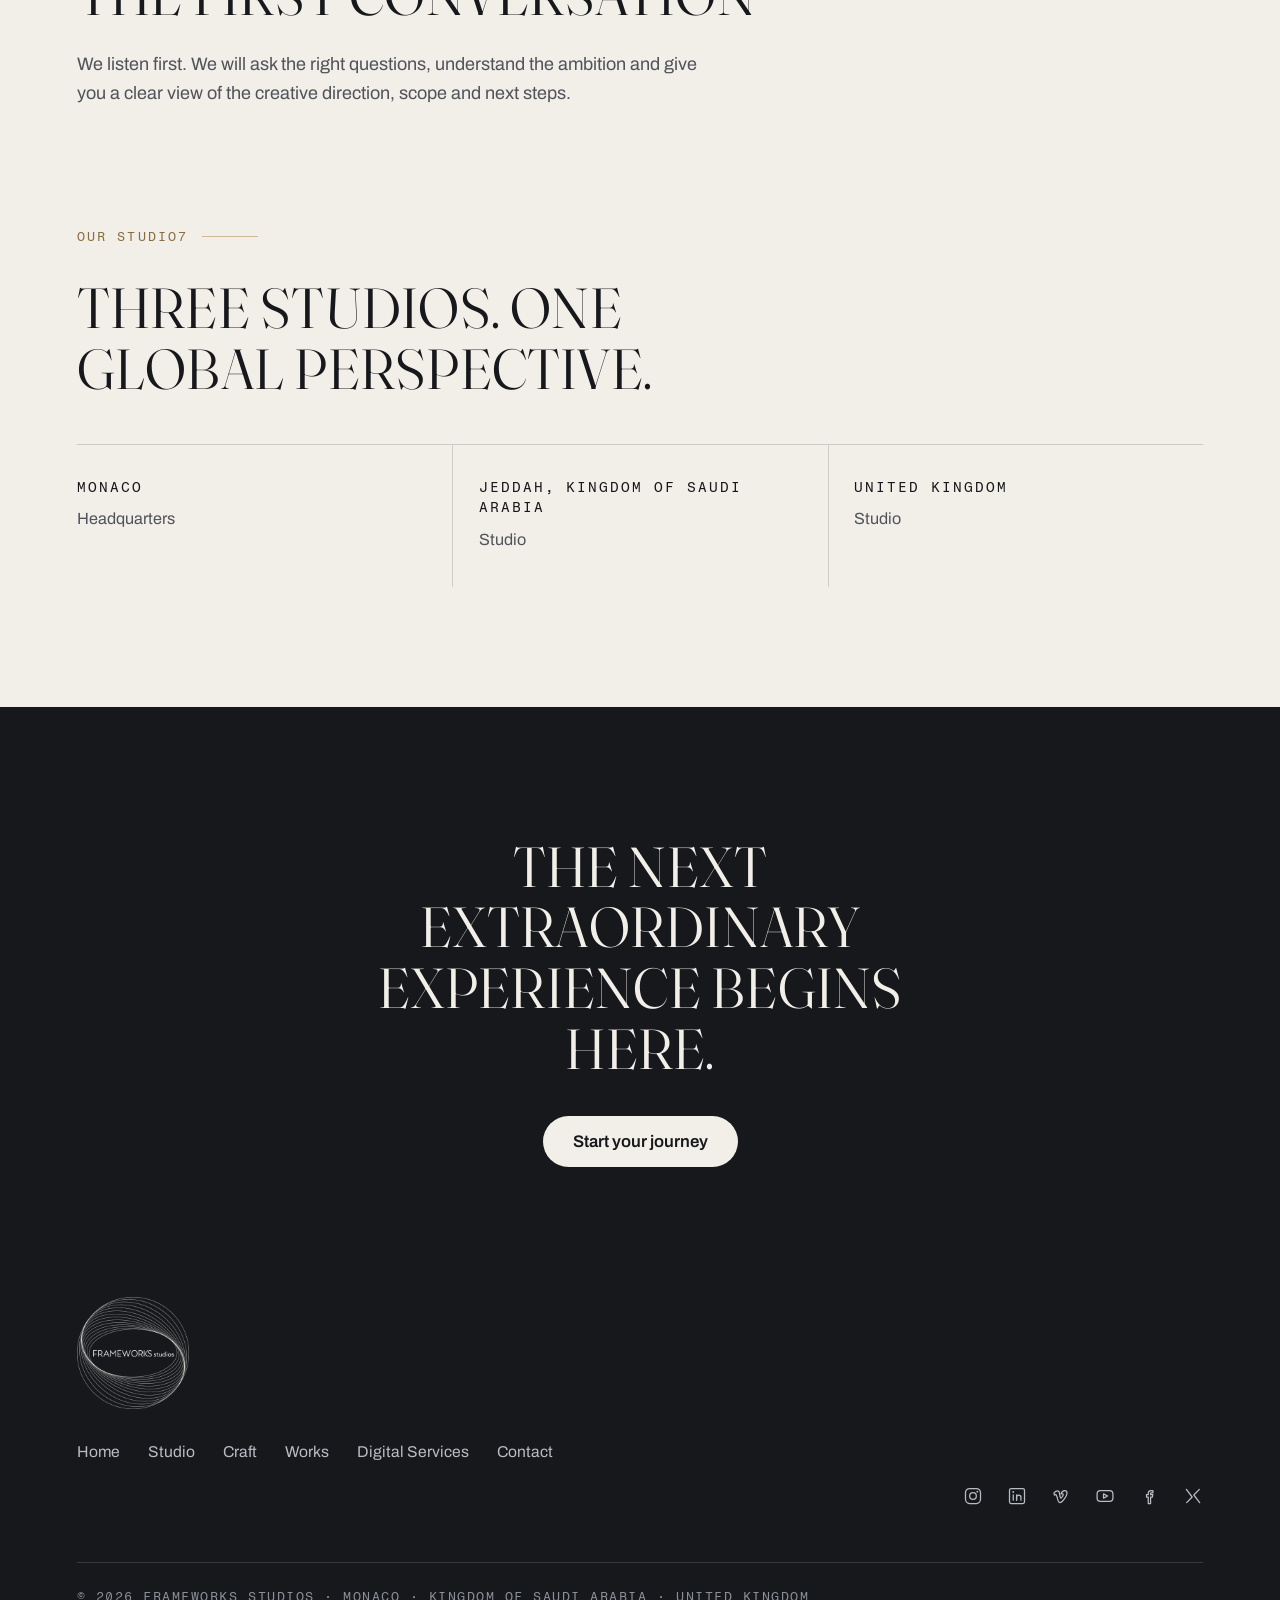
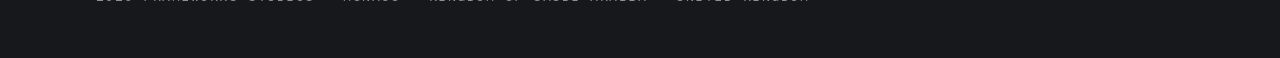
==== commit d3056990: "Favicon and social charing changes" ====
--- a/contact.html
+++ b/contact.html
@@ -14,18 +14,18 @@
 <meta charset="UTF-8" />
 <meta name="viewport" content="width=device-width, initial-scale=1.0" />
 <meta name="theme-color" content="#F2EEE8" />
-<link rel="icon" href="/assets/brand/favicon.ico?v=2" sizes="16x16 32x32 48x48" />
-<link rel="icon" href="/assets/brand/favicon-32.png?v=2" type="image/png" sizes="32x32" />
-<link rel="icon" href="/assets/brand/favicon-48.png?v=2" type="image/png" sizes="48x48" />
-<link rel="icon" href="/assets/brand/icon-192.png?v=2" type="image/png" sizes="192x192" />
-<link rel="apple-touch-icon" href="/assets/brand/apple-touch-icon.png?v=2" />
-<meta property="og:image" content="https://frameworksstudio.vercel.app/assets/brand/og-cover.jpg" />
+<link rel="icon" href="/assets/brand/favicon.ico?v=3" sizes="16x16 32x32 48x48" />
+<link rel="icon" href="/assets/brand/favicon-32.png?v=3" type="image/png" sizes="32x32" />
+<link rel="icon" href="/assets/brand/favicon-48.png?v=3" type="image/png" sizes="48x48" />
+<link rel="icon" href="/assets/brand/icon-192.png?v=3" type="image/png" sizes="192x192" />
+<link rel="apple-touch-icon" href="/assets/brand/apple-touch-icon.png?v=3" />
+<meta property="og:image" content="https://frameworksstudio.vercel.app/assets/brand/og-cover.jpg?v=3" />
 <meta property="og:image:type" content="image/jpeg" />
 <meta property="og:image:width" content="1200" />
 <meta property="og:image:height" content="630" />
 <meta property="og:image:alt" content="Frameworks Studios" />
 <meta property="og:site_name" content="Frameworks Studios" />
-<meta name="twitter:image" content="https://frameworksstudio.vercel.app/assets/brand/og-cover.jpg" />
+<meta name="twitter:image" content="https://frameworksstudio.vercel.app/assets/brand/og-cover.jpg?v=3" />
 <link rel="preconnect" href="https://fonts.googleapis.com">
 <link rel="preconnect" href="https://fonts.gstatic.com" crossorigin>
 <link href="https://fonts.googleapis.com/css2?family=Fraunces:ital,opsz,wght@0,9..144,300;0,9..144,400;0,9..144,500;1,9..144,300;1,9..144,400&family=Archivo:wdth,wght@62..125,300;62..125,400;62..125,500;62..125,600&family=Fragment+Mono:ital@0;1&display=swap" rel="stylesheet">
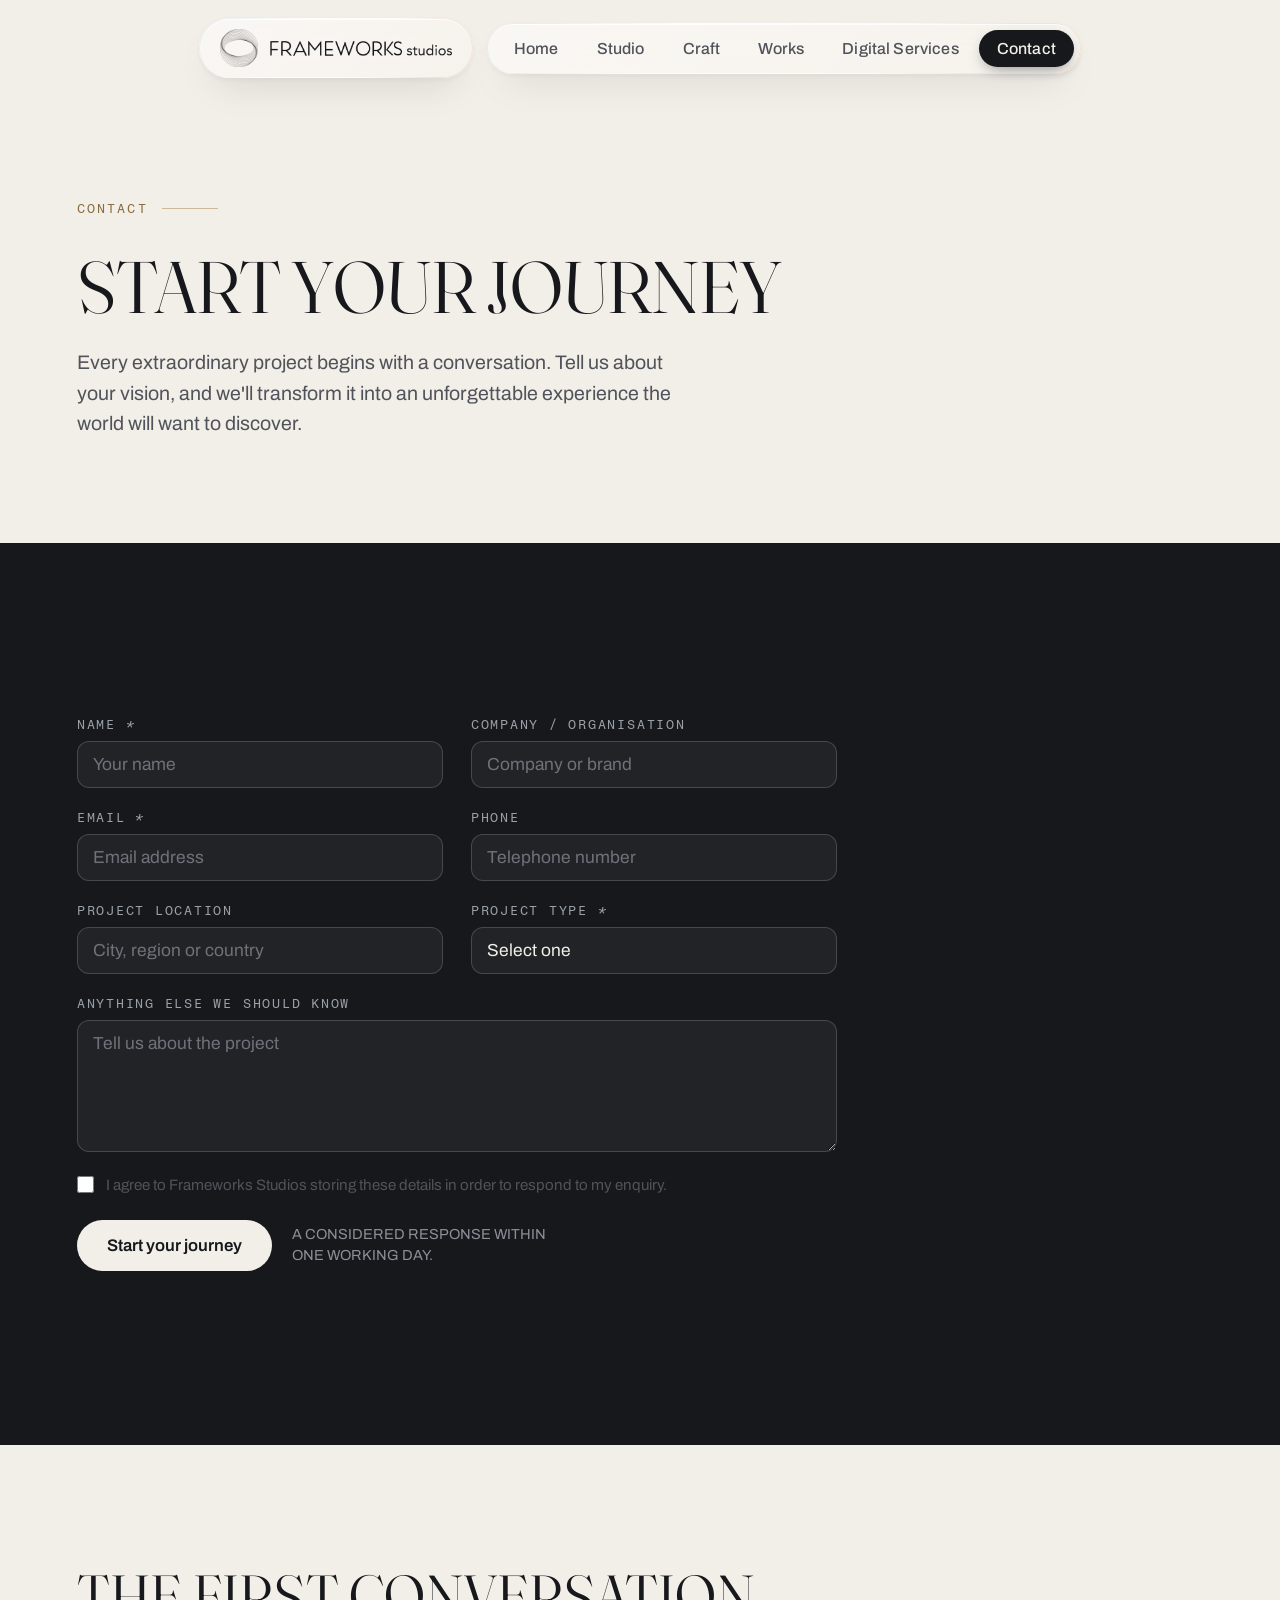
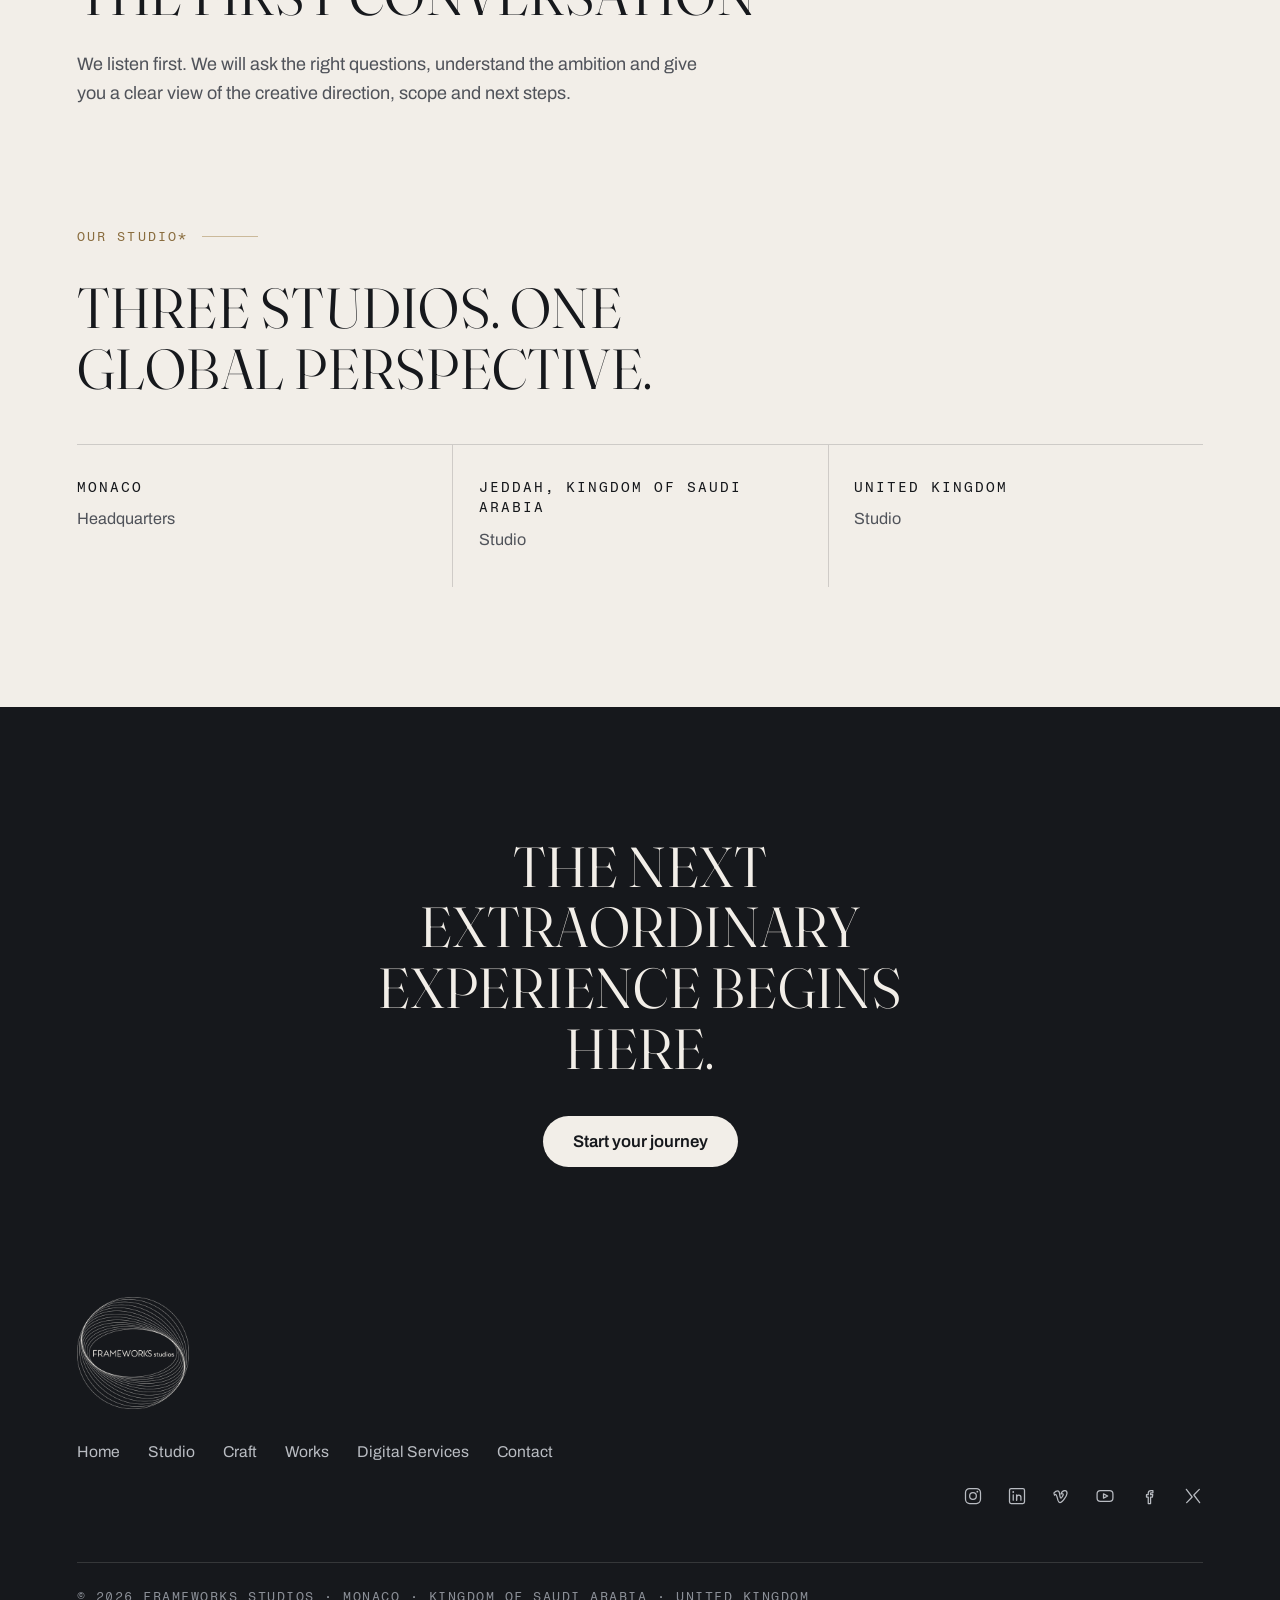
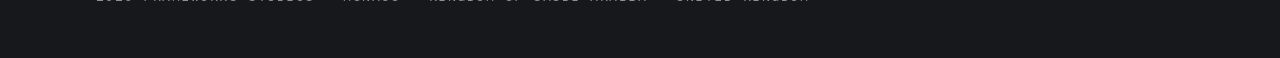
==== commit be38f125: "Final sharing commit" ====
--- a/contact.html
+++ b/contact.html
@@ -8,24 +8,24 @@
 <meta property="og:title" content="Contact — Start Your Journey | Frameworks Studios" />
 <meta property="og:description" content="Every extraordinary project begins with a conversation. Tell Frameworks Studios about your vision. Studios in Monaco, the Kingdom of Saudi Arabia and the United Kingdom." />
 <meta property="og:url" content="https://frameworks-studios.com/contact" />
-<meta name="twitter:card" content="summary_large_image" />
+<meta name="twitter:card" content="summary" />
 <!-- #region SHARED:head — everything below is identical on every page. The
      per-page title, description, canonical and og:url sit above this block. -->
 <meta charset="UTF-8" />
 <meta name="viewport" content="width=device-width, initial-scale=1.0" />
 <meta name="theme-color" content="#F2EEE8" />
-<link rel="icon" href="/assets/brand/favicon.ico?v=3" sizes="16x16 32x32 48x48" />
-<link rel="icon" href="/assets/brand/favicon-32.png?v=3" type="image/png" sizes="32x32" />
-<link rel="icon" href="/assets/brand/favicon-48.png?v=3" type="image/png" sizes="48x48" />
-<link rel="icon" href="/assets/brand/icon-192.png?v=3" type="image/png" sizes="192x192" />
-<link rel="apple-touch-icon" href="/assets/brand/apple-touch-icon.png?v=3" />
-<meta property="og:image" content="https://frameworksstudio.vercel.app/assets/brand/og-cover.jpg?v=3" />
-<meta property="og:image:type" content="image/jpeg" />
-<meta property="og:image:width" content="1200" />
-<meta property="og:image:height" content="630" />
+<link rel="icon" href="/assets/brand/favicon.ico?v=4" sizes="16x16 32x32 48x48" />
+<link rel="icon" href="/assets/brand/favicon-32.png?v=4" type="image/png" sizes="32x32" />
+<link rel="icon" href="/assets/brand/favicon-48.png?v=4" type="image/png" sizes="48x48" />
+<link rel="icon" href="/assets/brand/icon-192.png?v=4" type="image/png" sizes="192x192" />
+<link rel="apple-touch-icon" href="/assets/brand/apple-touch-icon.png?v=4" />
+<meta property="og:image" content="https://frameworksstudio.vercel.app/assets/brand/og-thumb.png?v=4" />
+<meta property="og:image:type" content="image/png" />
+<meta property="og:image:width" content="240" />
+<meta property="og:image:height" content="240" />
 <meta property="og:image:alt" content="Frameworks Studios" />
 <meta property="og:site_name" content="Frameworks Studios" />
-<meta name="twitter:image" content="https://frameworksstudio.vercel.app/assets/brand/og-cover.jpg?v=3" />
+<meta name="twitter:image" content="https://frameworksstudio.vercel.app/assets/brand/og-thumb.png?v=4" />
 <link rel="preconnect" href="https://fonts.googleapis.com">
 <link rel="preconnect" href="https://fonts.gstatic.com" crossorigin>
 <link href="https://fonts.googleapis.com/css2?family=Fraunces:ital,opsz,wght@0,9..144,300;0,9..144,400;0,9..144,500;1,9..144,300;1,9..144,400&family=Archivo:wdth,wght@62..125,300;62..125,400;62..125,500;62..125,600&family=Fragment+Mono:ital@0;1&display=swap" rel="stylesheet">
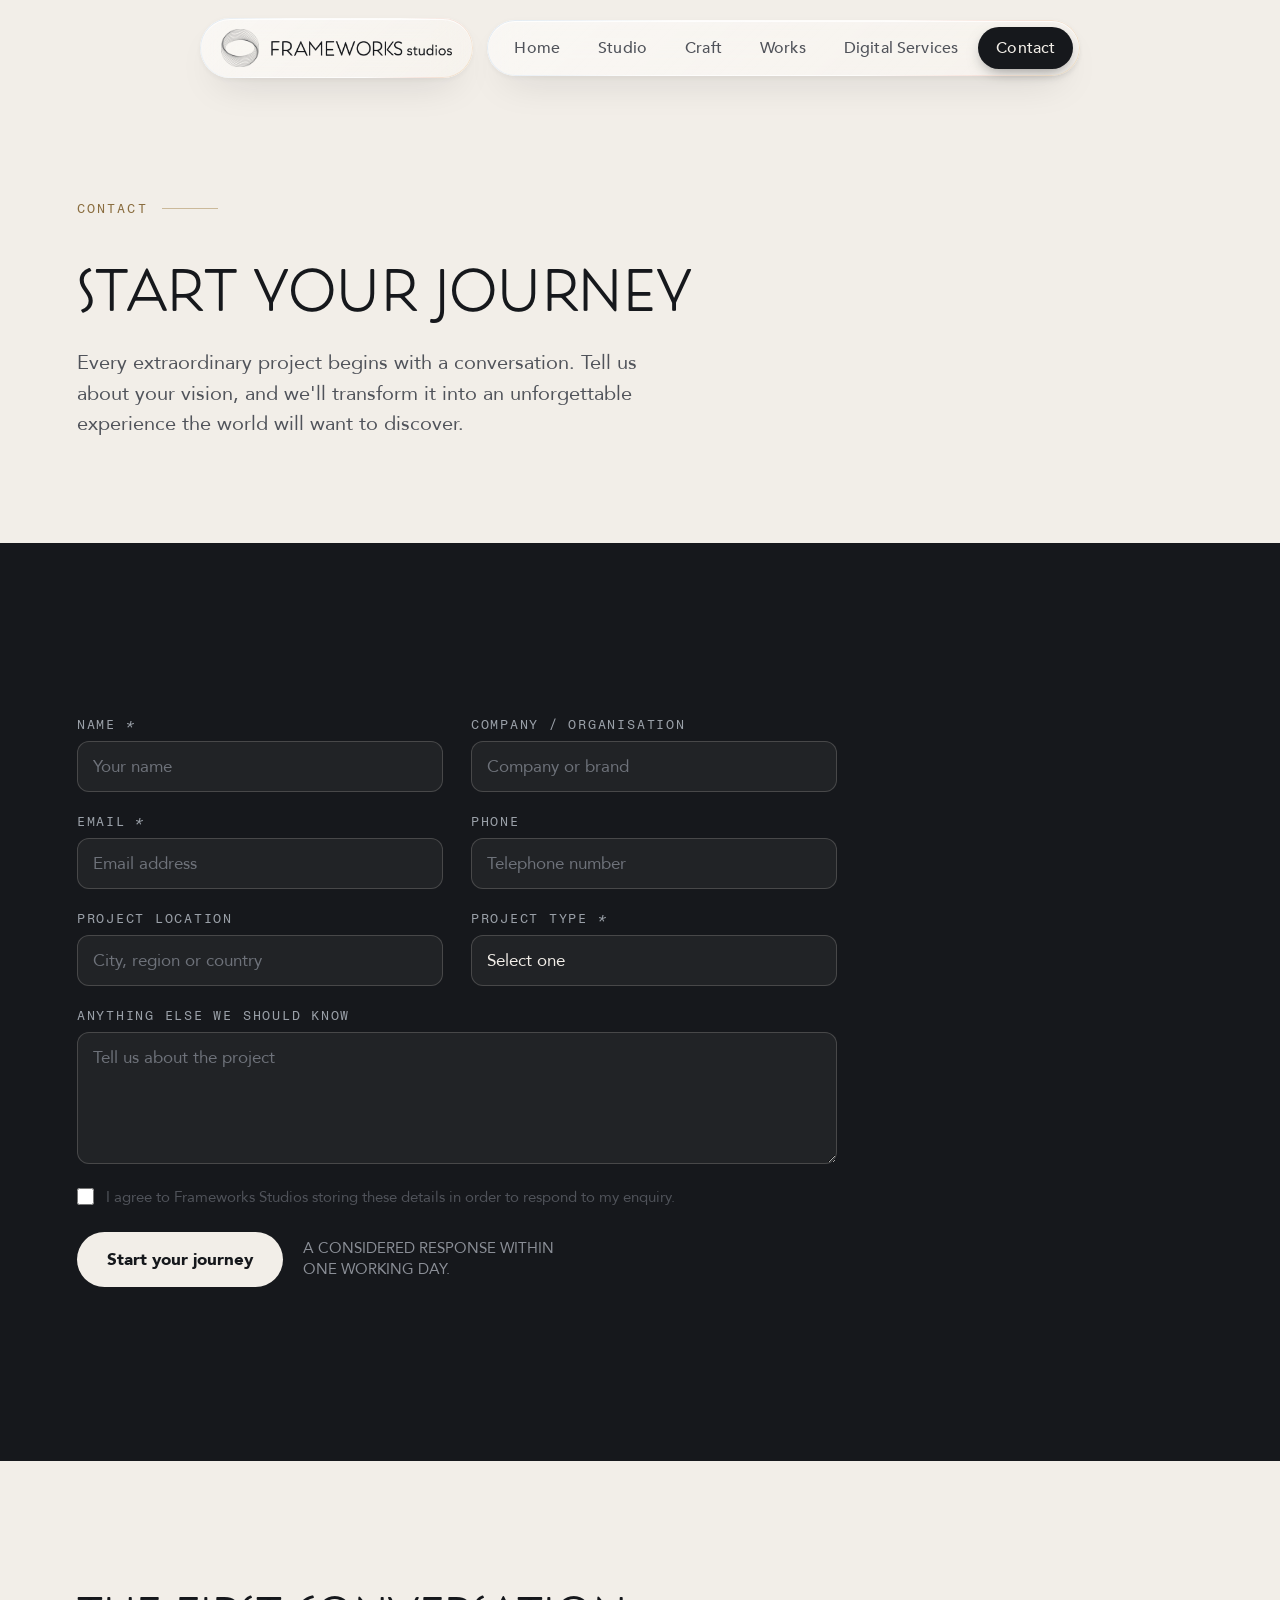
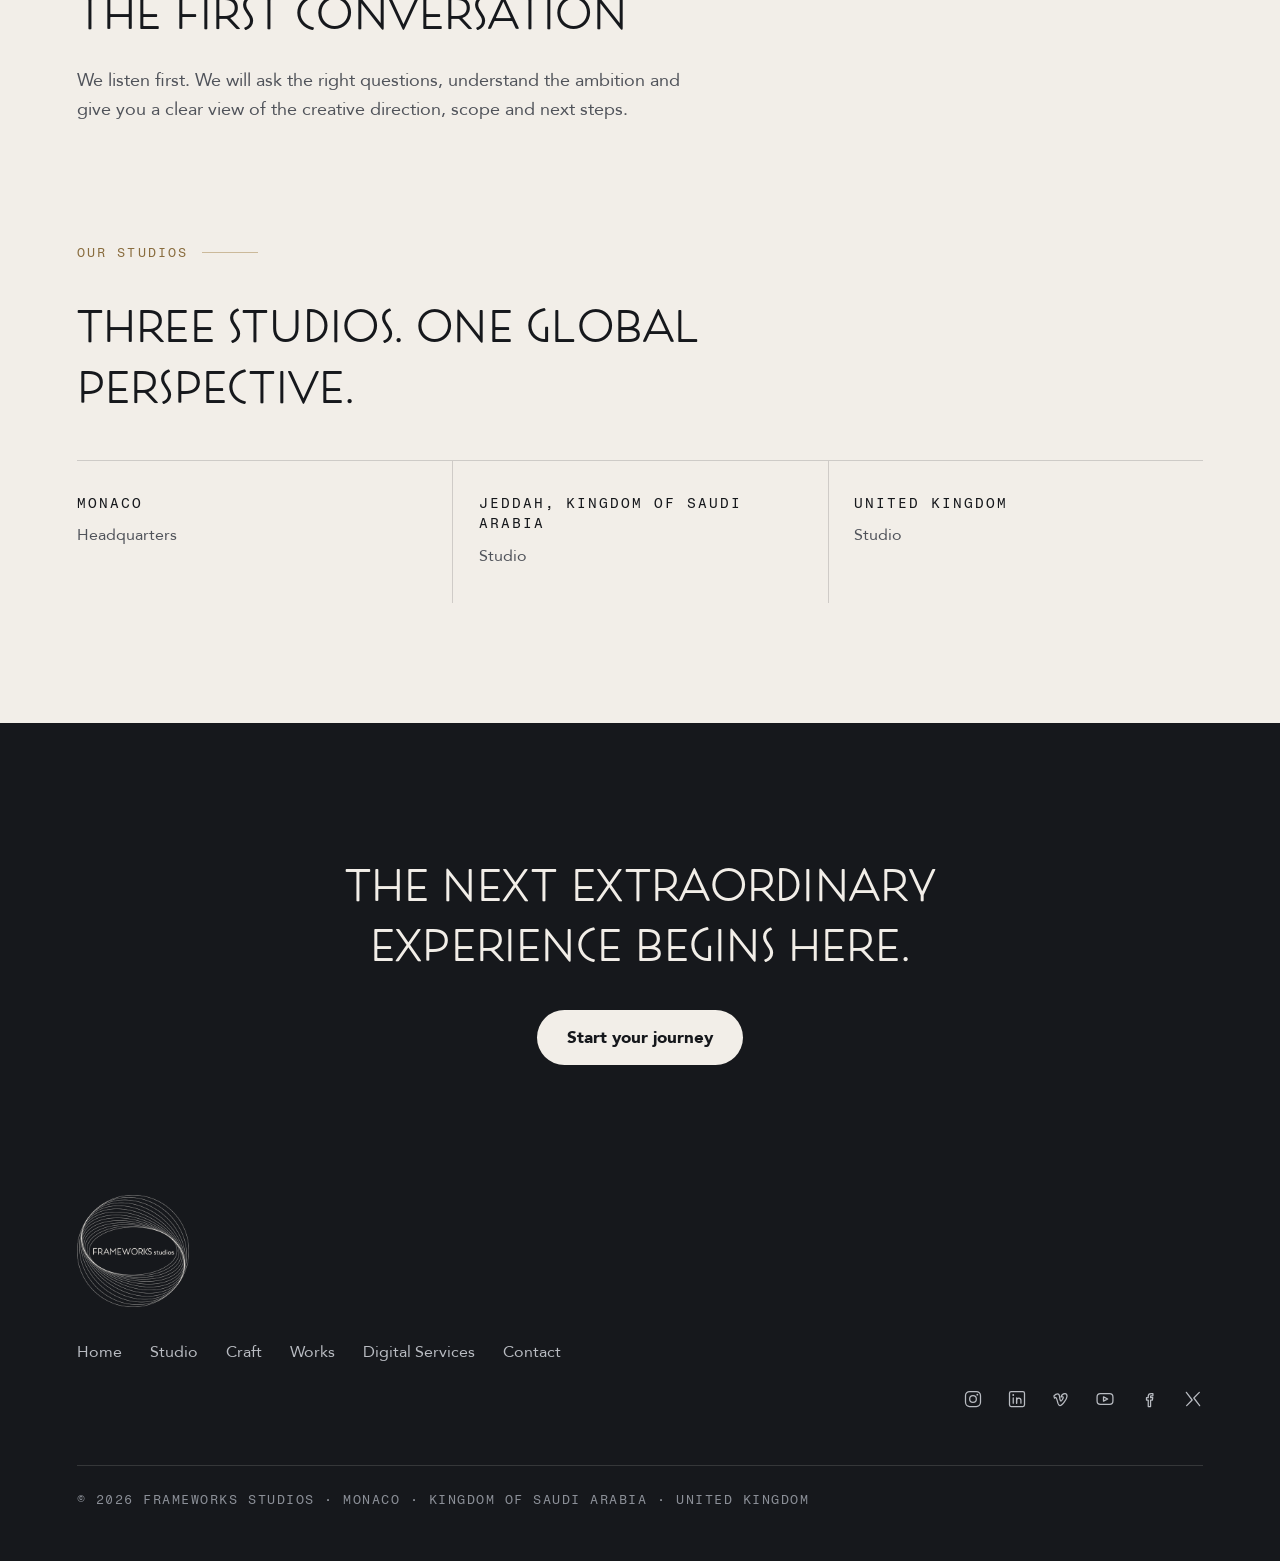
==== commit c53face1: "Apply the CEO's 13 Sep amendments: fonts, landing page, works Two bodies of work, committed together" ====
--- a/contact.html
+++ b/contact.html
@@ -28,7 +28,11 @@
 <meta name="twitter:image" content="https://frameworksstudio.vercel.app/assets/brand/og-thumb.png?v=4" />
 <link rel="preconnect" href="https://fonts.googleapis.com">
 <link rel="preconnect" href="https://fonts.gstatic.com" crossorigin>
-<link href="https://fonts.googleapis.com/css2?family=Fraunces:ital,opsz,wght@0,9..144,300;0,9..144,400;0,9..144,500;1,9..144,300;1,9..144,400&family=Archivo:wdth,wght@62..125,300;62..125,400;62..125,500;62..125,600&family=Fragment+Mono:ital@0;1&display=swap" rel="stylesheet">
+<!-- Fragment Mono is the only remaining webfont: display and body are self-hosted
+     in /assets/fonts and declared in site.css. -->
+<link href="https://fonts.googleapis.com/css2?family=Fragment+Mono:ital@0;1&display=swap" rel="stylesheet">
+<link rel="preload" href="/assets/fonts/posterama-1933-light.woff2" as="font" type="font/woff2" crossorigin>
+<link rel="preload" href="/assets/fonts/avenir-roman.woff2" as="font" type="font/woff2" crossorigin>
 <link rel="stylesheet" href="/assets/site.css">
 <!-- #endregion SHARED:head -->
 <!-- page overrides, after site.css so equal-specificity rules win -->
--- a/assets/site.css
+++ b/assets/site.css
@@ -12,6 +12,8 @@
   --brass:#A5854F;            /* champagne brass — detail accent */
   --brass-deep:#8A6D3F;
   --carmine:#B8402F;          /* live/rec indicator only */
+  --accent-em:var(--brass-deep);  /* the <em> half of a heading; flips to
+                                     spectral gold on the dark bands */
   --spectral-blue:#C3D5E6;
   --spectral-rose:#EFC9BB;
   --spectral-gold:#E3C795;
@@ -22,15 +24,62 @@
   --ease:cubic-bezier(.22,.61,.21,.99);
   --ease-io:cubic-bezier(.65,0,.35,1);   /* ease-in-out for the island collapse/expand */
   --pad-x:min(6vw,84px);
-}
+
+  /* Typography. One place to swap a family; every rule below reads these. */
+  --font-display:"Posterama 1933","Julius Sans One",Optima,Palatino,serif;
+  --font-body:"Avenir","Avenir Next",system-ui,-apple-system,sans-serif;
+  --font-mono:"Fragment Mono",ui-monospace,monospace;
+
+  /* Optical tracking for the display face. Fraunces was a serif set tight
+     (-.015em); Posterama and Julius are unicase deco faces whose caps need air,
+     and need more of it as the type gets smaller. Three steps, by size band. */
+  --track-xl:.006em;   /* 60px and up  — hero, stage numerals */
+  --track-lg:.014em;   /* 34–60px      — h2, section titles   */
+  --track-md:.020em;   /* under 34px   — card and tile titles */
+}
+
+/* ---------- Typefaces · self-hosted ----------
+   Avenir (body) and Posterama 1933 (display) are licensed Monotype faces
+   supplied by the studio; the woff2s here are subsetted to Latin-1 + Latin
+   Extended-A + the punctuation the site actually sets. Julius Sans One is the
+   OFL alternate display face — swap --font-display below to try it.
+   Fragment Mono stays on Google Fonts: it is the viewfinder/chrome voice. */
+
+@font-face{font-family:"Avenir";src:url("/assets/fonts/avenir-light.woff2") format("woff2");
+  font-weight:300; font-style:normal; font-display:swap}
+@font-face{font-family:"Avenir";src:url("/assets/fonts/avenir-light-oblique.woff2") format("woff2");
+  font-weight:300; font-style:italic; font-display:swap}
+@font-face{font-family:"Avenir";src:url("/assets/fonts/avenir-roman.woff2") format("woff2");
+  font-weight:400; font-style:normal; font-display:swap}
+@font-face{font-family:"Avenir";src:url("/assets/fonts/avenir-oblique.woff2") format("woff2");
+  font-weight:400; font-style:italic; font-display:swap}
+@font-face{font-family:"Avenir";src:url("/assets/fonts/avenir-medium.woff2") format("woff2");
+  font-weight:500; font-style:normal; font-display:swap}
+@font-face{font-family:"Avenir";src:url("/assets/fonts/avenir-medium-oblique.woff2") format("woff2");
+  font-weight:500; font-style:italic; font-display:swap}
+/* Avenir has no semibold: 600 and 700 both resolve to Black, which is the
+   family's UI-bold. Declared explicitly so nothing is ever faux-bolded. */
+@font-face{font-family:"Avenir";src:url("/assets/fonts/avenir-black.woff2") format("woff2");
+  font-weight:600 700; font-style:normal; font-display:swap}
+
+/* size-adjust: both faces are unicase, and a line of caps runs ~25% wider than
+   the mixed-case serif these sizes were drawn around. Scaling the glyphs here
+   rather than rewriting two dozen clamp() values keeps every heading in the
+   box it was designed for, and keeps line-height honest with the new metrics. */
+@font-face{font-family:"Posterama 1933";src:url("/assets/fonts/posterama-1933-light.woff2") format("woff2");
+  font-weight:300 400; font-style:normal; font-display:swap; size-adjust:82%}
+@font-face{font-family:"Julius Sans One";src:url("/assets/fonts/julius-sans-one.woff2") format("woff2");
+  font-weight:300 400; font-style:normal; font-display:swap; size-adjust:84%}
 
 *{margin:0;padding:0;box-sizing:border-box}
+/* Both display faces ship a single upright weight; without this a stray
+   italic or bold anywhere would be synthesised into a sheared/smeared form. */
+h1, h2, h3, .cap-line, .display{font-synthesis:none}
 html{scroll-behavior:auto}
 body{
   background:var(--ivory);
   color:var(--ink);
-  font-family:"Archivo",system-ui,sans-serif;
-  font-variation-settings:"wdth" 100;
+  font-family:var(--font-body);
   -webkit-font-smoothing:antialiased;
 }
 ::selection{background:var(--brass); color:var(--ivory)}
@@ -202,15 +251,15 @@
 }
 .mobile-menu[hidden]{display:none}
 .mobile-menu a{
-  font-family:"Fraunces",serif; font-weight:340; font-size:clamp(32.1px, 8.4vw, 46.2px);
-  letter-spacing:-.015em; color:var(--ink); text-decoration:none;
+  font-family:var(--font-display); font-weight:340; font-size:clamp(32.1px, 8.4vw, 46.2px);
+  letter-spacing:var(--track-lg); color:var(--ink); text-decoration:none;
   padding:9px 0; border-bottom:1px solid rgba(22,24,28,.09);
 }
 .mobile-menu a[aria-current="page"]{color:var(--brass-deep)}
 .mobile-menu a:focus-visible{outline:2px solid var(--brass-deep); outline-offset:4px}
 .mobile-foot{
   margin-top:auto; padding-top:34px;
-  font-family:"Fragment Mono",monospace; font-size:12.6px; letter-spacing:.13em;
+  font-family:var(--font-mono); font-size:12.6px; letter-spacing:.13em;
   color:var(--ink-soft); text-transform:uppercase; line-height:2;
 }
 body.menu-open{overflow:hidden}
@@ -247,7 +296,7 @@
 }
 .spec-eyebrow{
   display:inline-flex; align-items:center; gap:10px;
-  font-family:"Fragment Mono",monospace; font-size:14.4px; letter-spacing:.14em;
+  font-family:var(--font-mono); font-size:14.4px; letter-spacing:.14em;
   color:var(--ink-soft);
   padding:9px 16px; border-radius:var(--radius-pill);
   margin-bottom:24px;
@@ -257,14 +306,17 @@
 @keyframes rec{0%,100%{opacity:1}50%{opacity:.25}}
 
 h1{
-  font-family:"Fraunces",serif;
-  font-weight:340; font-variation-settings:"opsz" 120;
+  font-family:var(--font-display);
+  font-weight:340;
   font-size:clamp(46.2px, 6.7vw, 96.6px);
-  line-height:1.02; letter-spacing:-0.015em;
+  line-height:1.02; letter-spacing:var(--track-xl);
 }
 /* the home hero carries the largest type on the site */
 .hero-copy h1{font-size:clamp(50px, min(8.2vw, 12.4vh), 122px); line-height:1.0}
-h1 em, h2 em{font-style:italic; font-weight:300}
+/* Neither display face carries an italic, and a browser-synthesised oblique on a
+   geometric deco face shears the round forms badly. The em keeps its job — the
+   lyrical half of the line — through the brass accent instead of a slant. */
+h1 em, h2 em{font-style:normal; font-weight:inherit; color:var(--accent-em)}
 .hero-sub{
   margin-top:24px; max-width:48ch;
   font-size:21px; line-height:1.5; color:var(--ink-soft); font-weight:400;
@@ -280,7 +332,7 @@
 .btn-solid:hover{transform:translateY(-1px); background:#000}
 
 /* ---------- HOME ONLY · viewfinder chrome (signature) ---------- */
-.vf{position:absolute; z-index:6; font-family:"Fragment Mono",monospace;
+.vf{position:absolute; z-index:6; font-family:var(--font-mono);
     font-size:13.2px; letter-spacing:.1em; color:var(--ink-soft);
     will-change:opacity}
 .vf-tr{top:96px; right:min(5vw,64px); text-align:right}
@@ -289,7 +341,7 @@
 
 /* ---------- HOME ONLY · scroll captions — rise beside the film, recede into the distance ---------- */
 .cap{
-  position:absolute; z-index:4; max-width:min(36vw, 34ch);
+  position:absolute; z-index:4; max-width:min(40vw, 38ch);
   opacity:0; pointer-events:none;
   will-change:opacity, transform, filter;
 }
@@ -297,16 +349,16 @@
 .cap-r{right:var(--pad-x); text-align:right}
 .cap-kicker{
   display:inline-flex; align-items:center; gap:10px;
-  font-family:"Fragment Mono",monospace; font-size:12.6px; letter-spacing:.16em;
+  font-family:var(--font-mono); font-size:12.6px; letter-spacing:.16em;
   color:var(--brass-deep); text-transform:uppercase; margin-bottom:12px;
 }
 .cap-kicker::before{content:""; width:26px; height:1px; background:var(--brass); opacity:.6}
 .cap-r .cap-kicker{flex-direction:row-reverse}
 .cap-line{
-  font-family:"Fraunces",serif; font-weight:360; font-variation-settings:"opsz" 110;
-  font-size:clamp(25.7px, 3vw, 44.1px); line-height:1.12; letter-spacing:-.012em; color:var(--ink);
-}
-.cap-line em{font-style:italic; font-weight:300}
+  font-family:var(--font-display); font-weight:360;
+  font-size:clamp(23.8px, 2.55vw, 37.4px); line-height:1.14; letter-spacing:var(--track-lg); color:var(--ink);
+}
+.cap-line em{font-style:normal; font-weight:inherit; color:var(--accent-em)}
 /* word masks — each word rises out of a clipped line */
 .wm{display:inline-block; overflow:hidden; vertical-align:top;
     padding:0 .03em .12em; margin:0 -.03em -.12em}
@@ -354,7 +406,7 @@
 }
 .t-main{
   position:relative; display:inline-block;
-  font-family:"Fragment Mono",monospace;
+  font-family:var(--font-mono);
   font-size:clamp(15.7px, 1.8vw, 22.5px); letter-spacing:.26em;
   color:var(--ink); text-transform:uppercase; white-space:nowrap;
 }
@@ -400,13 +452,13 @@
 section.band{padding:120px var(--pad-x)}
 .eyebrow{
   display:flex; align-items:center; gap:14px;
-  font-family:"Fragment Mono",monospace; font-size:13.3px; letter-spacing:.16em;
+  font-family:var(--font-mono); font-size:13.3px; letter-spacing:.16em;
   color:var(--brass-deep); text-transform:uppercase; margin-bottom:34px;
 }
 .eyebrow::after{content:""; height:1px; flex:0 0 56px; background:var(--brass); opacity:.5}
 h2{
-  font-family:"Fraunces",serif; font-weight:340; font-variation-settings:"opsz" 110;
-  font-size:clamp(34.2px, 4.4vw, 58.8px); line-height:1.08; letter-spacing:-0.012em;
+  font-family:var(--font-display); font-weight:340;
+  font-size:clamp(34.2px, 4.4vw, 58.8px); line-height:1.08; letter-spacing:var(--track-lg);
 }
 .body-copy{font-size:18px; line-height:1.62; color:var(--ink-soft); max-width:62ch}
 .body-copy + .body-copy{margin-top:1.1em}
@@ -418,30 +470,13 @@
 /* The running studio line under the home page's studio copy. Deliberately
    quieter than .office on /studio — here it is a caption, not a statement. */
 .studio-locus{
-  margin-top:30px; font-family:"Fragment Mono",monospace; font-size:13.3px;
+  margin-top:30px; font-family:var(--font-mono); font-size:13.3px;
   letter-spacing:.16em; color:var(--brass-deep); text-transform:uppercase;
 }
-
-/* Pillar statements — the home page's six pillars of excellence. The card
-   itself is the shared glass pane further down this file; only the grid lives
-   here, under its own name because digital.css owns .pillars and is not
-   loaded on the home page. */
-.pillar-grid{display:grid; grid-template-columns:repeat(3,1fr); gap:24px; margin-top:8px}
-.pillar-grid .pillar{padding:30px 28px 32px}
-.pillar-grid .pillar b{
-  display:block; font-family:"Fraunces",serif; font-weight:340;
-  font-size:clamp(23.5px, 2.4vw, 30px); letter-spacing:-.01em; margin-bottom:10px;
-}
-.pillar-grid .pillar span{font-size:16.2px; line-height:1.6; color:var(--ink-soft)}
 
 /* The works heading sits above the sector list, so the list loses its own
    top margin against it. */
 #sectors > h2{max-width:22ch; margin-bottom:14px}
-
-/* The proof figures close the studio section rather than opening one of their
-   own, so they need clear air above them — the original Results band sat
-   straight under an eyebrow and needed none. */
-#studio .stats{margin-top:64px}
 
 /* Sectors — a full panorama of luxury, one heading per bearing.
    Every row is interactive: on the home page an anchor into /works, on /works a
@@ -449,7 +484,7 @@
    the two lists stay identical to look at. */
 .sector-list{margin-top:10px; border-top:1px solid var(--ivory-deep)}
 .sector-row{
-  display:grid; grid-template-columns:110px 1fr auto; gap:24px; align-items:baseline;
+  display:grid; grid-template-columns:110px 1fr; gap:24px; align-items:baseline;
   padding:26px 8px; border-bottom:1px solid var(--ivory-deep);
   transition:background .3s var(--ease), padding-left .3s var(--ease);
   width:100%; text-align:left; text-decoration:none;
@@ -458,18 +493,16 @@
 }
 .sector-row:hover{background:rgba(231,225,216,.55); padding-left:16px}
 .sector-row:focus-visible{outline:2px solid var(--brass-deep); outline-offset:-2px}
-.sector-deg{font-family:"Fragment Mono",monospace; font-size:13.9px; letter-spacing:.1em; color:var(--ink-soft);
+.sector-deg{font-family:var(--font-mono); font-size:13.9px; letter-spacing:.1em; color:var(--ink-soft);
   transition:color .3s}
 .sector-row:hover .sector-deg{color:var(--brass-deep)}
-.sector-name{font-family:"Fraunces",serif; font-weight:400; font-size:clamp(23.5px, 2.8vw, 34.2px); letter-spacing:-.01em}
-.sector-note{font-size:15.1px; color:var(--ink-soft); text-align:right; max-width:34ch}
-
-/* /works rows carry a fourth cell — the tour count and an arrow that steps out
+.sector-name{font-family:var(--font-display); font-weight:400; font-size:clamp(23.5px, 2.8vw, 34.2px); letter-spacing:var(--track-lg)}
+/* /works rows carry a third cell — the tour count and an arrow that steps out
    on hover. The column is fixed so the counts line up down the list. */
-.sector-row.has-cue{grid-template-columns:110px 1fr auto 116px}
+.sector-row.has-cue{grid-template-columns:110px 1fr 116px}
 .sector-cue{
   display:flex; align-items:baseline; justify-content:flex-end; gap:10px;
-  font-family:"Fragment Mono",monospace; font-size:13.2px; letter-spacing:.1em;
+  font-family:var(--font-mono); font-size:13.2px; letter-spacing:.1em;
   color:var(--ink-soft); text-transform:uppercase; white-space:nowrap;
   transition:color .3s var(--ease);
 }
@@ -498,36 +531,26 @@
 .craft-grid{display:grid; grid-template-columns:6fr 5fr; gap:64px; align-items:start}
 .spec-chips{display:flex; flex-wrap:wrap; gap:10px; margin-top:28px}
 .spec-chips span{
-  font-family:"Fragment Mono",monospace; font-size:13.2px; letter-spacing:.12em;
+  font-family:var(--font-mono); font-size:13.2px; letter-spacing:.12em;
   padding:9px 14px; border-radius:var(--radius-pill); color:var(--ink-soft);
 }
 
-/* Results */
-.stats{display:grid; grid-template-columns:repeat(4,1fr); gap:36px; margin-top:16px}
-.stat{border-top:1px solid var(--brass); padding-top:18px}
-.stat b{
-  display:block; font-family:"Fraunces",serif; font-weight:340;
-  font-size:clamp(35.7px, 3.8vw, 54.6px); letter-spacing:-.015em; margin-bottom:8px;
-}
-.stat span{font-family:"Fragment Mono",monospace; font-size:13.2px; letter-spacing:.12em;
-  color:var(--ink-soft); text-transform:uppercase; line-height:1.6; display:block}
-.stat-foot{margin-top:44px; font-family:"Fragment Mono",monospace; font-size:13.2px;
-  letter-spacing:.1em; color:var(--ink-soft)}
 .google-line{margin-top:26px; font-size:16.8px; color:var(--ink-soft); max-width:60ch; line-height:1.6}
 .google-line strong{color:var(--ink); font-weight:600}
 
 /* Presence */
 .presence{background:var(--ivory-deep); border-top:1px solid rgba(165,133,79,.25); border-bottom:1px solid rgba(165,133,79,.25)}
 .office-list{display:flex; flex-wrap:wrap; gap:14px 44px; margin-top:34px; align-items:baseline}
-.office{font-family:"Fraunces",serif; font-size:clamp(25.7px, 3.2vw, 42px); font-weight:340; letter-spacing:-.01em}
+.office{font-family:var(--font-display); font-size:clamp(25.7px, 3.2vw, 42px); font-weight:340; letter-spacing:var(--track-lg)}
 .office small{
-  display:block; font-family:"Fragment Mono",monospace; font-size:12.6px; letter-spacing:.14em;
+  display:block; font-family:var(--font-mono); font-size:12.6px; letter-spacing:.14em;
   color:var(--brass-deep); text-transform:uppercase; margin-top:6px;
 }
 .presence .body-copy{margin-top:34px}
 
 /* Contact close */
-.contact{background:var(--ink); color:var(--ivory); padding:130px var(--pad-x)}
+.contact{background:var(--ink); color:var(--ivory); padding:130px var(--pad-x);
+  --accent-em:var(--spectral-gold)}
 .contact .eyebrow{color:var(--spectral-gold)}
 .contact .eyebrow::after{background:var(--spectral-gold)}
 .contact h2{color:var(--ivory); max-width:18ch}
@@ -545,7 +568,7 @@
    entirely until MEMBERSHIPS is populated in tools/site_config.py. */
 .footer-member{display:flex; flex-direction:column; align-items:center; gap:16px; margin-top:8px}
 .footer-member-k{
-  font-family:"Fragment Mono",monospace; font-size:12.6px; letter-spacing:.16em;
+  font-family:var(--font-mono); font-size:12.6px; letter-spacing:.16em;
   text-transform:uppercase; color:var(--brass);
 }
 .footer-member-marks{display:flex; flex-wrap:wrap; gap:18px 40px; justify-content:center; align-items:center}
@@ -554,7 +577,7 @@
 .footer-bar{
   margin-top:56px; padding-top:26px; border-top:1px solid rgba(242,238,232,.14);
   display:flex; justify-content:space-between; gap:20px; flex-wrap:wrap;
-  font-family:"Fragment Mono",monospace; font-size:12.6px; letter-spacing:.12em; color:#8B8F97;
+  font-family:var(--font-mono); font-size:12.6px; letter-spacing:.12em; color:#8B8F97;
 }
 /* The footer proper. Always follows a dark band, so it carries no top rule. */
 .site-foot{background:var(--ink); color:var(--ivory); padding:0 var(--pad-x) 54px}
@@ -592,7 +615,7 @@
 .marquee.is-looping:hover .marquee-track,
 .marquee.is-looping:focus-within .marquee-track{animation-play-state:paused}
 @keyframes marq{to{transform:translateX(-100%)}}
-.client{flex:0 0 auto; height:46px; display:grid; place-items:center}
+.client{flex:0 0 auto; height:74px; display:grid; place-items:center}
 /* The supplied logos are already a single ink colour on transparent, so there is
    nothing to desaturate — they simply lift out of the page on hover.
 
@@ -602,7 +625,7 @@
    kept its intrinsic 200px height and only a sliver of it showed. */
 .client img{
   height:auto; width:auto;
-  max-height:46px; max-width:190px;
+  max-height:74px; max-width:300px;
   object-fit:contain; display:block;
   opacity:.45;
   transition:opacity .4s var(--ease);
@@ -611,8 +634,8 @@
 /* Placeholder typesetting — same box and hover behaviour as a real logo, so
    swapping one in is a single-line edit. See README, "Adding a client logo". */
 .client-name{
-  font-family:"Fraunces",serif; font-weight:340; font-variation-settings:"opsz" 110;
-  font-size:clamp(20.7px, 2.2vw, 28.9px); letter-spacing:-.01em; white-space:nowrap;
+  font-family:var(--font-display); font-weight:340;
+  font-size:clamp(20.7px, 2.2vw, 28.9px); letter-spacing:var(--track-md); white-space:nowrap;
   color:var(--ink-soft); opacity:.62;
   transition:color .4s var(--ease), opacity .4s var(--ease);
 }
@@ -631,12 +654,28 @@
 }
 .more-link{
   display:inline-flex; align-items:center; gap:10px; margin-top:26px;
-  font-family:"Fragment Mono",monospace; font-size:13.3px; letter-spacing:.14em;
+  font-family:var(--font-mono); font-size:13.3px; letter-spacing:.14em;
   text-transform:uppercase; color:var(--brass-deep); text-decoration:none;
 }
 .more-link::after{content:"→"; transition:transform .3s var(--ease)}
 .more-link:hover::after{transform:translateX(5px)}
 .contact .more-link{color:var(--spectral-gold)}
+
+/* The way through from each home page section. The same glass pill the hero
+   offers beside "Start your journey", so a section teaser and the hero read as
+   one set of invitations rather than two. .glass supplies the pane itself. */
+.btn-glass{
+  display:inline-flex; align-items:center; gap:10px; margin-top:30px;
+  border-radius:var(--radius-pill); padding:14px 24px;
+  font-size:16px; font-weight:600; color:var(--ink);
+  text-decoration:none; white-space:nowrap;
+  transition:transform .25s var(--ease), background .45s var(--ease),
+             border-color .45s var(--ease), box-shadow .45s var(--ease);
+}
+.btn-glass::after{content:"→"; transition:transform .3s var(--ease)}
+.btn-glass:hover{transform:translateY(-1px)}
+.btn-glass:hover::after{transform:translateX(5px)}
+.btn-glass:focus-visible{outline:2px solid var(--brass-deep); outline-offset:3px}
 .teaser-head{display:flex; justify-content:space-between; align-items:baseline; gap:32px; flex-wrap:wrap}
 
 /* ---------- Contact form ---------- */
@@ -647,11 +686,11 @@
 .field{display:flex; flex-direction:column; gap:9px}
 .field.wide{grid-column:1 / -1}
 .field label{
-  font-family:"Fragment Mono",monospace; font-size:12.6px; letter-spacing:.14em;
+  font-family:var(--font-mono); font-size:12.6px; letter-spacing:.14em;
   text-transform:uppercase; color:#9AA0A8;
 }
 .field input, .field select, .field textarea{
-  font-family:"Archivo",system-ui,sans-serif; font-size:17.4px; color:var(--ivory);
+  font-family:var(--font-body); font-size:17.4px; color:var(--ivory);
   background:rgba(242,238,232,.05); border:1px solid rgba(242,238,232,.18);
   border-radius:12px; padding:13px 15px; width:100%;
   transition:border-color .3s var(--ease), background .3s var(--ease);
@@ -724,9 +763,6 @@
 }
 @media (max-width:960px){
   .studio-grid, .craft-grid{grid-template-columns:1fr; gap:36px}
-  .pillar-grid{grid-template-columns:repeat(2,1fr)}
-  .stats{grid-template-columns:repeat(2,1fr)}
-  .sector-note{display:none}
   .sector-row{grid-template-columns:84px 1fr}
   .sector-row.has-cue{grid-template-columns:84px 1fr auto}
   .sector-cue i{display:none}
@@ -745,9 +781,8 @@
   .hero-sub{font-size:19px}
   .transport{display:none}
   section.band{padding:88px var(--pad-x)}
-  .pillar-grid{grid-template-columns:1fr; gap:22px}
-  .cap{max-width:62vw}
-  .cap-line{font-size:clamp(21.8px, 5.8vw, 30px)}
+  .cap{max-width:66vw}
+  .cap-line{font-size:clamp(20.4px, 5.2vw, 27px)}
   .tcap{top:58px}
   .t-main{font-size:14.5px; letter-spacing:.16em; white-space:normal}
 }
@@ -763,7 +798,7 @@
   .marquee{overflow-x:auto; -webkit-mask-image:none; mask-image:none}
   .marquee.is-looping .marquee-track{animation:none}
   .marquee-track[aria-hidden="true"]{display:none}
-  .more-link::after, .btn-ivory, .cta, .btn-solid{transition:none}
+  .more-link::after, .btn-ivory, .cta, .btn-solid, .btn-glass, .btn-glass::after{transition:none}
   .hw span{transform:none; animation:none}
   .hero-fade{opacity:1; transform:none; animation:none}
   .cursor{display:none}
@@ -909,13 +944,13 @@
 .svc-head:hover::before, .svc[data-open] .svc-head::before{transform:scaleY(1); transform-origin:50% 0}
 .svc-head:focus-visible{outline:2px solid var(--brass-deep); outline-offset:-3px; border-radius:22px}
 .svc-num{
-  font-family:"Fragment Mono",monospace; font-size:13.9px; letter-spacing:.14em;
+  font-family:var(--font-mono); font-size:13.9px; letter-spacing:.14em;
   color:var(--ink-soft); transition:color .4s var(--ease);
 }
 .svc[data-open] .svc-num, .svc-head:hover .svc-num{color:var(--fm-accent)}
 .svc-title{
-  font-family:"Fraunces",serif; font-weight:340; font-variation-settings:"opsz" 110;
-  font-size:clamp(25.7px, 3.6vw, 46.2px); line-height:1.1; letter-spacing:-.015em;
+  font-family:var(--font-display); font-weight:340;
+  font-size:clamp(25.7px, 3.6vw, 46.2px); line-height:1.1; letter-spacing:var(--track-lg);
 }
 .svc-tease{
   font-size:15.7px; color:var(--ink-soft); text-align:right; max-width:32ch;
@@ -952,7 +987,7 @@
 .svc[data-open] .svc-body > p{opacity:1; transform:none}
 .svc-tags{grid-column:2; display:flex; flex-wrap:wrap; gap:9px; margin-top:22px; list-style:none}
 .svc-tags li{
-  font-family:"Fragment Mono",monospace; font-size:12.6px; letter-spacing:.13em;
+  font-family:var(--font-mono); font-size:12.6px; letter-spacing:.13em;
   text-transform:uppercase; color:var(--fm-chip);
   padding:8px 13px; border:1px solid var(--fm-input-bd); border-radius:var(--radius-pill);
   opacity:0; transform:translateY(10px);
@@ -976,13 +1011,13 @@
   width:7px; height:7px; border-radius:50%; background:var(--fm-text); opacity:.85;
 }
 .convert-points b{
-  font-family:"Fraunces",serif; font-weight:340; font-size:21.8px; letter-spacing:-.01em; color:var(--fm-text);
+  font-family:var(--font-display); font-weight:340; font-size:21.8px; letter-spacing:var(--track-md); color:var(--fm-text);
 }
 .convert-points span{font-size:16.2px; line-height:1.62; color:var(--ink-soft)}
 .convert-meta{
   margin-top:36px; padding-top:22px; border-top:1px solid var(--line-soft);
   display:grid; gap:6px;
-  font-family:"Fragment Mono",monospace; font-size:12.6px; letter-spacing:.13em;
+  font-family:var(--font-mono); font-size:12.6px; letter-spacing:.13em;
   text-transform:uppercase; color:var(--fm-dim);
 }
 
@@ -1035,12 +1070,12 @@
 .f-row{display:grid; grid-template-columns:1fr 1fr; gap:20px}
 .f{display:grid; gap:8px; min-width:0}
 .f label, .slot-label, .f-chips legend{
-  font-family:"Fragment Mono",monospace; font-size:12.6px; letter-spacing:.14em;
+  font-family:var(--font-mono); font-size:12.6px; letter-spacing:.14em;
   text-transform:uppercase; color:var(--fm-muted);
 }
 .f label i, .consent i, .slot-label i{font-style:normal; color:var(--fm-mark)}
 .f input, .f select, .f textarea{
-  font-family:"Archivo",system-ui,sans-serif; font-size:17.4px; color:var(--fm-text);
+  font-family:var(--font-body); font-size:17.4px; color:var(--fm-text);
   background:var(--fm-input-bg);
   border:1px solid var(--fm-input-bd);
   border-radius:13px; padding:14px 15px; width:100%;
@@ -1083,7 +1118,7 @@
 .cal{display:grid; gap:12px}
 .cal-head{display:flex; align-items:center; justify-content:space-between; gap:12px}
 .cal-month{
-  font-family:"Fragment Mono",monospace; font-size:13.3px; letter-spacing:.14em;
+  font-family:var(--font-mono); font-size:13.3px; letter-spacing:.14em;
   text-transform:uppercase; color:var(--fm-text);
 }
 .cal-nav{
@@ -1097,13 +1132,13 @@
 .cal-nav:focus-visible{outline:2px solid var(--brass-deep); outline-offset:2px}
 .cal-dow, .cal-grid{display:grid; grid-template-columns:repeat(7,1fr); gap:6px}
 .cal-dow span{
-  text-align:center; font-family:"Fragment Mono",monospace; font-size:11.4px;
+  text-align:center; font-family:var(--font-mono); font-size:11.4px;
   letter-spacing:.1em; color:var(--fm-dim); padding-bottom:2px;
 }
 .cal-day{
   padding:11px 0; border-radius:11px; cursor:pointer;
   background:var(--fm-input-bg); border:1px solid transparent;
-  color:var(--fm-chip); font-family:"Archivo",system-ui,sans-serif; font-size:15.7px;
+  color:var(--fm-chip); font-family:var(--font-body); font-size:15.7px;
   transition:background .25s var(--ease), color .25s var(--ease),
              border-color .25s var(--ease), transform .25s var(--ease);
 }
@@ -1118,7 +1153,7 @@
 .slots{display:flex; flex-wrap:wrap; gap:9px}
 .slot{
   padding:11px 16px; border-radius:var(--radius-pill); cursor:pointer;
-  font-family:"Fragment Mono",monospace; font-size:13.9px; letter-spacing:.06em;
+  font-family:var(--font-mono); font-size:13.9px; letter-spacing:.06em;
   background:var(--fm-input-bg); border:1px solid var(--fm-input-bd); color:var(--fm-chip);
   transition:background .28s var(--ease), color .28s var(--ease),
              border-color .28s var(--ease), transform .28s var(--ease);
@@ -1197,8 +1232,8 @@
 }
 @keyframes draw{to{stroke-dashoffset:0}}
 .panel-done h3{
-  font-family:"Fraunces",serif; font-weight:340; font-size:clamp(27.8px, 3.2vw, 39.9px);
-  letter-spacing:-.015em; color:var(--fm-text);
+  font-family:var(--font-display); font-weight:340; font-size:clamp(27.8px, 3.2vw, 39.9px);
+  letter-spacing:var(--track-lg); color:var(--fm-text);
 }
 /* focused only so screen readers announce the result — not a keyboard stop */
 .panel-done h3:focus{outline:none}
@@ -1258,26 +1293,6 @@
 }
 .stage .glass > *{position:relative; z-index:1}
 
-/* ---------- Trusted-by island in the hero ---------- */
-.hero-trust{
-  margin-top:30px; max-width:min(440px, 100%);
-  padding:12px 16px 14px; border-radius:16px;
-  display:grid; gap:8px;
-}
-.hero-trust-k{
-  font-family:"Fragment Mono",monospace; font-size:11.4px; letter-spacing:.16em;
-  text-transform:uppercase; color:var(--ink-soft);
-}
-.hero-trust .marquee{--marq-gap:30px; margin-top:0}
-.hero-trust .client{height:22px}
-.hero-trust .client img{max-height:22px; max-width:92px; opacity:.5}
-.hero-trust .client:hover img{opacity:.95}
-
-@media (max-width:820px){
-  .hero-trust{margin-top:22px; max-width:100%}
-  .hero-trust .client{height:19px}
-  .hero-trust .client img{max-height:19px}
-}
 @media (prefers-reduced-motion: reduce){
   .stage .glass::before, .stage .glass::after{animation:none}
 }
@@ -1370,16 +1385,16 @@
   .spec-eyebrow{font-size:12.2px; letter-spacing:.1em; padding:7px 13px; margin-bottom:16px}
   .hero-sub{margin-top:16px; font-size:17.4px; line-height:1.45}
   .hero-actions{margin-top:22px; gap:10px}
-  .btn-solid, .hero-actions .cta{padding:14px 22px; font-size:16.2px}
-
-  .cap-line{font-size:clamp(24px, 6.6vw, 34px)}
+  .btn-solid, .hero-actions .cta, .btn-glass{padding:14px 22px; font-size:16.2px}
+
+  .cap-line{font-size:clamp(21px, 5.6vw, 29px)}
   .t-main{white-space:normal; letter-spacing:.18em}
 }
 
 /* The viewfinder readouts are pinned bottom-right, which in portrait is exactly
-   where the stacked hero copy and its trusted-by island now sit — the two were
-   printed over each other. The film's own pan readout is a flourish; the client
-   marks are the proof. In portrait the flourish goes. */
+   where the stacked hero copy now sits — the two were printed over each other.
+   The film's own pan readout is a flourish; the copy is the point. In portrait
+   the flourish goes. */
 @media (max-aspect-ratio:1/1) and (max-width:900px){
   .vf-bl{display:none}
   .spec-eyebrow{font-size:11.6px; letter-spacing:.08em; line-height:1.5}
@@ -1388,7 +1403,7 @@
    film fills the frame — so the copy earns its own, the same soft wash the
    /studio and /craft heroes already use, and everything optional steps out. */
 @media (max-height:620px) and (min-aspect-ratio:1/1) and (max-width:1024px){
-  .vf-bl, .hero-trust, .spec-eyebrow{display:none}
+  .vf-bl, .spec-eyebrow{display:none}
   .hero-copy{padding-bottom:6vh}
   .hero-copy::before{
     content:""; position:absolute; z-index:-1; pointer-events:none;
@@ -1399,7 +1414,7 @@
   .hero-copy h1{font-size:clamp(32px, 5.6vw, 46px)}
   .hero-sub{margin-top:12px; font-size:16px; max-width:38ch}
   .hero-actions{margin-top:18px; gap:10px}
-  .btn-solid, .hero-actions .cta{padding:12px 20px; font-size:15.4px}
+  .btn-solid, .hero-actions .cta, .btn-glass{padding:12px 20px; font-size:15.4px}
 }
 
 /* ---------- Sector rows ----------
@@ -1431,7 +1446,6 @@
   .page-lede, .body-copy{font-size:17.2px}
   .eyebrow{margin-bottom:24px; font-size:12.2px; letter-spacing:.13em}
   .eyebrow::after{flex:0 1 56px}          /* the rule yields rather than pushing the label */
-  .stats{grid-template-columns:1fr 1fr; gap:24px}
   .office-list{gap:12px 28px}
   .teaser-head{gap:14px}
 
--- a/assets/contact.css
+++ b/assets/contact.css
@@ -40,7 +40,7 @@
 }
 .studio-col:first-child{border-left:0; padding-left:0}
 .studio-city{
-  font-family:"Fragment Mono",monospace; font-size:13.9px; letter-spacing:.14em;
+  font-family:var(--font-mono); font-size:13.9px; letter-spacing:.14em;
   text-transform:uppercase; color:var(--ink); line-height:1.5;
 }
 .studio-role{font-size:16.2px; line-height:1.5; color:var(--ink-soft)}
@@ -59,7 +59,7 @@
 }
 .direct-col:first-child{border-left:0; padding-left:0}
 .direct-label{
-  font-family:"Fragment Mono",monospace; font-size:13.2px; letter-spacing:.14em;
+  font-family:var(--font-mono); font-size:13.2px; letter-spacing:.14em;
   text-transform:uppercase; color:var(--ink-soft);
 }
 .direct-col a{
